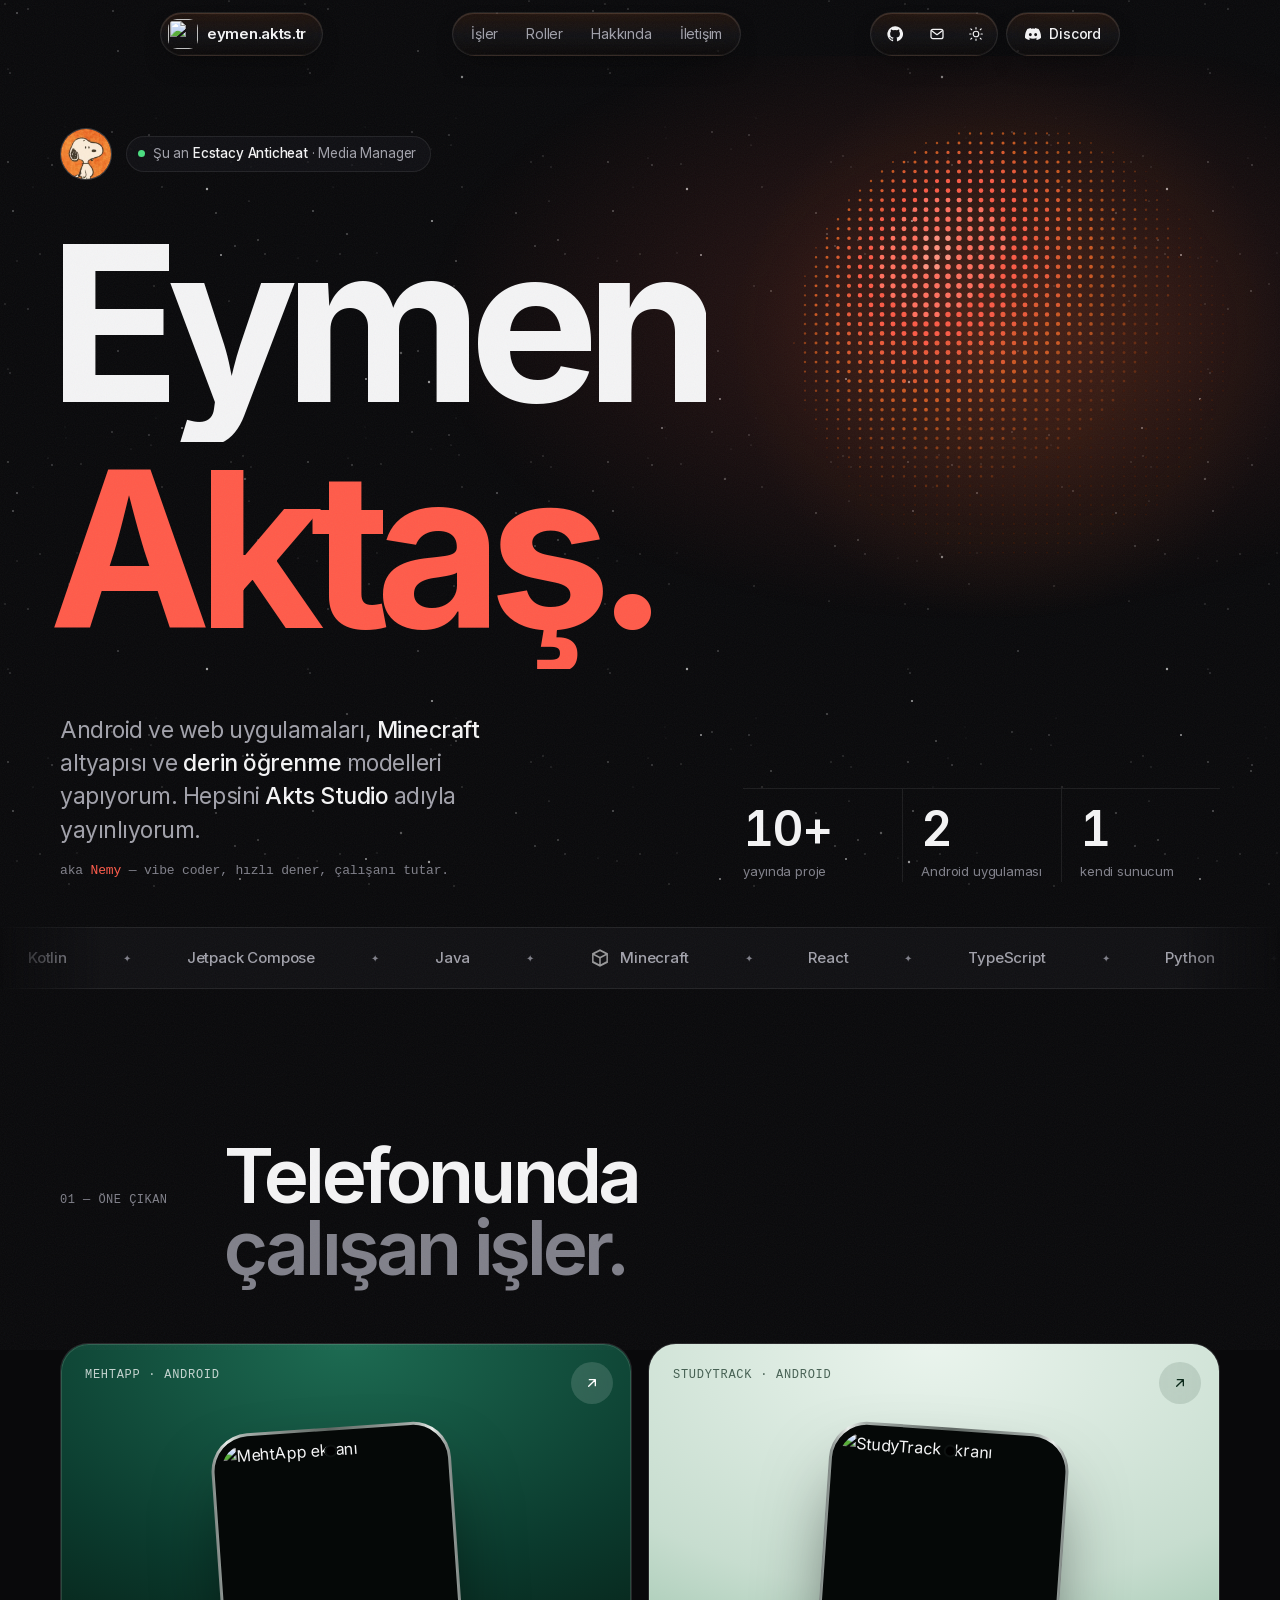
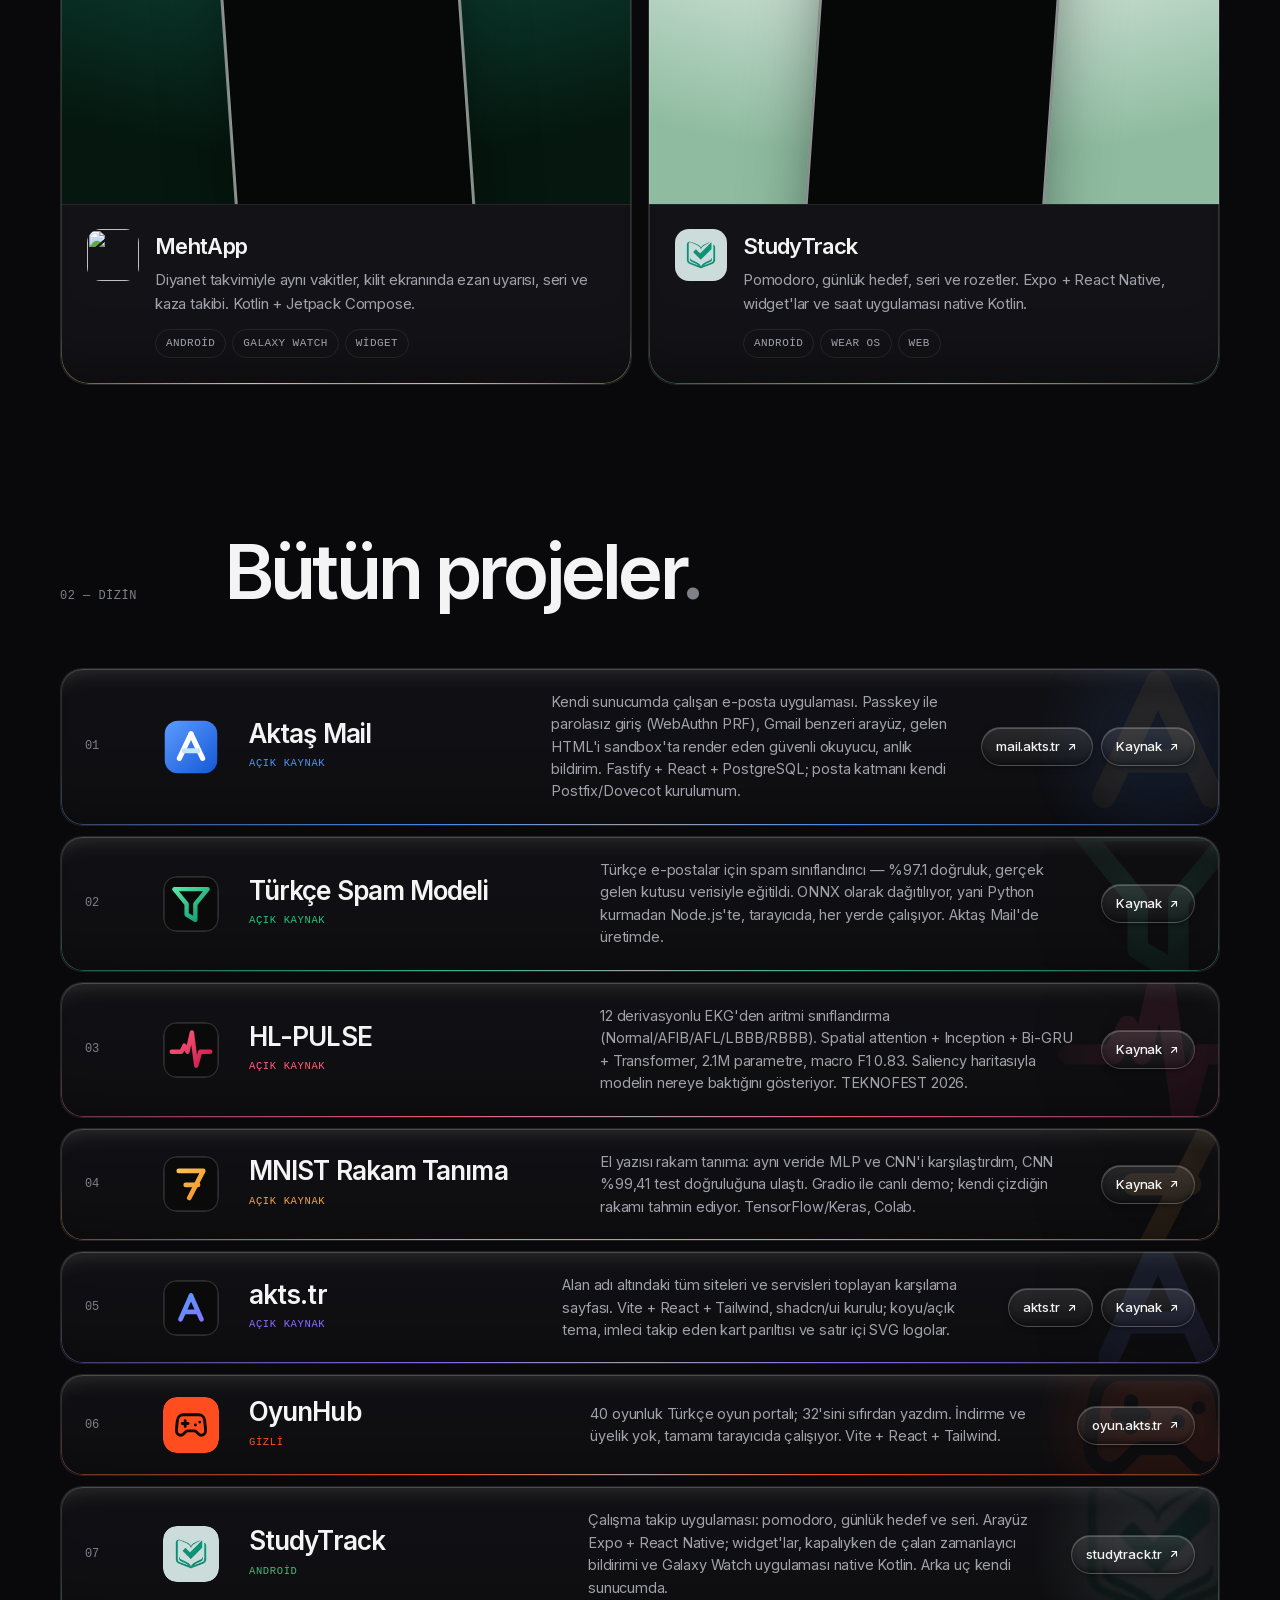
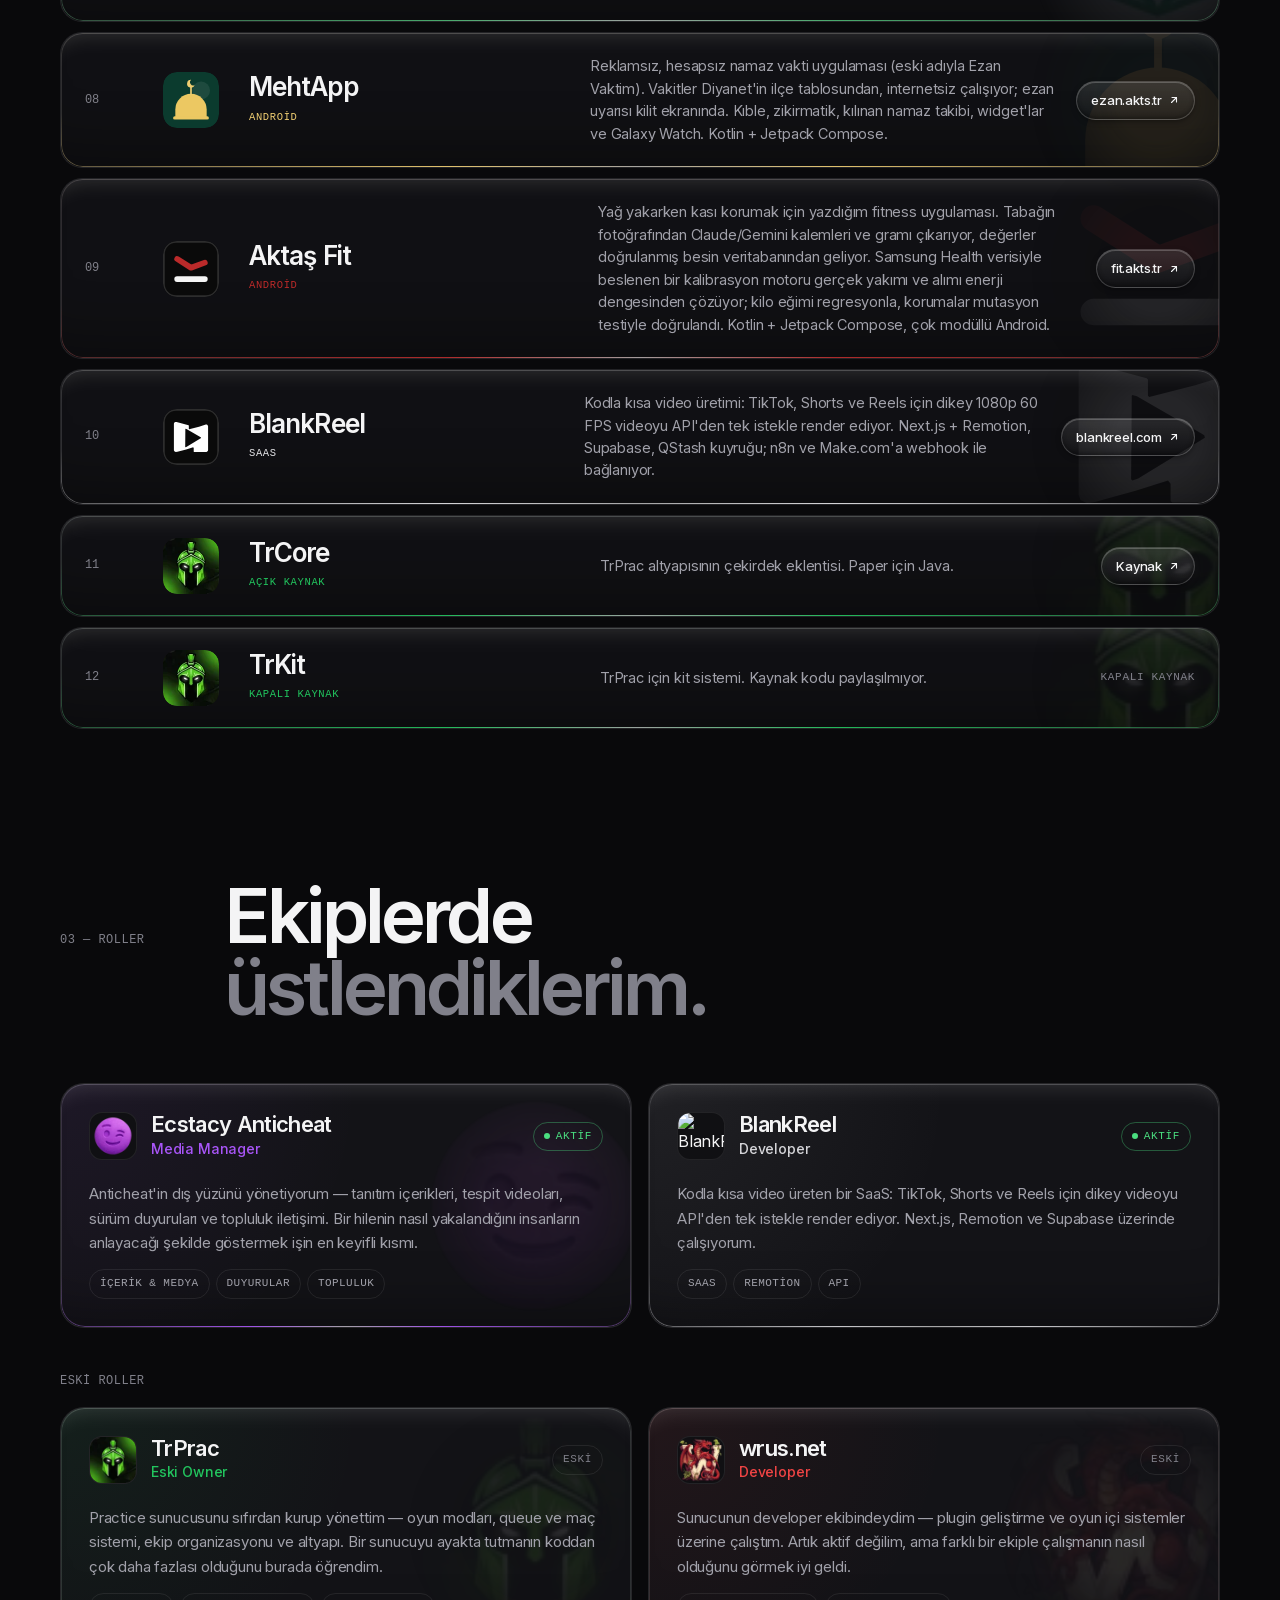
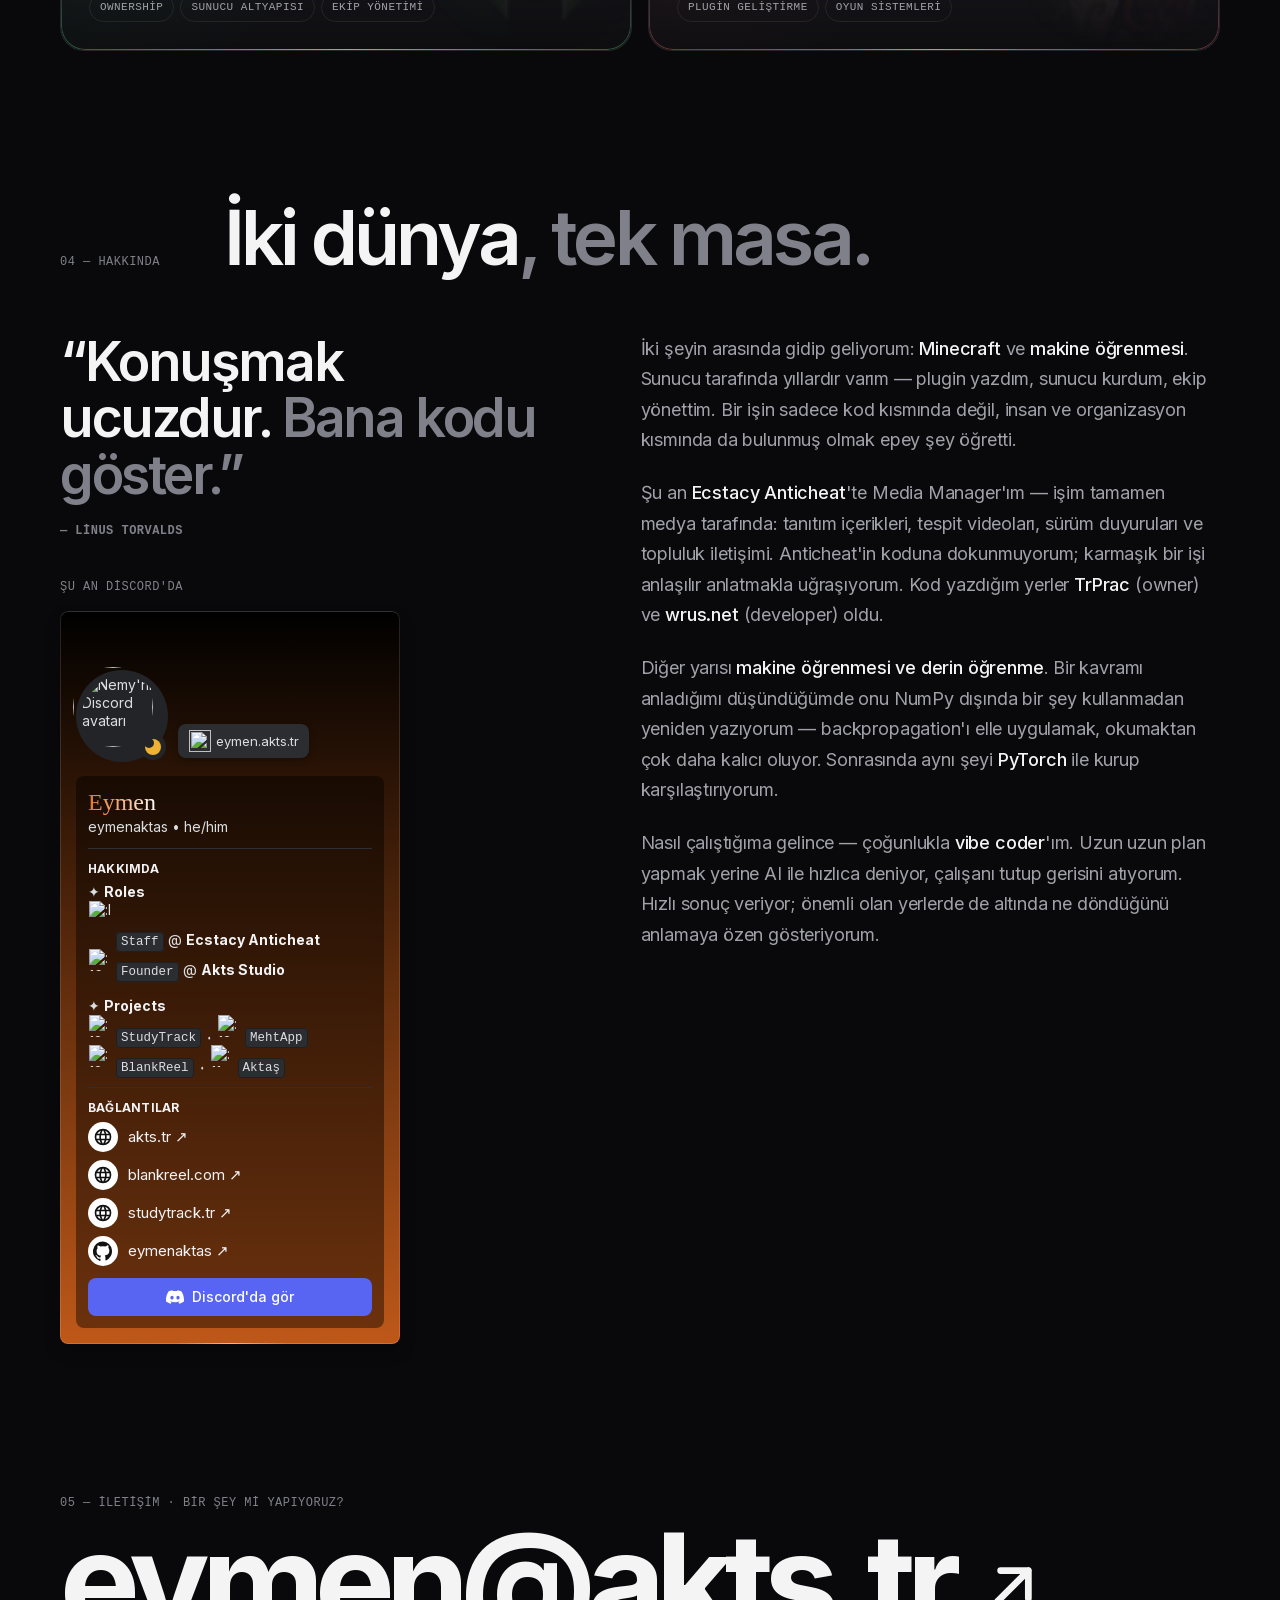
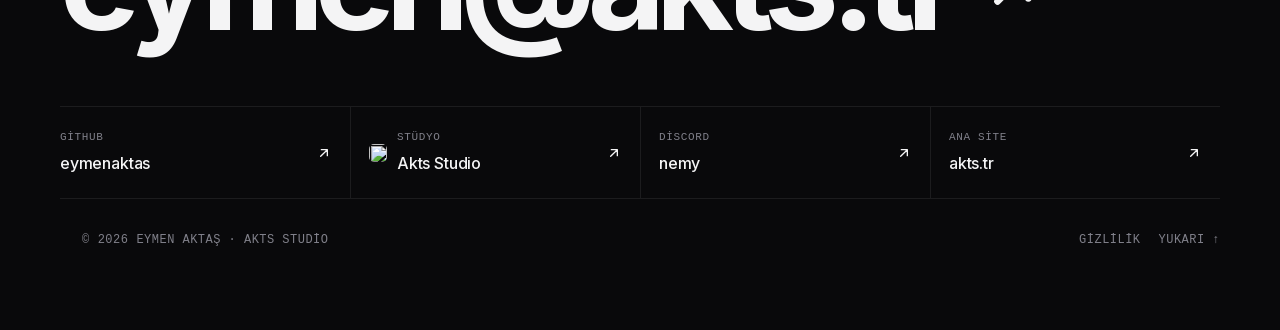
==== index.html @ 3f63ecbe "Replace navbar height animation with transform and add sliding glass indicator" ====
<!DOCTYPE html>
<html lang="tr" data-theme="dark">
<head>
<meta charset="UTF-8" />
<meta name="viewport" content="width=device-width, initial-scale=1.0" />
<title>Eymen Aktaş (aka Nemy) · Android ve web geliştirici, Akts Studio</title>
<meta name="description" content="Eymen Aktaş, aka Nemy — Minecraft geliştiricisi, makine öğrenmesi ve derin öğrenme. Ecstacy Anticheat'te Media Manager; TrPrac eski owner, wrus.net eski developer." />
<link rel="canonical" href="https://eymen.akts.tr/" />
<meta property="og:type" content="website" />
<meta property="og:url" content="https://eymen.akts.tr/" />
<meta property="og:title" content="Eymen Aktaş (aka Nemy) · Android ve web geliştirici" />
<meta property="og:description" content="aka Nemy · Minecraft geliştiricisi · ML & Deep Learning. Ecstacy Anticheat — Media Manager. TrPrac ve wrus.net — eski roller." />
<meta property="og:site_name" content="akts.tr" />
<meta property="og:locale" content="tr_TR" />
<meta property="og:image" content="https://eymen.akts.tr/og/eymen-akts-2026.png" />
<meta property="og:image:width" content="1200" />
<meta property="og:image:height" content="630" />
<meta property="og:image:alt" content="Eymen Aktaş · aka Nemy · Akts Studio" />
<meta property="og:image:type" content="image/png" />
<meta name="twitter:card" content="summary_large_image" />
<meta name="twitter:title" content="Eymen Aktaş · aka Nemy" />
<meta name="twitter:image" content="https://eymen.akts.tr/og/eymen-akts-2026.png" />
<link rel="preload" as="font" type="font/woff2" href="/assets/fonts/inter-v20-UcC73FwrK3iLTeHuS_nVMrMxCp50SjIa1ZL7W0Q5nw.woff2" crossorigin />
<link href="/assets/fonts/inter.css?v=2" rel="stylesheet" />
<link rel="icon" href="assets/favicon.svg" type="image/svg+xml" />
<link rel="apple-touch-icon" href="assets/apple-touch-icon.png" />
<!-- Discord bağlantı önizlemesinin yan şeridi bu rengi kullanır. -->
<meta name="theme-color" content="#8b6cff" />
<style>
/* ═══════════ TOKENLAR ═══════════ */
:root{
  --bg:#09090b;
  --bg-2:#101013;
  --surface:#131317;
  --fg:#f4f4f5;
  --muted:#a1a1aa;
  --dim:#80808a;
  --line:rgba(255,255,255,.08);
  --line-hi:rgba(255,255,255,.18);
  --accent:#ff5b4a;          /* Akts Studio kırmızısının koyu zemine açılmış tonu */
  --accent-2:#ff8a5c;
  --live:#4ade80;
  --dot:255,255,255;
  --font:"Inter",-apple-system,BlinkMacSystemFont,"Segoe UI",Roboto,sans-serif;
  --mono:ui-monospace,"SF Mono",SFMono-Regular,Menlo,Consolas,monospace;
  --w:1240px;
  --ease:cubic-bezier(.22,1,.36,1);
  --spring:cubic-bezier(.34,1.4,.44,1);
}
[data-theme="light"]{
  --bg:#f6f5f2;
  --bg-2:#efede8;
  --surface:#ffffff;
  --fg:#111113;
  --muted:#55555c;
  --dim:#6b6b73;
  --line:rgba(0,0,0,.09);
  --line-hi:rgba(0,0,0,.2);
  --accent:#c8281c;
  --accent-2:#d9541f;
  --live:#15803d;
  --dot:0,0,0;
}

*,*::before,*::after{box-sizing:border-box;margin:0;padding:0}
html{-webkit-text-size-adjust:100%;scroll-behavior:smooth;scrollbar-color:var(--line-hi) transparent;scrollbar-width:thin}
body{
  background:var(--bg);color:var(--fg);font-family:var(--font);
  font-size:16px;line-height:1.6;letter-spacing:-.011em;
  -webkit-font-smoothing:antialiased;-moz-osx-font-smoothing:grayscale;
  overflow-x:hidden;
}
a{color:inherit;text-decoration:none}
button{font:inherit;color:inherit;background:none;border:0;cursor:pointer}
img{display:block;max-width:100%}
::selection{background:var(--accent);color:#fff}
:focus-visible{outline:2px solid var(--accent);outline-offset:3px;border-radius:8px}
.wrap{max-width:var(--w);margin:0 auto;padding:0 clamp(16px,4vw,40px);position:relative;z-index:1}
.mono{font-family:var(--mono);font-size:12px;letter-spacing:.04em;text-transform:uppercase;color:var(--dim)}

/* film greni — düz zemine doku */
.grain{position:fixed;inset:-50%;z-index:100;pointer-events:none;opacity:.05;
  background-image:url("data:image/svg+xml,%3Csvg xmlns='http://www.w3.org/2000/svg' width='160' height='160'%3E%3Cfilter id='n'%3E%3CfeTurbulence type='fractalNoise' baseFrequency='.9' numOctaves='2' stitchTiles='stitch'/%3E%3C/filter%3E%3Crect width='100%25' height='100%25' filter='url(%23n)'/%3E%3C/svg%3E");}
[data-theme="light"] .grain{opacity:.07}

/* ═══════════ ÜST ÇUBUK ═══════════ */
.bar{position:sticky;top:0;z-index:50;padding:12px 12px 0;pointer-events:none}
.bar-row{max-width:min(960px,100%);margin:0 auto;display:flex;align-items:center;justify-content:space-between;gap:10px}
/* ayrı liquid glass haplar: koyu, sıcak tonlu, düşük opaklıklı beyaz */
.gl{pointer-events:auto;position:relative;isolation:isolate;display:flex;align-items:center;height:44px;border-radius:999px;
  background:linear-gradient(180deg,rgba(190,88,25,.13),rgba(255,255,255,.035) 55%,rgba(14,9,6,.5));
  -webkit-backdrop-filter:blur(18px) saturate(160%);backdrop-filter:blur(18px) saturate(160%);
  border:1px solid rgba(255,255,255,.09);
  box-shadow:inset 0 1px 0 rgba(255,214,180,.14),inset 0 -1px 0 rgba(255,255,255,.03),0 12px 28px -14px rgba(0,0,0,.7),0 2px 6px -2px rgba(0,0,0,.3);
  }
.gl::before{content:"";position:absolute;inset:0;z-index:-1;border-radius:inherit;pointer-events:none;
  background:radial-gradient(120% 90% at 50% -40%,rgba(255,170,110,.16),transparent 60%)}
[data-theme="light"] .gl{background:linear-gradient(180deg,rgba(255,255,255,.62),rgba(255,248,240,.4));border-color:rgba(0,0,0,.08);
  box-shadow:inset 0 1px 0 rgba(255,255,255,.8),0 10px 26px -14px rgba(60,30,10,.35)}
[data-theme="light"] .gl::before{background:radial-gradient(120% 90% at 50% -40%,rgba(190,88,25,.1),transparent 60%)}
.bar-row{transform-origin:50% 0;transition:transform .45s var(--ease);will-change:transform}
.bar.stuck .bar-row{transform:translate3d(0,-2px,0) scale(.965,.94)}
@media(prefers-reduced-transparency:reduce){.gl{background:var(--surface);backdrop-filter:none;-webkit-backdrop-filter:none}}
.mark{gap:9px;padding:0 16px 0 7px;font-weight:600;letter-spacing:-.02em;font-size:15px;white-space:nowrap}
.mark img{width:30px;height:30px;border-radius:9px;flex:none}
.nav{gap:2px;padding:0 5px;position:relative}
.nav-ind{position:absolute;left:0;top:5px;bottom:5px;width:100px;transform-origin:0 50%;border-radius:999px;pointer-events:none;opacity:0;
  background:linear-gradient(180deg,rgba(255,214,180,.2),rgba(255,255,255,.07));
  box-shadow:inset 0 1px 0 rgba(255,230,205,.32),inset 0 -1px 0 rgba(255,255,255,.05),0 0 0 1px rgba(255,255,255,.1),0 4px 12px -4px rgba(0,0,0,.5);
  transition:transform .5s cubic-bezier(.3,1.25,.5,1),opacity .3s}
[data-theme="light"] .nav-ind{background:linear-gradient(180deg,rgba(255,255,255,.95),rgba(241,235,228,.9));box-shadow:inset 0 1px 0 #fff,0 0 0 1px rgba(60,30,10,.12),0 6px 14px -6px rgba(60,30,10,.35)}
.nav a{position:relative;z-index:1}
.nav a[data-on]{color:var(--fg)}
@media(prefers-reduced-motion:reduce){.bar-row,.nav-ind{transition:none!important}}
.nav a{padding:6px 13px;border-radius:999px;font-size:14px;color:var(--muted);transition:color .25s,background .25s;white-space:nowrap}
.nav a:hover{color:var(--fg)}
.tools{gap:2px;padding:0 4px}
.tools .pill,.tools .theme-btn{height:34px;min-width:34px;border:0;background:none;box-shadow:none;border-radius:999px}
.tools .pill:hover,.tools .theme-btn:hover{background:rgba(255,255,255,.1);transform:none;color:var(--fg)}
[data-theme="light"] .tools .pill:hover,[data-theme="light"] .tools .theme-btn:hover{background:rgba(0,0,0,.07)}
.theme-btn{width:34px;height:34px;display:grid;place-items:center;border-radius:50%}
.theme-btn svg{width:16px;height:16px;stroke:var(--fg);fill:none;stroke-width:1.7;stroke-linecap:round}
.dcb{gap:8px;padding:0 18px;font-size:14px;font-weight:500;color:var(--fg);white-space:nowrap;transition:background .25s,border-color .25s,color .25s}
.dcb svg{width:16px;height:16px;flex:none}
.dcb:hover{background:linear-gradient(180deg,#5865f2,#4752c4);border-color:rgba(255,255,255,.25);color:#fff}
.acts{display:flex;align-items:center;gap:10px}
@media(max-width:760px){.nav{display:none}.bar{padding:8px 8px 0}.bar-row{gap:8px}.mark{font-size:14px}}
@media(max-width:560px){.dcb{padding:0;width:44px;justify-content:center}.dcb span{display:none}}
@media(max-width:400px){.mark span{display:none}.mark{padding:0 7px}.acts{gap:6px}}

/* ═══════════ HERO ═══════════ */
.hero{position:relative;min-height:calc(100svh - 60px);display:flex;flex-direction:column;justify-content:flex-end;padding:clamp(48px,8vh,96px) 0 clamp(32px,5vh,56px);overflow:hidden}
.hero::after{content:"";position:absolute;inset:0;z-index:0;pointer-events:none;
  background:radial-gradient(60% 50% at 75% 30%,color-mix(in srgb,var(--accent) 16%,transparent),transparent 70%)}
.hero .wrap{width:100%}
.hero-top{display:flex;align-items:center;gap:14px;margin-bottom:clamp(24px,4vh,40px)}
.avatar{width:52px;height:52px;border-radius:50%;overflow:hidden;border:1px solid var(--line-hi);flex:none;display:grid;place-items:center;font-weight:600;background:var(--surface)}
.avatar img{width:100%;height:100%;object-fit:cover}
.status{display:inline-block;line-height:1.45;padding:7px 14px 7px 11px;border-radius:999px;border:1px solid var(--line);background:color-mix(in srgb,var(--surface) 70%,transparent);font-size:13.5px;color:var(--muted)}
.status b{color:var(--fg);font-weight:500}
.status i{display:inline-block;margin-right:8px;vertical-align:1px;width:7px;height:7px;border-radius:50%;background:var(--live)}
.name{
  font-size:clamp(76px,17vw,232px);font-weight:700;letter-spacing:-.065em;line-height:.98;
  margin-left:-.05em;
}
.name span{display:inline-block}
.name .ch{display:inline-block;transform:translateY(105%);transition:transform 1s var(--ease)}
.name .clip{display:inline-block;overflow:hidden;padding-bottom:.06em;vertical-align:bottom}
.ready .name .ch{transform:none}
.name em{font-style:normal;color:var(--accent)}
.hero-grid{display:grid;grid-template-columns:1.3fr 1fr;gap:clamp(24px,5vw,80px);align-items:end;margin-top:clamp(28px,5vh,48px)}
.lede{font-size:clamp(18px,2vw,23px);line-height:1.45;letter-spacing:-.02em;color:var(--muted);max-width:30ch}
.lede b{color:var(--fg);font-weight:500}
.aka{font-family:var(--mono);font-size:13px;color:var(--dim);margin-top:14px}
.aka b{color:var(--accent);font-weight:500}
.stats{display:grid;grid-template-columns:repeat(3,1fr);border-top:1px solid var(--line)}
.stats div{padding:16px 0 0}
.stats div+div{padding-left:18px;border-left:1px solid var(--line)}
.stats b{display:block;font-size:clamp(32px,4vw,48px);font-weight:600;letter-spacing:-.05em;line-height:1;font-variant-numeric:tabular-nums}
.stats span{display:block;margin-top:8px;font-size:13px;color:var(--dim)}
@media(max-width:760px){.hero-grid{grid-template-columns:1fr}}

.fade{opacity:0;transform:translateY(16px);transition:opacity .9s var(--ease),transform .9s var(--ease)}
.ready .fade,.fade.in{opacity:1;transform:none}

/* ═══════════ KAYAN ŞERİT ═══════════ */
.marquee{border-block:1px solid var(--line);overflow:hidden;padding:18px 0;background:var(--bg-2);
  -webkit-mask:linear-gradient(90deg,transparent,#000 8%,#000 92%,transparent);mask:linear-gradient(90deg,transparent,#000 8%,#000 92%,transparent)}
.track{display:flex;width:max-content;animation:slide 48s linear infinite}
.marquee:hover .track{animation-play-state:paused}
@keyframes slide{to{transform:translateX(-50%)}}
.tk{display:flex;align-items:center;gap:10px;padding:0 28px;font-size:15px;font-weight:500;color:var(--muted);white-space:nowrap;transition:color .25s}
.tk img,.tk svg{width:20px;height:20px;filter:grayscale(1) brightness(0) invert(1);opacity:.6;transition:filter .25s,opacity .25s}
.tk svg{filter:none;color:var(--fg)}
[data-theme="light"] .tk img{filter:grayscale(1) brightness(0)}
.tk:hover{color:var(--brand,var(--fg))}
.tk:hover img{filter:none;opacity:1}
.tk:hover svg{color:var(--brand);opacity:1}
.tk::after{content:"✦";margin-left:46px;font-size:10px;color:var(--dim)}

/* ═══════════ BÖLÜM ═══════════ */
section{padding:clamp(80px,12vw,150px) 0 0}
.sec-head{display:grid;grid-template-columns:140px 1fr;gap:24px;align-items:baseline;margin-bottom:clamp(36px,5vw,60px)}
.sec-head h2{font-size:clamp(36px,6vw,76px);font-weight:600;letter-spacing:-.05em;line-height:.95}
.sec-head h2 span{color:var(--dim)}
@media(max-width:760px){.sec-head{grid-template-columns:1fr;gap:10px}}
.rv{opacity:0;transform:translateY(28px);transition:opacity .9s var(--ease),transform .9s var(--ease)}
.rv.in{opacity:1;transform:none}

/* ═══════════ ÖNE ÇIKANLAR ═══════════ */
.feature{display:grid;grid-template-columns:1fr 1fr;gap:16px}
@media(max-width:860px){.feature{grid-template-columns:1fr}}
.ft{position:relative;display:flex;flex-direction:column;border-radius:28px;overflow:hidden;border:1px solid var(--line);background:var(--surface);isolation:isolate;
  transition:transform .6s var(--ease),border-color .4s}
.ft:hover{transform:translateY(-6px);border-color:var(--line-hi)}
.ft-art{position:relative;height:clamp(340px,40vw,460px);overflow:hidden}
.ft-art .halo{position:absolute;inset:0;transition:transform 1.2s var(--ease)}
.ft:hover .halo{transform:scale(1.08)}
.phone{position:absolute;left:50%;bottom:-120px;width:clamp(200px,20vw,240px);transform:translateX(-50%) rotate(var(--r,0deg));
  border-radius:38px;padding:3px;background:linear-gradient(90deg,#7f8784,#e8ece9 7%,#a6aeaa 14%,#5f6763 50%,#a6aeaa 86%,#e8ece9 93%,#7f8784);
  box-shadow:0 40px 80px -24px rgba(0,0,0,.7);transition:transform .9s var(--spring)}
.ft:hover .phone{transform:translateX(-50%) translateY(-28px) rotate(0deg)}
.phone>div{position:relative;border-radius:35px;background:#050807;padding:7px}
.phone img{width:100%;border-radius:28px}
.phone i{position:absolute;left:50%;top:16px;width:9px;height:9px;margin-left:-4.5px;border-radius:50%;background:#000;box-shadow:0 0 0 2px #0d1110}
.ft-num{position:absolute;top:22px;left:24px;z-index:2;font-family:var(--mono);font-size:12px;letter-spacing:.06em;color:rgba(255,255,255,.75)}
.ft-go{position:absolute;top:18px;right:18px;z-index:2;width:42px;height:42px;border-radius:50%;display:grid;place-items:center;background:rgba(255,255,255,.14);backdrop-filter:blur(8px);color:#fff;transition:transform .5s var(--spring),background .3s}
.ft:hover .ft-go{transform:rotate(45deg);background:rgba(255,255,255,.26)}
.ft-go svg{width:16px;height:16px;stroke:currentColor;fill:none;stroke-width:2;stroke-linecap:round;stroke-linejoin:round}
.ft-body{display:flex;gap:16px;padding:24px 26px 26px;border-top:1px solid var(--line)}
.ft-body .ic{width:52px;height:52px;border-radius:14px;flex:none}
.ft-body h3{font-size:22px;font-weight:600;letter-spacing:-.03em}
.ft-body p{color:var(--muted);font-size:15px;line-height:1.55;margin-top:4px}
.chips{display:flex;flex-wrap:wrap;gap:6px;margin-top:14px}
.chips span{font-family:var(--mono);font-size:11px;letter-spacing:.04em;text-transform:uppercase;padding:5px 10px;border-radius:999px;border:1px solid var(--line);color:var(--muted)}

/* ═══════════ PROJE DİZİNİ ═══════════ */
.index{display:grid;gap:10px;counter-reset:p}
.row{position:relative;display:grid;grid-template-columns:56px 64px minmax(0,1.1fr) minmax(0,1.6fr) auto;gap:22px;align-items:center;
  padding:22px 24px;border-radius:22px;border:1px solid var(--line);background:color-mix(in srgb,var(--surface) 82%,transparent);isolation:isolate;overflow:hidden}
.row::before{content:"";position:absolute;inset:0;z-index:-1;
  background:linear-gradient(90deg,color-mix(in srgb,var(--brand,var(--fg)) 14%,transparent),transparent 70%);
  transform:scaleX(0);transform-origin:left;transition:transform .7s var(--ease)}
.row:hover::before{transform:scaleX(1)}
.row .n{font-family:var(--mono);font-size:12px;color:var(--dim);font-variant-numeric:tabular-nums}
.row .n::before{counter-increment:p;content:counter(p,decimal-leading-zero)}
.logo{width:56px;height:56px;border-radius:14px;overflow:hidden;transition:transform .6s var(--spring)}
.logo svg,.logo img{width:100%;height:100%;display:block;border-radius:14px}
.row:hover .logo{transform:scale(1.08) rotate(-4deg)}
.row h3{font-size:clamp(20px,2.2vw,26px);font-weight:600;letter-spacing:-.035em;line-height:1.1;transition:transform .6s var(--ease)}
.row:hover h3{transform:translateX(6px)}
.row .bdg{display:inline-block;margin-top:6px;font-family:var(--mono);font-size:10.5px;letter-spacing:.06em;text-transform:uppercase;color:var(--brand,var(--muted))}
[data-theme="light"] .row .bdg{color:var(--muted)}
.row p{color:var(--muted);font-size:14.5px;line-height:1.55}
.links{display:flex;gap:8px;justify-content:flex-end}
.links a{display:inline-flex;align-items:center;gap:6px;white-space:nowrap;font-size:13px;font-weight:500;padding:8px 14px;color:var(--fg)}
.links a svg{width:12px;height:12px;stroke:currentColor;fill:none;stroke-width:2.2;stroke-linecap:round;stroke-linejoin:round}
.links .closed{font-family:var(--mono);font-size:11px;color:var(--dim);text-transform:uppercase;letter-spacing:.06em}
@media(max-width:960px){
  .row{grid-template-columns:56px minmax(0,1fr);gap:14px 18px;padding:20px}
  .row .n{display:none}
  .row p,.links{grid-column:1/-1}
  .links{justify-content:flex-start}
}

/* ═══════════ ROLLER ═══════════ */
.roles{display:grid;grid-template-columns:repeat(2,1fr);gap:16px}
@media(max-width:860px){.roles{grid-template-columns:1fr}}
.role{--c:var(--fg);position:relative;padding:28px;border-radius:24px;border:1px solid var(--line);background:var(--surface);overflow:hidden;transition:transform .6s var(--ease),border-color .4s}
.role::before{content:"";position:absolute;inset:0;pointer-events:none;background:radial-gradient(500px circle at var(--mx,0%) var(--my,0%),color-mix(in srgb,var(--c) 14%,transparent),transparent 60%);opacity:.5;transition:opacity .4s}
.role:hover{transform:translateY(-4px);border-color:color-mix(in srgb,var(--c) 40%,var(--line))}
.role:hover::before{opacity:1}
.role-top{display:flex;align-items:center;gap:14px;margin-bottom:22px;position:relative}
.role-top img{width:48px;height:48px;border-radius:13px;border:1px solid var(--line);object-fit:cover;background:var(--bg-2)}
.role-top b.mono-l{width:48px;height:48px;border-radius:13px;display:grid;place-items:center;border:1px solid var(--line);color:var(--c);font-size:20px}
.role h3{font-size:22px;font-weight:600;letter-spacing:-.03em;line-height:1.15}
.role .t{color:var(--c);font-size:14px;font-weight:500}
[data-theme="light"] .role .t{filter:brightness(.75)}
.pill-s{margin-left:auto;font-family:var(--mono);font-size:11px;text-transform:uppercase;letter-spacing:.06em;padding:5px 10px;border-radius:999px;border:1px solid var(--line);color:var(--dim);display:inline-flex;align-items:center;gap:6px}
.pill-s.on{color:var(--live);border-color:color-mix(in srgb,var(--live) 35%,transparent)}
.pill-s.on::before{content:"";width:6px;height:6px;border-radius:50%;background:currentColor;animation:beat 2.4s infinite}
.role p{position:relative;color:var(--muted);font-size:15px;line-height:1.62}
.role .chips{position:relative}
.sub{margin:44px 0 16px}

/* ═══════════ HAKKINDA ═══════════ */
.about{display:grid;grid-template-columns:1fr 1.15fr;gap:clamp(32px,6vw,96px);align-items:start}
@media(max-width:860px){.about{grid-template-columns:1fr}}
@media(min-width:861px){.about-side{position:sticky;top:96px}}
.big-quote{font-size:clamp(30px,4.2vw,54px);font-weight:600;letter-spacing:-.045em;line-height:1.05}
.big-quote span{color:var(--dim)}
.big-quote cite{display:block;margin-top:22px;font-style:normal}
.prose p{color:var(--muted);font-size:clamp(16px,1.5vw,18px);line-height:1.7;margin-bottom:22px}
.prose b{color:var(--fg);font-weight:500}

/* ═══════════ İLETİŞİM ═══════════ */
.contact{padding-bottom:40px}
.cta{display:block;font-size:clamp(44px,10.5vw,150px);font-weight:700;letter-spacing:-.065em;line-height:.9;margin:8px 0 clamp(40px,6vw,64px);word-break:break-word}
.cta span{display:inline-block;background:linear-gradient(currentColor,currentColor) left bottom/0 4px no-repeat;transition:background-size .7s var(--ease),color .4s}
.cta:hover span{background-size:100% 4px;color:var(--accent)}
.cta svg{display:inline-block;width:.55em;height:.55em;vertical-align:.05em;stroke:currentColor;fill:none;stroke-width:2.2;stroke-linecap:round;stroke-linejoin:round;transition:transform .6s var(--spring)}
.cta:hover svg{transform:rotate(45deg);color:var(--accent)}
.socials{display:grid;grid-template-columns:repeat(4,1fr);border-top:1px solid var(--line)}
.socials a{display:flex;align-items:center;justify-content:space-between;gap:10px;padding:22px 18px 22px 0;border-bottom:1px solid var(--line);font-size:16px;font-weight:500;transition:color .25s,padding .5s var(--ease)}
.socials a+a{padding-left:18px;border-left:1px solid var(--line)}
.socials a:hover{color:var(--brand,var(--accent))}
.socials small{display:block;font-family:var(--mono);font-size:11px;color:var(--dim);text-transform:uppercase;letter-spacing:.06em;font-weight:400;margin-bottom:4px}
.socials svg.ar{width:16px;height:16px;flex:none;stroke:currentColor;fill:none;stroke-width:2;stroke-linecap:round;stroke-linejoin:round;transition:transform .5s var(--spring)}
.socials a:hover svg.ar{transform:translate(3px,-3px)}
@media(max-width:860px){.socials{grid-template-columns:1fr 1fr}.socials a:nth-child(3){padding-left:0;border-left:0}}
@media(max-width:480px){.socials{grid-template-columns:1fr}.socials a+a{padding-left:0;border-left:0}}
footer{display:flex;justify-content:space-between;gap:16px;flex-wrap:wrap;padding:32px 0 40px}
footer nav{display:flex;gap:18px}
footer a:hover{color:var(--fg)}

/* ═══════════ UZAY ZEMİNİ: iki statik yıldız katmanı ═══════════ */
.stars{position:fixed;inset:0;z-index:0;pointer-events:none}
.stars::before,.stars::after{content:"";position:absolute;inset:0;background-repeat:repeat}
.stars::before{background-image:url(assets/yildiz-uzak.svg);background-size:300px;opacity:.55}
.stars::after{background-image:url(assets/yildiz-yakin.svg);background-size:480px;opacity:.7}
[data-theme="light"] .stars{filter:invert(1);opacity:.28}
img{height:auto}

/* ═══════════ KART SAHNESİ (.fx) — rim, ark, parlama, parıltı, filigran ═══════════ */
@property --gx{syntax:"<length>";inherits:true;initial-value:50%}
.fx{--brand-rgb:255 255 255;--rim-line:#ffffff1f;position:relative;isolation:isolate}
[data-theme="light"] .fx{--rim-line:#00000014}
.fx-rim,.fx-arc{position:absolute;inset:0;border-radius:inherit;pointer-events:none;z-index:4;
  -webkit-mask:linear-gradient(#000,#000) content-box,linear-gradient(#000,#000);-webkit-mask-composite:xor;
  mask:linear-gradient(#000,#000) content-box exclude,linear-gradient(#000,#000)}
.fx-rim{padding:1px;
  background:radial-gradient(60% 96px at 50% 100%,#fff8,rgb(var(--brand-rgb)/.9) 28%,transparent),linear-gradient(var(--rim-line),var(--rim-line));
  filter:drop-shadow(0 0 5px rgb(var(--brand-rgb)/.32))}
.fx-arc{padding:2.5px;opacity:0;transition:opacity .56s var(--ease);
  background:conic-gradient(from calc(var(--angle,0deg) - 32deg),transparent 0,rgb(var(--brand-rgb)/.75) 20deg,#fff 32deg,rgb(var(--brand-rgb)/.75) 44deg,transparent 64deg)}
.fx-glare{position:absolute;inset:0;border-radius:inherit;pointer-events:none;z-index:3;opacity:0;transition:opacity .5s var(--ease);mix-blend-mode:screen;
  background:radial-gradient(420px circle at var(--gx,50%) var(--gy,50%),rgb(var(--brand-rgb)/.16),transparent 60%)}
.fx-sheen{position:absolute;inset:0;border-radius:inherit;pointer-events:none;z-index:3;mix-blend-mode:soft-light;opacity:0;
  background:linear-gradient(115deg,transparent 20%,#fff3 43%,transparent 62%) no-repeat;background-size:250% 100%;background-position:120% 0}
.fx-sheen.go{animation:sheen .95s var(--ease)}
@keyframes sheen{0%{opacity:1;background-position:120% 0}100%{opacity:1;background-position:-120% 0}}
.fx-mark{position:absolute;right:-6%;top:50%;width:min(46%,260px);aspect-ratio:1;translate:0 -50%;z-index:-1;opacity:.09;pointer-events:none;
  -webkit-mask:radial-gradient(closest-side,#000 30%,transparent);mask:radial-gradient(closest-side,#000 30%,transparent)}
.fx-mark svg,.fx-mark img{width:100%;height:100%;border-radius:22%;object-fit:cover}
.fx{box-shadow:inset 0 1px #fff1,inset 0 24px 26px -26px #fff3,inset 0 -70px 60px -60px #0006;
  transition:transform .55s var(--ease),box-shadow .55s var(--ease),border-color .4s,opacity .9s var(--ease)}
[data-theme="light"] .fx{box-shadow:inset 0 1px #fff,0 1px 2px #0000000d}
@media(hover:hover){
  .fx:hover{box-shadow:inset 0 1px #fff4,inset 0 24px 26px -26px #fff5,inset 0 -70px 60px -60px #0006,
    0 3px 4px #0008,0 30px 34px -10px #0008,0 0 30px rgb(var(--brand-rgb)/.22)}
  [data-theme="light"] .fx:hover{box-shadow:inset 0 1px #fff,0 3px 4px #0001,0 24px 34px -14px #0003,0 0 30px rgb(var(--brand-rgb)/.18)}
  .fx:hover .fx-arc,.fx:hover .fx-glare{opacity:1}
  .row.fx:hover,.role.fx:hover,.ft.fx:hover{transform:translateY(-4px)}
}
/* rim ateşleme: kart sahneye ilk girdiğinde bir kez parlar */
.fx.in>.fx-rim,.dc-wrap.in .fx-rim{animation:ignite 2s var(--ease) both}
@keyframes ignite{0%{filter:brightness(2.1) drop-shadow(0 0 18px rgb(var(--brand-rgb)/.9))}100%{filter:drop-shadow(0 0 5px rgb(var(--brand-rgb)/.32))}}

/* dağıtılma girişi */
.rv.deal{transform:translateY(96px) scale(.9) rotate(-3.2deg);transition:opacity .9s var(--ease),transform 1.05s cubic-bezier(.2,1.02,.3,1),box-shadow .55s var(--ease),border-color .4s}
.rv.deal.in{transform:none}
.rv.deal.in.settled{transition:transform .55s var(--ease),box-shadow .55s var(--ease),border-color .4s}
.sec-head.rv h2{filter:blur(3px);transform:translateY(40%);transition:filter 1s var(--ease),transform 1s var(--ease)}
.sec-head.rv.in h2{filter:none;transform:none}

/* parlak hap butonlar */
.pill,.links a{position:relative;border-radius:999px;border:1px solid var(--line-hi);
  background:linear-gradient(#ffffff1c,#ffffff06);
  box-shadow:inset 0 1px #ffffff38,inset 0 -2px 4px #0005,0 2px 6px -2px #0009;
  transition:transform .3s var(--spring),background .25s,border-color .25s,color .25s,box-shadow .3s}
[data-theme="light"] .pill,[data-theme="light"] .links a{background:linear-gradient(#fff,#f1efea);box-shadow:inset 0 1px #fff,inset 0 -2px 3px #0000000f,0 1px 3px #0000001f}
.pill:hover,.links a:hover{border-color:rgb(var(--brand-rgb,255 255 255)/.6);transform:translateY(-1px);
  box-shadow:inset 0 1px #ffffff55,inset 0 -2px 4px #0005,0 6px 16px -6px rgb(var(--brand-rgb,255 255 255)/.5)}
.pill:active,.links a:active{transform:translateY(1px) scale(.98)}
.acts{display:flex;align-items:center;gap:8px}
.pill{display:inline-flex;align-items:center;justify-content:center;gap:7px;height:36px;min-width:36px;padding:0 12px;font-size:13.5px;font-weight:500;color:var(--fg)}
.pill svg{width:16px;height:16px;flex:none}
.pill.dc{--brand-rgb:230 116 46}
.pill.dc:hover{color:#fff;background:linear-gradient(#f08a4b,#e6742e)}
@media(max-width:560px){.pill span{display:none}.pill{padding:0}}

/* ═══════════ HERO NOKTA KÜRESİ — canvas 2D (assets/dot-field.js), WebGL yok ═══════════ */
.hero-orbit{position:absolute;z-index:0;right:max(16px,calc(50% - 620px + 24px));top:clamp(24px,7vh,80px);width:min(28rem,40vw);aspect-ratio:1;pointer-events:none}
.hero-orbit::before{content:"";position:absolute;inset:-12%;border-radius:50%;background:radial-gradient(closest-side,rgba(190,88,25,.2),transparent)}
@media(max-width:760px){
  .hero-orbit{position:relative;right:auto;top:auto;align-self:center;width:min(17rem,70vw);margin:0 auto 8px}
}

/* ═══════════ DISCORD PROFİL KARTI ═══════════
   Discord'un koyu teması: kart #232428, iç gövde #111214, ayraç #2e2f34,
   metin #f2f3f5 / #dbdee1 / #b5bac1, köşe 8px, genişlik 300-340px. */
.about-side{display:grid;gap:40px;align-content:start}
.dc-card{font-family:'gg sans','Noto Sans','Helvetica Neue',Helvetica,Arial,sans-serif;--brand-rgb:230 116 46;--dc-bg:#232428;--dc-in:#111214;width:100%;max-width:340px;border-radius:8px;background:var(--dc-bg);color:#dbdee1;
  font-family:"gg sans","Noto Sans",var(--font);font-size:14px;line-height:1.286;letter-spacing:0;overflow:hidden;
  box-shadow:0 8px 16px #0000003d,inset 0 1px #fff1}
.dc-banner{height:105px;background:var(--dc-banner,#ff5b4a) center/cover no-repeat}
.dc-head{position:relative;height:60px;padding:0 16px}
.dc-av{position:absolute;left:16px;top:-46px;width:92px;height:92px;border-radius:50%;background:var(--dc-bg);padding:6px}
.dc-av img{width:80px;height:80px;border-radius:50%;object-fit:cover}
.dc-deco{position:absolute;left:-3px;top:-3px;width:98px;height:98px;pointer-events:none}
.dc-dot{position:absolute;right:2px;bottom:2px;width:26px;height:26px;border-radius:50%;background:var(--dc-bg);display:grid;place-items:center}
.dc-dot i{position:relative;width:16px;height:16px;border-radius:50%;background:#80848e;transition:background .3s}
.dc-dot i::after{content:"";position:absolute;background:var(--dc-bg);border-radius:50%}
.dc-dot[data-d="online"] i{background:#23a55a}
.dc-dot[data-d="online"] i::after{display:none}
.dc-dot[data-d="idle"] i{background:#f0b232}
.dc-dot[data-d="idle"] i::after{width:10px;height:10px;left:-1px;top:-1px}
.dc-dot[data-d="dnd"] i{background:#f23f43}
.dc-dot[data-d="dnd"] i::after{width:10px;height:4px;left:3px;top:6px;border-radius:2px}
.dc-dot[data-d="offline"] i::after{width:6px;height:6px;left:5px;top:5px}
.dc-bubble{position:absolute;left:118px;top:8px;right:16px;max-width:max-content;padding:6px 10px;border-radius:8px;background:#2b2d31;color:#dbdee1;font-size:13px;line-height:1.3;
  box-shadow:0 2px 6px #0004;overflow:hidden;text-overflow:ellipsis;white-space:nowrap}
.dc-bubble::before{content:"";position:absolute;left:-7px;top:16px;width:9px;height:9px;border-radius:50%;background:#2b2d31}
.dc-bubble[hidden]{display:none}
.dc-body{margin:0 16px 16px;padding:12px;border-radius:8px;background:var(--dc-in)}
.dc-name{font-size:24px;line-height:28px;font-weight:500;display:inline-block;font-family:'Cormorant Garamond','Garamond','Georgia',serif;background:linear-gradient(90deg,#e6742e 0%,#f6b98f 55%,#ffffff 100%);-webkit-background-clip:text;background-clip:text;color:transparent;word-break:break-word}.dc-card{background:linear-gradient(180deg,#000000 0%,#be5819 100%)!important}.dc-body{background:rgba(0,0,0,.42)!important;backdrop-filter:blur(6px)}.dc-baglar{display:grid;gap:8px}.dc-bag{display:flex;align-items:center;gap:10px;color:#f2f3f5;text-decoration:none;font-size:15px}.dc-bag:hover{text-decoration:underline}.dc-bag i{width:30px;height:30px;border-radius:50%;background:#fff;display:grid;place-items:center;flex:none}.dc-bag i svg{width:20px;height:20px;fill:#111}
.dc-user{font-size:14px;line-height:18px;color:#dbdee1;margin-top:2px}
.dc-sep{height:1px;background:#2e2f34;margin:12px 0}
.dc-h{font-size:12px;line-height:16px;font-weight:700;color:#f2f3f5;text-transform:uppercase;letter-spacing:.02em;margin-bottom:6px}
.dc-bio{font-size:14px;line-height:18px;color:#dbdee1;white-space:pre-wrap;word-break:break-word}.dc-bio strong{color:#f2f3f5}.dc-code{font:12.5px/1 ui-monospace,Consolas,monospace;background:#2b2d31;border:1px solid #1e1f22;border-radius:4px;padding:2px 4px}.dc-emoji{display:inline-block;width:22px;height:22px;vertical-align:-6px;object-fit:contain;margin:0 1px}
.dc-act{display:flex;gap:10px;align-items:center}
.dc-art{position:relative;flex:none;width:60px;height:60px}
.dc-art>img,.dc-art>.dc-ph{width:60px;height:60px;border-radius:8px;object-fit:cover;display:block}
.dc-ph{display:grid!important;place-items:center;background:linear-gradient(135deg,#2b2d31,#1e1f22);color:#b5bac1}
.dc-ph svg{width:30px;height:30px}
.dc-art .dc-sm{position:absolute;right:-4px;bottom:-4px;width:22px;height:22px;border-radius:50%;border:3px solid var(--dc-in);background:var(--dc-in);object-fit:cover}
.dc-meta{min-width:0;font-size:14px;line-height:18px}
.dc-meta b{display:block;color:#f2f3f5;font-weight:600;overflow:hidden;text-overflow:ellipsis;white-space:nowrap}
.dc-meta span{display:block;color:#dbdee1;overflow:hidden;text-overflow:ellipsis;white-space:nowrap}
.dc-meta .dc-el{color:#b5bac1;font-variant-numeric:tabular-nums}
.dc-bar{height:4px;border-radius:2px;background:#4e5058;margin-top:10px;overflow:hidden}
.dc-bar i{display:block;height:100%;width:0;border-radius:inherit;background:#fff}
.dc-times{display:flex;justify-content:space-between;margin-top:4px;font-size:12px;color:#b5bac1;font-variant-numeric:tabular-nums}
.dc-btn{display:flex;align-items:center;justify-content:center;gap:8px;height:38px;margin-top:12px;border-radius:8px;background:#5865f2;color:#fff;font-size:14px;font-weight:500;
  transition:background .17s}
.dc-btn:hover{background:#e6742e}
.dc-btn svg{width:18px;height:18px}
.dc-sr{position:absolute;width:1px;height:1px;overflow:hidden;clip:rect(0 0 0 0);white-space:nowrap}
.dc-cap{margin-bottom:14px}

/* ═══════════ TEMA GEÇİŞİ ═══════════ */
::view-transition-old(root),::view-transition-new(root){animation:none;mix-blend-mode:normal}
::view-transition-old(root){z-index:1}
::view-transition-new(root){z-index:9999}

@media (prefers-reduced-motion:reduce){
  *,*::before,*::after{animation:none!important;transition-duration:.01ms!important}
  .rv,.fade{opacity:1;transform:none}
  .name .ch{transform:none}
  html{scroll-behavior:auto}
  .rv.deal,.sec-head.rv h2{transform:none;filter:none}
  .fx-sheen,.fx-arc{display:none}
}
</style>
</head>
<body>
<div class="stars" id="stars" aria-hidden="true"></div>
<div class="grain" aria-hidden="true"></div>

<!-- ═════════ ÜST ÇUBUK ═════════ -->
<svg aria-hidden="true" width="0" height="0" style="position:absolute"><defs><filter id="glass-refract" x="0%" y="0%" width="100%" height="100%" color-interpolation-filters="sRGB"><feTurbulence type="fractalNoise" baseFrequency="0.008 0.012" numOctaves="2" seed="7" result="n"/><feGaussianBlur in="n" stdDeviation="2" result="s"/><feDisplacementMap in="SourceGraphic" in2="s" scale="18" xChannelSelector="R" yChannelSelector="G"/></filter></defs></svg>
<div class="bar" id="bar">
  <div class="bar-row">
    <a class="gl mark" href="#top" aria-label="Başa dön"><img src="assets/favicon.svg" alt="" width="30" height="30">eymen.akts.tr</a>
    <nav class="gl nav" id="navList" aria-label="Bölümler"><span class="nav-ind" id="navInd" aria-hidden="true"></span>
      <a href="#is">İşler</a><a href="#roller">Roller</a><a href="#hakkinda">Hakkında</a><a href="#iletisim">İletişim</a>
    </nav>
    <div class="acts">
    <div class="gl tools">
      <a class="pill" href="https://github.com/eymenaktas" target="_blank" rel="noopener" aria-label="GitHub"><svg viewBox="0 0 24 24" fill="currentColor" aria-hidden="true"><path d="M12 .5a11.5 11.5 0 0 0-3.64 22.41c.58.1.79-.25.79-.56v-2c-3.2.7-3.88-1.37-3.88-1.37-.52-1.33-1.28-1.69-1.28-1.69-1.05-.71.08-.7.08-.7 1.16.08 1.77 1.19 1.77 1.19 1.03 1.77 2.7 1.26 3.36.96.1-.75.4-1.26.73-1.55-2.56-.29-5.24-1.28-5.24-5.69 0-1.26.45-2.29 1.19-3.1-.12-.29-.52-1.46.11-3.05 0 0 .97-.31 3.17 1.18a11 11 0 0 1 5.77 0c2.2-1.49 3.17-1.18 3.17-1.18.63 1.59.23 2.76.11 3.05.74.81 1.19 1.84 1.19 3.1 0 4.42-2.69 5.39-5.25 5.68.41.36.78 1.06.78 2.14v3.17c0 .31.21.67.8.56A11.5 11.5 0 0 0 12 .5Z"/></svg></a>
      <a class="pill" href="mailto:eymen@akts.tr" aria-label="E-posta gönder"><svg viewBox="0 0 24 24" fill="none" stroke="currentColor" stroke-width="1.9" stroke-linecap="round" stroke-linejoin="round" aria-hidden="true"><rect x="3" y="5" width="18" height="14" rx="3"/><path d="m4 7 8 6 8-6"/></svg></a>
      <button class="theme-btn" id="themeBtn" aria-label="Temayı değiştir">
      <svg viewBox="0 0 24 24" id="themeIcon"><circle cx="12" cy="12" r="4.2"/><path d="M12 2.5v2M12 19.5v2M4.2 4.2l1.4 1.4M18.4 18.4l1.4 1.4M2.5 12h2M19.5 12h2M4.2 19.8l1.4-1.4M18.4 5.6l1.4-1.4"/></svg>
    </button>
        </div>
      <a class="gl dcb" id="dcNav" href="https://discord.com/users/1507392064206278919" target="_blank" rel="noopener" aria-label="Discord"><svg viewBox="0 0 24 24" fill="currentColor" aria-hidden="true"><path d="M20.32 4.37A19.8 19.8 0 0 0 15.39 2.84a.07.07 0 0 0-.08.04c-.21.38-.45.87-.61 1.25a18.3 18.3 0 0 0-5.49 0 12.6 12.6 0 0 0-.62-1.25.08.08 0 0 0-.08-.04 19.7 19.7 0 0 0-4.93 1.53.07.07 0 0 0-.03.03C.53 9.05-.32 13.58.1 18.06a.08.08 0 0 0 .03.06 19.9 19.9 0 0 0 6 3.03.08.08 0 0 0 .08-.03c.46-.63.87-1.3 1.23-1.99a.08.08 0 0 0-.04-.11 13.1 13.1 0 0 1-1.87-.89.08.08 0 0 1-.01-.13l.37-.29a.07.07 0 0 1 .08-.01c3.93 1.79 8.18 1.79 12.06 0a.07.07 0 0 1 .08.01l.37.29a.08.08 0 0 1 0 .13c-.6.35-1.22.64-1.87.89a.08.08 0 0 0-.04.11c.36.7.78 1.36 1.23 1.99a.08.08 0 0 0 .08.03 19.8 19.8 0 0 0 6-3.03.08.08 0 0 0 .03-.06c.5-5.18-.84-9.67-3.55-13.66a.06.06 0 0 0-.03-.03ZM8.02 15.33c-1.18 0-2.16-1.08-2.16-2.42 0-1.33.96-2.42 2.16-2.42 1.21 0 2.18 1.1 2.16 2.42 0 1.34-.96 2.42-2.16 2.42Zm7.97 0c-1.18 0-2.15-1.08-2.15-2.42 0-1.33.95-2.42 2.15-2.42 1.21 0 2.18 1.1 2.16 2.42 0 1.34-.95 2.42-2.16 2.42Z"/></svg><span>Discord</span></a>
    </div>
  </div>
</div>

<!-- ═════════ HERO ═════════ -->
<header class="hero" id="top">
  <div class="hero-orbit" aria-hidden="true" data-dotfield></div>
  <div class="wrap" style="position:relative;z-index:1">
    <div class="hero-top fade" style="transition-delay:.1s">
      <div class="avatar"><img src="assets/profile.webp?v=3" width="52" height="52" fetchpriority="high" decoding="async" alt="Eymen'in profil fotoğrafı" onerror="this.replaceWith(document.createTextNode('E'))" /></div>
      <span class="status"><i></i>Şu an <b>Ecstacy Anticheat</b> · Media Manager</span>
    </div>
    <h1 class="name" aria-label="Eymen Aktaş"><span class="clip" aria-hidden="true" data-split>Eymen</span><br><span class="clip" aria-hidden="true"><em data-split>Aktaş.</em></span></h1>
    <div class="hero-grid">
      <div class="fade" style="transition-delay:.55s">
        <p class="lede">Android ve web uygulamaları, <b>Minecraft</b> altyapısı ve <b>derin öğrenme</b> modelleri yapıyorum. Hepsini <b>Akts Studio</b> adıyla yayınlıyorum.</p>
        <p class="aka">aka <b>Nemy</b> — vibe coder, hızlı dener, çalışanı tutar.</p>
      </div>
      <dl class="stats fade" style="transition-delay:.7s">
        <div><b data-count="10">0</b><span>yayında proje</span></div>
        <div><b data-count="2">0</b><span>Android uygulaması</span></div>
        <div><b data-count="1">0</b><span>kendi sunucum</span></div>
      </dl>
    </div>
  </div>
</header>

<!-- ═════════ TEKNOLOJİ ŞERİDİ ═════════ -->
<div class="marquee" aria-label="Kullandığım teknolojiler"><div class="track" id="track"></div></div>

<main class="wrap">

<!-- ═════════ ÖNE ÇIKANLAR ═════════ -->
<section id="is">
  <div class="sec-head rv"><span class="mono">01 — Öne çıkan</span><h2>Telefonunda<br><span>çalışan işler.</span></h2></div>
  <div class="feature">
    <a class="ft rv deal" style="--brand:#f0ce72" href="https://ezan.akts.tr" target="_blank" rel="noopener">
      <div class="ft-art">
        <div class="halo" style="background:radial-gradient(120% 90% at 50% 0%,#1d6b52,#0b3b2e 55%,#05170f)"></div>
        <span class="ft-num">MEHTAPP · ANDROID</span>
        <span class="ft-go"><svg viewBox="0 0 24 24"><path d="M7 17 17 7M17 7H8M17 7v9"/></svg></span>
        <div class="phone" style="--r:-4deg"><div><img src="https://akts.tr/shots/mehtapp.webp?v=3" alt="MehtApp ekranı" width="234" height="507" loading="lazy" decoding="async" /><i></i></div></div>
      </div>
      <div class="ft-body">
        <img class="ic" src="https://ezan.akts.tr/img/icon-180.png" width="52" height="52" loading="lazy" alt="" />
        <div>
          <h3>MehtApp</h3>
          <p>Diyanet takvimiyle aynı vakitler, kilit ekranında ezan uyarısı, seri ve kaza takibi. Kotlin + Jetpack Compose.</p>
          <div class="chips"><span>Android</span><span>Galaxy Watch</span><span>Widget</span></div>
        </div>
      </div>
    </a>
    <a class="ft rv deal" style="--brand:#4cb572" href="https://studytrack.tr" target="_blank" rel="noopener">
      <div class="ft-art">
        <div class="halo" style="background:radial-gradient(120% 90% at 50% 0%,#eaf4ed,#c7ddcf 60%,#8fbca1)"></div>
        <span class="ft-num" style="color:rgba(10,40,25,.7)">STUDYTRACK · ANDROID</span>
        <span class="ft-go" style="background:rgba(10,40,25,.12);color:#0a2819"><svg viewBox="0 0 24 24"><path d="M7 17 17 7M17 7H8M17 7v9"/></svg></span>
        <div class="phone" style="--r:4deg"><div><img src="https://akts.tr/shots/studytrack.webp?v=3" alt="StudyTrack ekranı" width="234" height="507" loading="lazy" decoding="async" /><i></i></div></div>
      </div>
      <div class="ft-body">
        <img class="ic" src="assets/studytrack.webp?v=3" width="52" height="52" loading="lazy" alt="" />
        <div>
          <h3>StudyTrack</h3>
          <p>Pomodoro, günlük hedef, seri ve rozetler. Expo + React Native, widget'lar ve saat uygulaması native Kotlin.</p>
          <div class="chips"><span>Android</span><span>Wear OS</span><span>Web</span></div>
        </div>
      </div>
    </a>
  </div>
</section>

<!-- ═════════ PROJE DİZİNİ ═════════ -->
<section>
  <div class="sec-head rv"><span class="mono">02 — Dizin</span><h2>Bütün projeler<span>.</span></h2></div>
  <div class="index" id="index"></div>
</section>

<!-- ═════════ ROLLER ═════════ -->
<section id="roller">
  <div class="sec-head rv"><span class="mono">03 — Roller</span><h2>Ekiplerde<br><span>üstlendiklerim.</span></h2></div>
  <div class="roles">
    <article class="role rv deal" style="--brand:var(--c);--c:#a855f7">
      <div class="role-top"><img src="assets/ecstacy.webp" width="48" height="48" loading="lazy" alt="Ecstacy Anticheat logosu" /><div><h3>Ecstacy Anticheat</h3><div class="t">Media Manager</div></div><span class="pill-s on">Aktif</span></div>
      <p>Anticheat'in dış yüzünü yönetiyorum — tanıtım içerikleri, tespit videoları, sürüm duyuruları ve topluluk iletişimi. Bir hilenin nasıl yakalandığını insanların anlayacağı şekilde göstermek işin en keyifli kısmı.</p>
      <div class="chips"><span>İçerik &amp; Medya</span><span>Duyurular</span><span>Topluluk</span></div>
    </article>
    <article class="role rv deal" style="--brand:var(--c);--c:#d4d4d8">
      <div class="role-top"><img src="assets/blankreel.svg" width="48" height="48" loading="lazy" alt="BlankReel logosu" /><div><h3>BlankReel</h3><div class="t">Developer</div></div><span class="pill-s on">Aktif</span></div>
      <p>Kodla kısa video üreten bir SaaS: TikTok, Shorts ve Reels için dikey videoyu API'den tek istekle render ediyor. Next.js, Remotion ve Supabase üzerinde çalışıyorum.</p>
      <div class="chips"><span>SaaS</span><span>Remotion</span><span>API</span></div>
    </article>
  </div>
  <p class="mono sub rv">Eski roller</p>
  <div class="roles">
    <article class="role rv deal" style="--brand:var(--c);--c:#22c55e">
      <div class="role-top"><img src="assets/trprac.webp" width="48" height="48" loading="lazy" alt="TrPrac logosu" /><div><h3>TrPrac</h3><div class="t">Eski Owner</div></div><span class="pill-s">Eski</span></div>
      <p>Practice sunucusunu sıfırdan kurup yönettim — oyun modları, queue ve maç sistemi, ekip organizasyonu ve altyapı. Bir sunucuyu ayakta tutmanın koddan çok daha fazlası olduğunu burada öğrendim.</p>
      <div class="chips"><span>Ownership</span><span>Sunucu Altyapısı</span><span>Ekip Yönetimi</span></div>
    </article>
    <article class="role rv deal" style="--brand:var(--c);--c:#ef4444">
      <div class="role-top"><img src="assets/wrus.webp" width="48" height="48" loading="lazy" alt="wrus.net logosu" onerror="this.replaceWith(Object.assign(document.createElement('b'),{className:'mono-l',textContent:'W'}))" /><div><h3>wrus.net</h3><div class="t">Developer</div></div><span class="pill-s">Eski</span></div>
      <p>Sunucunun developer ekibindeydim — plugin geliştirme ve oyun içi sistemler üzerine çalıştım. Artık aktif değilim, ama farklı bir ekiple çalışmanın nasıl olduğunu görmek iyi geldi.</p>
      <div class="chips"><span>Plugin Geliştirme</span><span>Oyun Sistemleri</span></div>
    </article>
  </div>
</section>

<!-- ═════════ HAKKINDA ═════════ -->
<section id="hakkinda">
  <div class="sec-head rv"><span class="mono">04 — Hakkında</span><h2>İki dünya<span>, tek masa.</span></h2></div>
  <div class="about">
    <div class="about-side">
    <blockquote class="big-quote rv">“Konuşmak ucuzdur. <span>Bana kodu göster.”</span><cite class="mono">— Linus Torvalds</cite></blockquote>
    <div class="rv deal dc-wrap">
      <p class="mono dc-cap">Şu an Discord'da</p>
      <article class="dc-card fx" id="dcCard" aria-label="Discord profili">
        <div class="dc-banner" id="dcBanner"></div>
        <div class="dc-head">
          <div class="dc-av"><img id="dcAv" src="assets/profile.webp?v=3" width="80" height="80" loading="lazy" decoding="async" alt="Nemy'nin Discord avatarı"><img class="dc-deco" id="dcDeco" alt="" hidden><span class="dc-dot" id="dcDot" data-d="offline"><i></i></span></div>
          <div class="dc-bubble" id="dcBubble" hidden></div>
        </div>
        <div class="dc-body">
          <div class="dc-name" id="dcName">Nemy</div>
          <div class="dc-user" id="dcUser">nemy</div>
          <span class="dc-sr" id="dcLive" aria-live="polite"></span>
          <div id="dcRest"></div>
          <a class="dc-btn" id="dcBtn" href="https://discord.com/users/1507392064206278919" target="_blank" rel="noopener"><svg viewBox="0 0 24 24" fill="currentColor" aria-hidden="true"><path d="M20.32 4.37A19.8 19.8 0 0 0 15.39 2.84a.07.07 0 0 0-.08.04c-.21.38-.45.87-.61 1.25a18.3 18.3 0 0 0-5.49 0 12.6 12.6 0 0 0-.62-1.25.08.08 0 0 0-.08-.04 19.7 19.7 0 0 0-4.93 1.53.07.07 0 0 0-.03.03C.53 9.05-.32 13.58.1 18.06a.08.08 0 0 0 .03.06 19.9 19.9 0 0 0 6 3.03.08.08 0 0 0 .08-.03c.46-.63.87-1.3 1.23-1.99a.08.08 0 0 0-.04-.11 13.1 13.1 0 0 1-1.87-.89.08.08 0 0 1-.01-.13l.37-.29a.07.07 0 0 1 .08-.01c3.93 1.79 8.18 1.79 12.06 0a.07.07 0 0 1 .08.01l.37.29a.08.08 0 0 1 0 .13c-.6.35-1.22.64-1.87.89a.08.08 0 0 0-.04.11c.36.7.78 1.36 1.23 1.99a.08.08 0 0 0 .08.03 19.8 19.8 0 0 0 6-3.03.08.08 0 0 0 .03-.06c.5-5.18-.84-9.67-3.55-13.66a.06.06 0 0 0-.03-.03ZM8.02 15.33c-1.18 0-2.16-1.08-2.16-2.42 0-1.33.96-2.42 2.16-2.42 1.21 0 2.18 1.1 2.16 2.42 0 1.34-.96 2.42-2.16 2.42Zm7.97 0c-1.18 0-2.15-1.08-2.15-2.42 0-1.33.95-2.42 2.15-2.42 1.21 0 2.18 1.1 2.16 2.42 0 1.34-.95 2.42-2.16 2.42Z"/></svg>Discord'da gör</a>
        </div>
      </article>
    </div>
    </div>
    <div class="prose">
      <p class="rv">İki şeyin arasında gidip geliyorum: <b>Minecraft</b> ve <b>makine öğrenmesi</b>. Sunucu tarafında yıllardır varım — plugin yazdım, sunucu kurdum, ekip yönettim. Bir işin sadece kod kısmında değil, insan ve organizasyon kısmında da bulunmuş olmak epey şey öğretti.</p>
      <p class="rv">Şu an <b>Ecstacy Anticheat</b>'te Media Manager'ım — işim tamamen medya tarafında: tanıtım içerikleri, tespit videoları, sürüm duyuruları ve topluluk iletişimi. Anticheat'in koduna dokunmuyorum; karmaşık bir işi anlaşılır anlatmakla uğraşıyorum. Kod yazdığım yerler <b>TrPrac</b> (owner) ve <b>wrus.net</b> (developer) oldu.</p>
      <p class="rv">Diğer yarısı <b>makine öğrenmesi ve derin öğrenme</b>. Bir kavramı anladığımı düşündüğümde onu NumPy dışında bir şey kullanmadan yeniden yazıyorum — backpropagation'ı elle uygulamak, okumaktan çok daha kalıcı oluyor. Sonrasında aynı şeyi <b>PyTorch</b> ile kurup karşılaştırıyorum.</p>
      <p class="rv">Nasıl çalıştığıma gelince — çoğunlukla <b>vibe coder</b>'ım. Uzun uzun plan yapmak yerine AI ile hızlıca deniyor, çalışanı tutup gerisini atıyorum. Hızlı sonuç veriyor; önemli olan yerlerde de altında ne döndüğünü anlamaya özen gösteriyorum.</p>
    </div>
  </div>
</section>

<!-- ═════════ İLETİŞİM ═════════ -->
<section class="contact" id="iletisim">
  <p class="mono rv">05 — İletişim · Bir şey mi yapıyoruz?</p>
  <a class="cta rv" href="mailto:eymen@akts.tr"><span>eymen@akts.tr</span> <svg viewBox="0 0 24 24"><path d="M7 17 17 7M17 7H8M17 7v9"/></svg></a>
  <div class="socials rv">
    <a href="https://github.com/eymenaktas" target="_blank" rel="noopener"><span><small>GitHub</small>eymenaktas</span><svg class="ar" viewBox="0 0 24 24"><path d="M7 17 17 7M17 7H8M17 7v9"/></svg></a>
    <a href="https://github.com/Akts-Studio" target="_blank" rel="noopener" style="--brand:#e0484a"><span style="display:flex;align-items:center;gap:10px"><img src="https://akts.tr/brand/akts-studio.svg" alt="" width="18" height="18" style="border-radius:5px;flex:none"><span><small>Stüdyo</small>Akts Studio</span></span><svg class="ar" viewBox="0 0 24 24"><path d="M7 17 17 7M17 7H8M17 7v9"/></svg></a>
    <a href="https://discord.com/users/1507392064206278919" target="_blank" rel="noopener" style="--brand:#7b86ff"><span><small>Discord</small>nemy</span><svg class="ar" viewBox="0 0 24 24"><path d="M7 17 17 7M17 7H8M17 7v9"/></svg></a>
    <a href="https://akts.tr" target="_blank" rel="noopener"><span><small>Ana site</small>akts.tr</span><svg class="ar" viewBox="0 0 24 24"><path d="M7 17 17 7M17 7H8M17 7v9"/></svg></a>
  </div>
  <!-- Footer bilerek `rv` değil: gizlilik bağlantısı kaydırma şansına bırakılmaz. -->
  <footer class="mono">
    <span style="display:inline-flex;align-items:center;gap:8px"><img src="https://akts.tr/brand/akts-studio.svg" alt="" width="14" height="14" style="border-radius:5px;flex:none">© <span id="year">2026</span> Eymen Aktaş · Akts Studio</span>
    <nav><a href="gizlilik.html">Gizlilik</a><a href="#top">Yukarı ↑</a></nav>
  </footer>
</section>

</main>

<script>
(() => {
"use strict";
const root = document.documentElement;
const reduce = matchMedia("(prefers-reduced-motion:reduce)");

/* ─────────── 1. VERİ ─────────── */
const MC_ICON = `<svg viewBox="0 0 24 24" fill="currentColor"><path d="M12 1.6 2.5 6.4v11.2L12 22.4l9.5-4.8V6.4L12 1.6Zm0 2.3 6.6 3.3L12 10.6 5.4 7.2 12 3.9ZM4.3 8.8l6.8 3.4v7.2l-6.8-3.4V8.8Zm8.6 10.6v-7.2l6.8-3.4v7.2l-6.8 3.4Z"/></svg>`;
// [ad, simple-icons slug ya da inline SVG, marka rengi]
const TECH = [
  ["Kotlin","kotlin","#7F52FF"],["Jetpack Compose","jetpackcompose","#4285F4"],["Java","openjdk","#437291"],
  ["Minecraft",MC_ICON,"#6CB544"],["React","react","#61DAFB"],["TypeScript","typescript","#3178C6"],
  ["Python","python","#3776AB"],["PyTorch","pytorch","#EE4C2C"],["NumPy","numpy","#4DABCF"],
  ["Gradle","gradle","#17A5B8"],["Docker","docker","#2496ED"],["Linux","linux","#FCC624"],
  ["PostgreSQL","postgresql","#4169E1"],["MySQL","mysql","#4479A1"],["Redis","redis","#FF4438"],
  ["Git","git","#F05032"],["Discord","discord","#5865F2"]
];

// Yeni proje: bu diziye ekle. url → site, repo → kaynak kodu. İkisi de yoksa "kapalı kaynak" yazar.
// Gizli depolara (maske-pack, ezan-vaktim, studytrack, aktas-fit, blankreel) repo bağlantısı verme.
const PROJECTS = [
  {
    logo:`<defs><linearGradient id="g-am" x1="0" y1="0" x2="1" y2="1"><stop offset="0" stop-color="#5b9bff"/><stop offset="1" stop-color="#1558d6"/></linearGradient></defs><rect x="2" y="2" width="60" height="60" rx="15" fill="url(#g-am)"/><g stroke-width="5.9" stroke-linecap="round" fill="none"><path d="M32 17 L45.3 45" stroke="#fff"/><path d="M32 17 L18.7 45" stroke="#fff"/><path d="M24.5 36.3 H39.5" stroke="#c2e7ff"/></g>`,
    name:"Aktaş Mail", badge:"Açık kaynak", brand:"#4d90ff",
    url:"https://mail.akts.tr", repo:"https://github.com/Akts-Studio/aktas-mail",
    desc:"Kendi sunucumda çalışan e-posta uygulaması. Passkey ile parolasız giriş (WebAuthn PRF), Gmail benzeri arayüz, gelen HTML'i sandbox'ta render eden güvenli okuyucu, anlık bildirim. Fastify + React + PostgreSQL; posta katmanı kendi Postfix/Dovecot kurulumum."
  },
  {
    logo:`<rect width="64" height="64" rx="15" fill="#0a0a0a"/><rect x="1" y="1" width="62" height="62" rx="14" fill="none" stroke="#ffffff" stroke-opacity=".14" stroke-width="2"/><defs><linearGradient id="g-spam-modeli" gradientUnits="userSpaceOnUse" x1="14" y1="12" x2="50" y2="52"><stop offset="0" stop-color="#5ee6a8"/><stop offset="1" stop-color="#059669"/></linearGradient></defs><g fill="none" stroke="url(#g-spam-modeli)" stroke-width="5.0" stroke-linecap="round" stroke-linejoin="round"><path d="M13 15 H51 L37 32 V50 L27 44 V32 Z"/></g>`,
    name:"Türkçe Spam Modeli", badge:"Açık kaynak", brand:"#26c281",
    repo:"https://github.com/Akts-Studio/turkce-spam-modeli",
    desc:"Türkçe e-postalar için spam sınıflandırıcı — %97.1 doğruluk, gerçek gelen kutusu verisiyle eğitildi. ONNX olarak dağıtılıyor, yani Python kurmadan Node.js'te, tarayıcıda, her yerde çalışıyor. Aktaş Mail'de üretimde."
  },
  {
    logo:`<rect width="64" height="64" rx="15" fill="#0a0a0a"/><rect x="1" y="1" width="62" height="62" rx="14" fill="none" stroke="#ffffff" stroke-opacity=".14" stroke-width="2"/><defs><linearGradient id="g-hl-pulse" gradientUnits="userSpaceOnUse" x1="14" y1="12" x2="50" y2="52"><stop offset="0" stop-color="#ff5c7a"/><stop offset="1" stop-color="#c9184a"/></linearGradient></defs><g fill="none" stroke="url(#g-hl-pulse)" stroke-width="5.0" stroke-linecap="round" stroke-linejoin="round"><path d="M10 34 H21 L24.5 27 L28 34 L33 12 L38 50 L42.5 34 H54"/></g>`,
    name:"HL-PULSE", badge:"Açık kaynak", brand:"#ff5c7a",
    repo:"https://github.com/eymenaktas/TeknoAIHL-Pulse",
    desc:"12 derivasyonlu EKG'den aritmi sınıflandırma (Normal/AFIB/AFL/LBBB/RBBB). Spatial attention + Inception + Bi-GRU + Transformer, 2.1M parametre, macro F1 0.83. Saliency haritasıyla modelin nereye baktığını gösteriyor. TEKNOFEST 2026."
  },
  {
    logo:`<rect width="64" height="64" rx="15" fill="#0a0a0a"/><rect x="1" y="1" width="62" height="62" rx="14" fill="none" stroke="#ffffff" stroke-opacity=".14" stroke-width="2"/><defs><linearGradient id="g-mnist" gradientUnits="userSpaceOnUse" x1="14" y1="12" x2="50" y2="52"><stop offset="0" stop-color="#ffc857"/><stop offset="1" stop-color="#f08a24"/></linearGradient></defs><g fill="none" stroke="url(#g-mnist)" stroke-width="5.4" stroke-linecap="round" stroke-linejoin="round"><path d="M18 17 H46 L30 48"/><path d="M26 33 H40"/></g>`,
    name:"MNIST Rakam Tanıma", badge:"Açık kaynak", brand:"#f5a23a",
    repo:"https://github.com/eymenaktas/mnist-rakam-tanima",
    desc:"El yazısı rakam tanıma: aynı veride MLP ve CNN'i karşılaştırdım, CNN %99,41 test doğruluğuna ulaştı. Gradio ile canlı demo; kendi çizdiğin rakamı tahmin ediyor. TensorFlow/Keras, Colab."
  },
  {
    logo:`<rect width="64" height="64" rx="15" fill="#0a0a0a"/><rect x="1" y="1" width="62" height="62" rx="14" fill="none" stroke="#ffffff" stroke-opacity=".14" stroke-width="2"/><defs><linearGradient id="g-akts" gradientUnits="userSpaceOnUse" x1="14" y1="12" x2="50" y2="52"><stop offset="0" stop-color="#4da3ff"/><stop offset="1" stop-color="#8b6cff"/></linearGradient></defs><g fill="none" stroke="url(#g-akts)" stroke-width="5.4" stroke-linecap="round" stroke-linejoin="round"><path d="M32 18 L44 45"/><path d="M32 18 L20 45"/><path d="M25 36.5 H39"/></g>`,
    name:"akts.tr", badge:"Açık kaynak", brand:"#8b6cff",
    url:"https://akts.tr", repo:"https://github.com/Akts-Studio/akts-landing",
    desc:"Alan adı altındaki tüm siteleri ve servisleri toplayan karşılama sayfası. Vite + React + Tailwind, shadcn/ui kurulu; koyu/açık tema, imleci takip eden kart parıltısı ve satır içi SVG logolar."
  },
  {
    logo:`<rect width="64" height="64" rx="15" fill="#ff4d1f"/><path transform="translate(12 12) scale(1.667)" d="M6 11h4 M8 9v4 M15 12h.01 M18 10h.01 M17.32 5H6.68a4 4 0 0 0-3.978 3.59c-.006.052-.01.101-.017.152C2.604 9.416 2 14.456 2 16a3 3 0 0 0 3 3c1 0 1.5-.5 2-1l1.414-1.414A2 2 0 0 1 9.828 16h4.344a2 2 0 0 1 1.414.586L17 18c.5.5 1 1 2 1a3 3 0 0 0 3-3c0-1.545-.604-6.584-.685-7.258-.007-.05-.011-.1-.017-.151A4 4 0 0 0 17.32 5z" fill="none" stroke="#140a05" stroke-width="2" stroke-linecap="round" stroke-linejoin="round"/>`,
    name:"OyunHub", badge:"Gizli", brand:"#ff4d1f",
    url:"https://oyun.akts.tr",
    desc:"40 oyunluk Türkçe oyun portalı; 32'sini sıfırdan yazdım. İndirme ve üyelik yok, tamamı tarayıcıda çalışıyor. Vite + React + Tailwind."
  },
  {
    logo:`<defs><clipPath id="c-studytrack"><rect width="64" height="64" rx="15"/></clipPath></defs><image href="assets/studytrack.webp?v=3" width="64" height="64" clip-path="url(#c-studytrack)"/>`,
    name:"StudyTrack", badge:"Android", brand:"#4cb572",
    url:"https://studytrack.tr",
    desc:"Çalışma takip uygulaması: pomodoro, günlük hedef ve seri. Arayüz Expo + React Native; widget'lar, kapalıyken de çalan zamanlayıcı bildirimi ve Galaxy Watch uygulaması native Kotlin. Arka uç kendi sunucumda."
  },
  {
    logo:`<rect width="64" height="64" rx="15" fill="#0b3b2e"/><g transform="scale(.5926) translate(54 54) scale(1.08) translate(-54 -53)"><circle cx="72" cy="36" r="16" fill="#fff" fill-opacity=".08"/><path fill="#ecc862" d="M26,84 V70 A28,28 0 0,1 82,70 V84 Z"/><rect x="22" y="82" width="64" height="6" rx="3" fill="#ecc862"/><path d="M54,42 V30" stroke="#f0ce72" stroke-width="3" stroke-linecap="round"/><path fill="#f0ce72" d="M60.61,26.30 A7,7 0 1,1 54.42,17.01 A5.60,5.60 0 0,0 60.61,26.30 Z"/></g>`,
    name:"MehtApp", badge:"Android", brand:"#f0ce72",
    url:"https://ezan.akts.tr",
    desc:"Reklamsız, hesapsız namaz vakti uygulaması (eski adıyla Ezan Vaktim). Vakitler Diyanet'in ilçe tablosundan, internetsiz çalışıyor; ezan uyarısı kilit ekranında. Kıble, zikirmatik, kılınan namaz takibi, widget'lar ve Galaxy Watch. Kotlin + Jetpack Compose."
  },
  {
    logo:`<rect width="64" height="64" rx="15" fill="#0a0a0a"/><rect x="1" y="1" width="62" height="62" rx="14" fill="none" stroke="#ffffff" stroke-opacity=".14" stroke-width="2"/><g transform="translate(32 32) scale(.72) translate(-54 -54)" fill="none" stroke-width="9" stroke-linecap="round" stroke-linejoin="round"><path d="M32 38 L54 52 L76 44" stroke="#bb2a2a"/><path d="M32 70 L76 70" stroke="#f5f5f5"/></g>`,
    name:"Aktaş Fit", badge:"Android", brand:"#bb2a2a",
    url:"https://fit.akts.tr",
    desc:"Yağ yakarken kası korumak için yazdığım fitness uygulaması. Tabağın fotoğrafından Claude/Gemini kalemleri ve gramı çıkarıyor, değerler doğrulanmış besin veritabanından geliyor. Samsung Health verisiyle beslenen bir kalibrasyon motoru gerçek yakımı ve alımı enerji dengesinden çözüyor; kilo eğimi regresyonla, korumalar mutasyon testiyle doğrulandı. Kotlin + Jetpack Compose, çok modüllü Android."
  },
  {
    logo:`<rect width="64" height="64" rx="15" fill="#0a0a0a"/><rect x="1" y="1" width="62" height="62" rx="14" fill="none" stroke="#ffffff" stroke-opacity=".14" stroke-width="2"/><path transform="translate(12.145 14.47) scale(.15942)" fill="#fff" fill-rule="evenodd" d="M12 2 L21 2 L107 25 L109 27 L109 52 L111 54 L182 36 L231 21 L237 21 L243 24 L247 32 L247 205 L245 211 L236 217 L147 217 L144 215 L144 188 L140 183 L90 199 L27 216 L15 218 L5 213 L2 205 L2 15 L4 8 L11 3 Z M85 51 L92 53 L191 110 L196 113 L197 117 L94 180 L85 183 L83 181 L84 52 Z"/>`,
    name:"BlankReel", badge:"SaaS", brand:"#e4e4e7",
    url:"https://blankreel.com",
    desc:"Kodla kısa video üretimi: TikTok, Shorts ve Reels için dikey 1080p 60 FPS videoyu API'den tek istekle render ediyor. Next.js + Remotion, Supabase, QStash kuyruğu; n8n ve Make.com'a webhook ile bağlanıyor."
  },
  {
    logo:`<img src="assets/trprac.webp" alt="" loading="lazy">`,
    name:"TrCore", badge:"Açık kaynak", brand:"#22c55e",
    repo:"https://github.com/Akts-Studio/trCore",
    desc:"TrPrac altyapısının çekirdek eklentisi. Paper için Java."
  },
  {
    logo:`<img src="assets/trprac.webp" alt="" loading="lazy">`,
    name:"TrKit", badge:"Kapalı kaynak", brand:"#22c55e",
    desc:"TrPrac için kit sistemi. Kaynak kodu paylaşılmıyor."
  }
];

/* ─────────── 2. RENDER ─────────── */
const AR = `<svg viewBox="0 0 24 24"><path d="M7 17 17 7M17 7H8M17 7v9"/></svg>`;
const one = TECH.map(([n, ic, hex]) => {
  const art = ic.startsWith("<svg") ? ic
    : `<img src="https://cdn.simpleicons.org/${ic}/${hex.slice(1)}" alt="" loading="lazy" width="20" height="20" onerror="this.remove()">`;
  return `<span class="tk" style="--brand:${hex}">${art}${n}</span>`;
}).join("");
// İki kopya yan yana: %50 kaydırınca dikişsiz döngü.
document.getElementById("track").innerHTML = one + one.replace(/class="tk"/g, 'class="tk" aria-hidden="true"');

document.getElementById("index").innerHTML = PROJECTS.map(p => {
  const logo = p.logo.startsWith("<img") ? p.logo : `<svg viewBox="0 0 64 64">${p.logo}</svg>`;
  const host = p.url ? p.url.replace(/^https?:\/\//, "") : "";
  const links = [
    p.url && `<a href="${p.url}" target="_blank" rel="noopener">${host} ${AR}</a>`,
    p.repo && `<a href="${p.repo}" target="_blank" rel="noopener">Kaynak ${AR}</a>`
  ].filter(Boolean).join("") || `<span class="closed">Kapalı kaynak</span>`;
  return `<article class="row rv deal" style="--brand:${p.brand || "var(--fg)"}">
    <span class="n"></span>
    <span class="logo">${logo}</span>
    <div><h3>${p.name}</h3><span class="bdg">${p.badge || ""}</span></div>
    <p>${p.desc}</p>
    <div class="links">${links}</div>
  </article>`;
}).join("");

/* ─────────── 3. HERO: HARF HARF AÇILMA ─────────── */
document.querySelectorAll("[data-split]").forEach(el => {
  el.innerHTML = [...el.textContent].map((c, i) =>
    `<span class="ch" style="transition-delay:${120 + i * 45}ms">${c}</span>`).join("");
});
requestAnimationFrame(() => requestAnimationFrame(() => root.classList.add("ready")));

/* sayaçlar */
setTimeout(() => document.querySelectorAll("[data-count]").forEach(el => {
  const to = +el.dataset.count, suf = to >= 10 ? "+" : "";
  if (reduce.matches) return el.textContent = to + suf;
  const t0 = performance.now();
  const tick = t => {
    const k = Math.min(1, (t - t0) / 1200), e = 1 - Math.pow(1 - k, 4);
    el.textContent = Math.round(to * e) + (k === 1 ? suf : "");
    if (k < 1) requestAnimationFrame(tick);
  };
  requestAnimationFrame(tick);
}), 700);

/* ─────────── 4. KART SAHNESİ (.fx) ─────────── */
const hexRgb = h => {
  h = h.trim().replace("#", "");
  if (h.length === 3) h = [...h].map(c => c + c).join("");
  const n = parseInt(h.slice(0, 6), 16);
  return isNaN(n) ? "255 255 255" : `${n >> 16 & 255} ${n >> 8 & 255} ${n & 255}`;
};
const finePointer = matchMedia("(hover:hover)");
const decorate = (el, mark) => {
  el.classList.add("fx");
  const b = getComputedStyle(el).getPropertyValue("--brand");
  if (b.trim().startsWith("#")) el.style.setProperty("--brand-rgb", hexRgb(b));
  el.insertAdjacentHTML("beforeend",
    (mark ? `<span class="fx-mark" aria-hidden="true">${mark}</span>` : "") +
    `<span class="fx-glare" aria-hidden="true"></span><span class="fx-sheen" aria-hidden="true"></span><span class="fx-rim" aria-hidden="true"></span><span class="fx-arc" aria-hidden="true"></span>`);
  const sheen = el.querySelector(":scope>.fx-sheen");
  el.addEventListener("pointerenter", () => {
    if (reduce.matches || !finePointer.matches) return;
    sheen.classList.remove("go"); void sheen.offsetWidth; sheen.classList.add("go");
  });
  sheen.addEventListener("animationend", () => sheen.classList.remove("go"));
  el.addEventListener("pointermove", e => {
    if (!finePointer.matches) return;
    const r = el.getBoundingClientRect(), x = e.clientX - r.left, y = e.clientY - r.top;
    // Açı: kart merkezinden imlece; conic-gradient 0deg = yukarı.
    const a = Math.atan2(x - r.width / 2, -(y - r.height / 2)) * 180 / Math.PI;
    el.style.setProperty("--angle", a + "deg");
    el.style.setProperty("--gx", x + "px"); el.style.setProperty("--gy", y + "px");
  });
};
document.querySelectorAll(".ft").forEach(el => decorate(el));
document.querySelectorAll(".row").forEach(el => {
  const lg = el.querySelector(".logo");
  // Filigrandaki SVG kopyası id çakışmasın diye gradyan/klip kimliklerini ayırır.
  decorate(el, lg.innerHTML.replace(/id="([^"]+)"/g, 'id="$1-w"').replace(/url\(#([^)]+)\)/g, "url(#$1-w)"));
});
document.querySelectorAll(".role").forEach(el => {
  const im = el.querySelector(".role-top img");
  decorate(el, im ? `<img src="${im.getAttribute("src")}" alt="" loading="lazy">` : "");
});
decorate(document.getElementById("dcCard"));

/* ─────────── 4b. DISCORD PROFİL KARTI ───────────
   Sözleşme: GET https://akts.tr/api/discord (30 sn). Yerelde, ?discord=ornek ile ya da
   API hiç yanıt vermezse assets/discord-ornek.json. Hata olursa son iyi veri tutulur. */
const DC_PROFIL = "https://discord.com/users/1507392064206278919";
const DC_DURUM = { online: "Çevrimiçi", idle: "Boşta", dnd: "Rahatsız Etmeyin", offline: "Çevrimdışı" };
const DC_TUR = { oynuyor: "Oynuyor", dinliyor: "Dinliyor", izliyor: "İzliyor", yayinda: "Yayında", yarisiyor: "Yarışıyor" };
const esc = v => String(v ?? "").replace(/[&<>"']/g, c => ({ "&": "&amp;", "<": "&lt;", ">": "&gt;", '"': "&quot;", "'": "&#39;" })[c]);
// Yalnız https ya da sitenin kendi göreli yolu; javascript:/data: gibi şemalar geçmez.
const guvenliUrl = u => typeof u === "string" && (/^https:\/\//.test(u) || /^(assets\/|\/)[\w./?=&%-]+$/.test(u)) ? u : "";
const sure = ms => {
  const t = Math.max(0, Math.floor(ms / 1000)), h = Math.floor(t / 3600), m = Math.floor(t / 60) % 60, s = t % 60;
  const p = n => String(n).padStart(2, "0");
  return h ? `${h}:${p(m)}:${p(s)}` : `${p(m)}:${p(s)}`;
};
const PH_APP = `<span class="dc-ph"><svg viewBox="0 0 24 24" fill="currentColor"><path d="M20 6h-3.2l-1.4-2H8.6L7.2 6H4a2 2 0 0 0-2 2v10a2 2 0 0 0 2 2h16a2 2 0 0 0 2-2V8a2 2 0 0 0-2-2Zm-9 11H8v-2H6v-2h2v-2h3v2h2v2h-2v2Zm4.5-3a1.5 1.5 0 1 1 0-3 1.5 1.5 0 0 1 0 3Zm3-2.5a1.5 1.5 0 1 1 0-3 1.5 1.5 0 0 1 0 3Z"/></svg></span>`;
const PH_SP = `<span class="dc-ph" style="background:linear-gradient(135deg,#1db954,#0d5c2a);color:#fff"><svg viewBox="0 0 24 24" fill="currentColor"><path d="M12 2a10 10 0 1 0 0 20 10 10 0 0 0 0-20Zm4.6 14.4a.6.6 0 0 1-.9.2c-2.4-1.5-5.4-1.8-8.9-1a.6.6 0 1 1-.3-1.2c3.9-.9 7.2-.5 9.9 1.1.3.2.4.6.2.9Zm1.2-2.8a.8.8 0 0 1-1.1.3c-2.7-1.7-6.9-2.2-10.2-1.2a.8.8 0 1 1-.4-1.5c3.7-1.1 8.4-.6 11.5 1.3.4.2.5.7.2 1.1Zm.1-2.9C14.7 8.8 9.4 8.6 6.3 9.5a.9.9 0 1 1-.5-1.8c3.5-1.1 9.4-.9 13 1.3a.9.9 0 0 1-.9 1.7Z"/></svg></span>`;
const dc = {
  card: document.getElementById("dcCard"), rest: document.getElementById("dcRest"),
  dot: document.getElementById("dcDot"), live: document.getElementById("dcLive"),
  bubble: document.getElementById("dcBubble"), banner: document.getElementById("dcBanner"),
  av: document.getElementById("dcAv"), deco: document.getElementById("dcDeco"),
  name: document.getElementById("dcName"), user: document.getElementById("dcUser"),
  btn: document.getElementById("dcBtn"), nav: document.getElementById("dcNav")
};
let dcSon = null, dcDurum = null, dcKaydir = 0;
const dcCiz = v => {
  const k = v.kullanici || {};
  const durum = DC_DURUM[v.durum] ? v.durum : "offline";
  dc.dot.dataset.d = durum; dc.dot.title = DC_DURUM[durum];
  if (durum !== dcDurum) { dc.live.textContent = `Nemy şu an Discord'da: ${DC_DURUM[durum]}`; dcDurum = durum; }
  dc.name.textContent = k.gorunenAd || "Nemy";
  dc.user.textContent = (k.kullaniciAdi || "eymenaktas") + " • he/him";
  const av = guvenliUrl(k.avatar); if (av && dc.av.getAttribute("src") !== av) dc.av.src = av;
  const deco = guvenliUrl(k.dekorasyon); dc.deco.hidden = !deco; if (deco) dc.deco.src = deco;
  const bn0 = guvenliUrl(k.banner), bn = bn0 && /cdn\.discordapp\.com\/banners\//.test(bn0) ? bn0.replace(/\.(gif|png|jpe?g|webp)(\?.*)?$/i, ".webp?size=600") : bn0;
  dc.banner.style.background = bn ? `center/cover no-repeat url("${bn}")` : (/^#[0-9a-f]{3,8}$/i.test(k.bannerRengi || "") ? k.bannerRengi : "#ff5b4a");
  const oz = v.ozelDurum;
  dc.bubble.hidden = !(oz && (oz.metin || oz.emoji));
  if (oz) { const e = guvenliUrl(oz.emoji); dc.bubble.innerHTML = (e ? `<img class="dc-emoji" src="${esc(e)}" alt="" width="18" height="18">` : esc(oz.emoji || "")) + " " + esc(oz.metin || ""); }
  let h = "";
  function bioMd(t, em) {
    return esc(t)
      .replace(/\*\*(.+?)\*\*/g, '<strong>$1</strong>')
      .replace(/`([^`]+)`/g, '<code class="dc-code">$1</code>')
      .replace(/:([\w-]+):/g, (m, ad) => em[ad] && /^https:\/\//.test(em[ad]) ? `<img class="dc-emoji" src="${esc(em[ad])}" alt=":${esc(ad)}:" width="22" height="22" loading="lazy">` : m);
  }
  if (v.bio) h += `<div class="dc-sep"></div><div class="dc-h">Hakkımda</div><div class="dc-bio">${bioMd(v.bio, v.bioEmojiler || {})}</div>`;
  h += `<div class="dc-sep"></div><div class="dc-h">Bağlantılar</div><div class="dc-baglar">${[["akts.tr","https://akts.tr"],["blankreel.com","https://blankreel.com"],["studytrack.tr","https://studytrack.tr"],["eymenaktas","https://github.com/eymenaktas"]].map(([a,u])=>`<a class="dc-bag" href="${u}" target="_blank" rel="noopener"><i>${a==="eymenaktas"?'<svg viewBox="0 0 24 24"><path d="M12 .5a12 12 0 00-3.8 23.4c.6.1.8-.3.8-.6v-2c-3.3.7-4-1.6-4-1.6-.6-1.4-1.4-1.8-1.4-1.8-1.1-.7.1-.7.1-.7 1.2.1 1.8 1.2 1.8 1.2 1.1 1.8 2.8 1.3 3.5 1 .1-.8.4-1.3.8-1.6-2.7-.3-5.5-1.3-5.5-6 0-1.3.5-2.4 1.2-3.2-.1-.3-.5-1.5.1-3.2 0 0 1-.3 3.3 1.2a11.5 11.5 0 016 0C17.3 4.7 18.3 5 18.3 5c.6 1.7.2 2.9.1 3.2.8.8 1.2 1.9 1.2 3.2 0 4.6-2.8 5.6-5.5 5.9.4.4.8 1.1.8 2.2v3.3c0 .3.2.7.8.6A12 12 0 0012 .5z"/></svg>':'<svg viewBox="0 0 24 24"><path d="M12 2a10 10 0 100 20 10 10 0 000-20zm6.9 6h-2.9a15.6 15.6 0 00-1.4-3.6A8 8 0 0118.9 8zM12 4c.8 1.2 1.5 2.5 1.9 4h-3.8c.4-1.5 1.1-2.8 1.9-4zM4.3 14a8.3 8.3 0 010-4h3.4a16.5 16.5 0 000 4H4.3zm.8 2h2.9c.3 1.3.8 2.5 1.4 3.6A8 8 0 015.1 16zM8 8H5.1a8 8 0 014.3-3.6C8.8 5.5 8.3 6.7 8 8zm4 12c-.8-1.2-1.5-2.5-1.9-4h3.8c-.4 1.5-1.1 2.8-1.9 4zm2.3-6H9.7a14.7 14.7 0 010-4h4.6a14.7 14.7 0 010 4zm.3 5.6c.6-1.1 1.1-2.3 1.4-3.6h2.9a8 8 0 01-4.3 3.6zm1.7-5.6a16.5 16.5 0 000-4h3.4a8.3 8.3 0 010 4h-3.4z"/></svg>'}</i>${a} ↗</a>`).join("")}</div>`;
  for (const a of (v.aktiviteler || []).slice(0, 2)) {
    const b = guvenliUrl(a.buyukResim), s = guvenliUrl(a.kucukResim);
    h += `<div class="dc-sep"></div><div class="dc-h">${esc(DC_TUR[a.tur] || "Oynuyor")}</div>
      <div class="dc-act"><div class="dc-art">${b ? `<img src="${esc(b)}" alt="" loading="lazy">` : PH_APP}${s ? `<img class="dc-sm" src="${esc(s)}" alt="">` : ""}</div>
      <div class="dc-meta"><b>${esc(a.ad)}</b>${a.detay ? `<span>${esc(a.detay)}</span>` : ""}${a.durum ? `<span>${esc(a.durum)}</span>` : ""}${a.baslangic ? `<span class="dc-el" data-bas="${+a.baslangic}">00:00 geçti</span>` : ""}</div></div>`;
  }
  const sp = v.spotify;
  if (sp && sp.sarki) {
    const kp = guvenliUrl(sp.kapak);
    h += `<div class="dc-sep"></div><div class="dc-h">Spotify'da dinliyor</div>
      <div class="dc-act"><div class="dc-art">${kp ? `<img src="${esc(kp)}" alt="" loading="lazy">` : PH_SP}</div>
      <div class="dc-meta"><b>${esc(sp.sarki)}</b><span>${esc(sp.sanatci)}</span>${sp.album ? `<span>${esc(sp.album)} albümünde</span>` : ""}</div></div>
      ${sp.baslangic && sp.bitis ? `<div class="dc-bar"><i data-sp-bas="${+sp.baslangic}" data-sp-bit="${+sp.bitis}"></i></div><div class="dc-times"><span data-sp-gec>0:00</span><span>${sure(sp.bitis - sp.baslangic)}</span></div>` : ""}`;
  }
  dc.rest.innerHTML = h;
  const hedef = guvenliUrl(v.sunucu && v.sunucu.davet) || DC_PROFIL;
  dc.btn.href = k.id && /^\d+$/.test(k.id) ? `https://discord.com/users/${k.id}` : DC_PROFIL;
  dcTik();
};
const dcTik = () => {
  const now = Date.now() + dcKaydir;
  dc.rest.querySelectorAll("[data-bas]").forEach(e => e.textContent = sure(now - +e.dataset.bas) + " geçti");
  dc.rest.querySelectorAll("[data-sp-bas]").forEach(e => {
    const b = +e.dataset.spBas, t = +e.dataset.spBit, g = Math.min(t - b, Math.max(0, now - b));
    e.style.width = (g / (t - b) * 100).toFixed(2) + "%";
    const l = e.closest(".dc-bar").nextElementSibling.querySelector("[data-sp-gec]"); if (l) l.textContent = sure(g);
  });
};
setInterval(() => { if (!document.hidden && dcSon) dcTik(); }, 1000);
const yerel = /^(localhost|127\.0\.0\.1|\[::1\])$/.test(location.hostname) || location.protocol === "file:" || new URLSearchParams(location.search).get("discord") === "ornek";
const ornekYukle = async () => {
  const r = await fetch("assets/discord-ornek.json", { cache: "no-store" });
  const v = await r.json();
  // Örnek veri sabit zaman damgası taşır; süre "şimdi" akıyormuş gibi görünsün diye kaydır.
  dcKaydir = Date.parse(v.guncellendi) - Date.now();
  return v;
};
const dcYokla = async () => {
  try {
    let v;
    if (yerel) v = await ornekYukle();
    else {
      const r = await fetch("https://akts.tr/api/discord", { cache: "no-store" });
      if (!r.ok) throw new Error(r.status);
      v = await r.json(); dcKaydir = 0;
      if (!v || v.ok === false) throw new Error("ok:false");
    }
    dcSon = v; dcCiz(v);
  } catch {
    // Hiç veri yoksa bir kez örneği dene; o da yoksa kart statik kalır (avatar + Nemy + profil bağlantısı).
    if (!dcSon && !yerel) try { dcSon = await ornekYukle(); dcCiz(dcSon); } catch {}
  }
};
dcYokla();
setInterval(() => { if (!document.hidden) dcYokla(); }, 30000);

/* ─────────── 5. KAYDIRMA ─────────── */
const io = new IntersectionObserver(es => es.forEach(e => {
  if (!e.isIntersecting) return;
  const sibs = [...e.target.parentElement.children].filter(c => c.classList.contains("rv"));
  e.target.style.transitionDelay = Math.min(sibs.indexOf(e.target), 6) * 70 + "ms";
  e.target.classList.add("in"); io.unobserve(e.target);
  // Giriş bitince gecikmeyi sil: yoksa hover tepkisi de kademeli gecikirdi.
  if (e.target.classList.contains("deal")) setTimeout(() => { e.target.style.transitionDelay = ""; e.target.classList.add("settled"); }, 1600);
}), { threshold: .08, rootMargin: "0px 0px -6% 0px" });
document.querySelectorAll(".rv").forEach(el => io.observe(el));

const bar = document.getElementById("bar");
{
  let raf = 0, st = false;
  const onS = () => { if (raf) return; raf = requestAnimationFrame(() => { raf = 0; const n = scrollY > 8; if (n !== st) { st = n; bar.classList.toggle("stuck", n); } }); };
  addEventListener("scroll", onS, { passive: true }); onS();
  // BlankReel navbar göstergesi: üst üçte bir çizgisindeki bölüme kayan cam damla (transform), hover'da takip
  const list = document.getElementById("navList"), ind = document.getElementById("navInd");
  const links = [...list.querySelectorAll("a")];
  let active = -1, shown = -3;
  const place = i => { if (i === shown) return; shown = i; const el = links[i];
    if (!el) { ind.style.opacity = 0; links.forEach(l => l.removeAttribute("data-on")); return; }
    ind.style.opacity = 1; ind.style.transform = `translate3d(${el.offsetLeft}px,0,0) scaleX(${el.offsetWidth / 100})`;
    links.forEach((l, k) => l.toggleAttribute("data-on", k === i)); };
  links.forEach((l, i) => { l.addEventListener("pointerenter", () => place(i)); l.addEventListener("focus", () => place(i)); l.addEventListener("blur", () => place(active)); });
  list.addEventListener("pointerleave", () => place(active));
  const seen = new Map(), ids = links.map(l => l.getAttribute("href").slice(1));
  const io = new IntersectionObserver(es => { es.forEach(e => seen.set(e.target.id, e.isIntersecting));
    active = ids.findIndex(id => seen.get(id)); if (!list.matches(":hover")) { shown = -3; place(active); } }, { rootMargin: "-33% 0px -66.5% 0px" });
  ids.forEach(id => { const t = document.getElementById(id); t && io.observe(t); });
  new ResizeObserver(() => { const c = shown; shown = -3; place(c); }).observe(list);
}

document.querySelectorAll(".role").forEach(c => c.addEventListener("pointermove", e => {
  const r = c.getBoundingClientRect();
  c.style.setProperty("--mx", e.clientX - r.left + "px"); c.style.setProperty("--my", e.clientY - r.top + "px");
}));

/* ─────────── 6. SAAT + YIL ─────────── */
document.getElementById("year").textContent = new Date().getFullYear();

/* ─────────── 7. TEMA ─────────── */
const SUN = `<circle cx="12" cy="12" r="4.2"/><path d="M12 2.5v2M12 19.5v2M4.2 4.2l1.4 1.4M18.4 18.4l1.4 1.4M2.5 12h2M19.5 12h2M4.2 19.8l1.4-1.4M18.4 5.6l1.4-1.4"/>`;
const MOON = `<path d="M20.5 14.5A8.5 8.5 0 0 1 9.5 3.5a8.5 8.5 0 1 0 11 11z"/>`;
const icon = document.getElementById("themeIcon"), btn = document.getElementById("themeBtn");
const apply = () => {
  const next = root.dataset.theme === "dark" ? "light" : "dark";
  root.dataset.theme = next; icon.innerHTML = next === "dark" ? SUN : MOON;
};
btn.addEventListener("click", () => {
  if (!document.startViewTransition || reduce.matches) return apply();
  const t = document.startViewTransition(apply);
  t.ready.then(() => {
    const r = btn.getBoundingClientRect(), x = r.left + r.width / 2, y = r.top + r.height / 2;
    const end = Math.hypot(Math.max(x, innerWidth - x), Math.max(y, innerHeight - y));
    root.animate({ clipPath: [`circle(0px at ${x}px ${y}px)`, `circle(${end}px at ${x}px ${y}px)`] },
      { duration: 650, easing: "cubic-bezier(.22,1,.36,1)", pseudoElement: "::view-transition-new(root)" });
  }).catch(() => {});
});
})();
</script>
<script type="module">
import { mountDotField } from "./assets/dot-field.js?v=1";
const el = document.querySelector("[data-dotfield]");
if (el) mountDotField(el);
</script>
</body>
</html>
---- assets/fonts/inter.css ----
/* Google Fonts'tan indirilip yerelden sunuluyor (GDPR: ziyaretci IP'si Google'a gitmesin). */
/* cyrillic-ext */
@font-face {
  font-family: 'Inter';
  font-style: normal;
  font-weight: 400;
  font-display: swap;
  src: url(/assets/fonts/inter-v20-UcC73FwrK3iLTeHuS_nVMrMxCp50SjIa2JL7W0Q5n-wU.woff2) format('woff2');
  unicode-range: U+0460-052F, U+1C80-1C8A, U+20B4, U+2DE0-2DFF, U+A640-A69F, U+FE2E-FE2F;
}
/* cyrillic */
@font-face {
  font-family: 'Inter';
  font-style: normal;
  font-weight: 400;
  font-display: swap;
  src: url(/assets/fonts/inter-v20-UcC73FwrK3iLTeHuS_nVMrMxCp50SjIa0ZL7W0Q5n-wU.woff2) format('woff2');
  unicode-range: U+0301, U+0400-045F, U+0490-0491, U+04B0-04B1, U+2116;
}
/* greek-ext */
@font-face {
  font-family: 'Inter';
  font-style: normal;
  font-weight: 400;
  font-display: swap;
  src: url(/assets/fonts/inter-v20-UcC73FwrK3iLTeHuS_nVMrMxCp50SjIa2ZL7W0Q5n-wU.woff2) format('woff2');
  unicode-range: U+1F00-1FFF;
}
/* greek */
@font-face {
  font-family: 'Inter';
  font-style: normal;
  font-weight: 400;
  font-display: swap;
  src: url(/assets/fonts/inter-v20-UcC73FwrK3iLTeHuS_nVMrMxCp50SjIa1pL7W0Q5n-wU.woff2) format('woff2');
  unicode-range: U+0370-0377, U+037A-037F, U+0384-038A, U+038C, U+038E-03A1, U+03A3-03FF;
}
/* vietnamese */
@font-face {
  font-family: 'Inter';
  font-style: normal;
  font-weight: 400;
  font-display: swap;
  src: url(/assets/fonts/inter-v20-UcC73FwrK3iLTeHuS_nVMrMxCp50SjIa2pL7W0Q5n-wU.woff2) format('woff2');
  unicode-range: U+0102-0103, U+0110-0111, U+0128-0129, U+0168-0169, U+01A0-01A1, U+01AF-01B0, U+0300-0301, U+0303-0304, U+0308-0309, U+0323, U+0329, U+1EA0-1EF9, U+20AB;
}
/* latin-ext */
@font-face {
  font-family: 'Inter';
  font-style: normal;
  font-weight: 400;
  font-display: swap;
  src: url(/assets/fonts/inter-latinext-tr.woff2?v=1) format('woff2');
  unicode-range: U+0100-017F, U+0304, U+0308, U+0329, U+20BA;
}
/* latin */
@font-face {
  font-family: 'Inter';
  font-style: normal;
  font-weight: 400;
  font-display: swap;
  src: url(/assets/fonts/inter-v20-UcC73FwrK3iLTeHuS_nVMrMxCp50SjIa1ZL7W0Q5nw.woff2) format('woff2');
  unicode-range: U+0000-00FF, U+0131, U+0152-0153, U+02BB-02BC, U+02C6, U+02DA, U+02DC, U+0304, U+0308, U+0329, U+2000-206F, U+20AC, U+2122, U+2191, U+2193, U+2212, U+2215, U+FEFF, U+FFFD;
}
/* cyrillic-ext */
@font-face {
  font-family: 'Inter';
  font-style: normal;
  font-weight: 500;
  font-display: swap;
  src: url(/assets/fonts/inter-v20-UcC73FwrK3iLTeHuS_nVMrMxCp50SjIa2JL7W0Q5n-wU.woff2) format('woff2');
  unicode-range: U+0460-052F, U+1C80-1C8A, U+20B4, U+2DE0-2DFF, U+A640-A69F, U+FE2E-FE2F;
}
/* cyrillic */
@font-face {
  font-family: 'Inter';
  font-style: normal;
  font-weight: 500;
  font-display: swap;
  src: url(/assets/fonts/inter-v20-UcC73FwrK3iLTeHuS_nVMrMxCp50SjIa0ZL7W0Q5n-wU.woff2) format('woff2');
  unicode-range: U+0301, U+0400-045F, U+0490-0491, U+04B0-04B1, U+2116;
}
/* greek-ext */
@font-face {
  font-family: 'Inter';
  font-style: normal;
  font-weight: 500;
  font-display: swap;
  src: url(/assets/fonts/inter-v20-UcC73FwrK3iLTeHuS_nVMrMxCp50SjIa2ZL7W0Q5n-wU.woff2) format('woff2');
  unicode-range: U+1F00-1FFF;
}
/* greek */
@font-face {
  font-family: 'Inter';
  font-style: normal;
  font-weight: 500;
  font-display: swap;
  src: url(/assets/fonts/inter-v20-UcC73FwrK3iLTeHuS_nVMrMxCp50SjIa1pL7W0Q5n-wU.woff2) format('woff2');
  unicode-range: U+0370-0377, U+037A-037F, U+0384-038A, U+038C, U+038E-03A1, U+03A3-03FF;
}
/* vietnamese */
@font-face {
  font-family: 'Inter';
  font-style: normal;
  font-weight: 500;
  font-display: swap;
  src: url(/assets/fonts/inter-v20-UcC73FwrK3iLTeHuS_nVMrMxCp50SjIa2pL7W0Q5n-wU.woff2) format('woff2');
  unicode-range: U+0102-0103, U+0110-0111, U+0128-0129, U+0168-0169, U+01A0-01A1, U+01AF-01B0, U+0300-0301, U+0303-0304, U+0308-0309, U+0323, U+0329, U+1EA0-1EF9, U+20AB;
}
/* latin-ext */
@font-face {
  font-family: 'Inter';
  font-style: normal;
  font-weight: 500;
  font-display: swap;
  src: url(/assets/fonts/inter-latinext-tr.woff2?v=1) format('woff2');
  unicode-range: U+0100-017F, U+0304, U+0308, U+0329, U+20BA;
}
/* latin */
@font-face {
  font-family: 'Inter';
  font-style: normal;
  font-weight: 500;
  font-display: swap;
  src: url(/assets/fonts/inter-v20-UcC73FwrK3iLTeHuS_nVMrMxCp50SjIa1ZL7W0Q5nw.woff2) format('woff2');
  unicode-range: U+0000-00FF, U+0131, U+0152-0153, U+02BB-02BC, U+02C6, U+02DA, U+02DC, U+0304, U+0308, U+0329, U+2000-206F, U+20AC, U+2122, U+2191, U+2193, U+2212, U+2215, U+FEFF, U+FFFD;
}
/* cyrillic-ext */
@font-face {
  font-family: 'Inter';
  font-style: normal;
  font-weight: 600;
  font-display: swap;
  src: url(/assets/fonts/inter-v20-UcC73FwrK3iLTeHuS_nVMrMxCp50SjIa2JL7W0Q5n-wU.woff2) format('woff2');
  unicode-range: U+0460-052F, U+1C80-1C8A, U+20B4, U+2DE0-2DFF, U+A640-A69F, U+FE2E-FE2F;
}
/* cyrillic */
@font-face {
  font-family: 'Inter';
  font-style: normal;
  font-weight: 600;
  font-display: swap;
  src: url(/assets/fonts/inter-v20-UcC73FwrK3iLTeHuS_nVMrMxCp50SjIa0ZL7W0Q5n-wU.woff2) format('woff2');
  unicode-range: U+0301, U+0400-045F, U+0490-0491, U+04B0-04B1, U+2116;
}
/* greek-ext */
@font-face {
  font-family: 'Inter';
  font-style: normal;
  font-weight: 600;
  font-display: swap;
  src: url(/assets/fonts/inter-v20-UcC73FwrK3iLTeHuS_nVMrMxCp50SjIa2ZL7W0Q5n-wU.woff2) format('woff2');
  unicode-range: U+1F00-1FFF;
}
/* greek */
@font-face {
  font-family: 'Inter';
  font-style: normal;
  font-weight: 600;
  font-display: swap;
  src: url(/assets/fonts/inter-v20-UcC73FwrK3iLTeHuS_nVMrMxCp50SjIa1pL7W0Q5n-wU.woff2) format('woff2');
  unicode-range: U+0370-0377, U+037A-037F, U+0384-038A, U+038C, U+038E-03A1, U+03A3-03FF;
}
/* vietnamese */
@font-face {
  font-family: 'Inter';
  font-style: normal;
  font-weight: 600;
  font-display: swap;
  src: url(/assets/fonts/inter-v20-UcC73FwrK3iLTeHuS_nVMrMxCp50SjIa2pL7W0Q5n-wU.woff2) format('woff2');
  unicode-range: U+0102-0103, U+0110-0111, U+0128-0129, U+0168-0169, U+01A0-01A1, U+01AF-01B0, U+0300-0301, U+0303-0304, U+0308-0309, U+0323, U+0329, U+1EA0-1EF9, U+20AB;
}
/* latin-ext */
@font-face {
  font-family: 'Inter';
  font-style: normal;
  font-weight: 600;
  font-display: swap;
  src: url(/assets/fonts/inter-latinext-tr.woff2?v=1) format('woff2');
  unicode-range: U+0100-017F, U+0304, U+0308, U+0329, U+20BA;
}
/* latin */
@font-face {
  font-family: 'Inter';
  font-style: normal;
  font-weight: 600;
  font-display: swap;
  src: url(/assets/fonts/inter-v20-UcC73FwrK3iLTeHuS_nVMrMxCp50SjIa1ZL7W0Q5nw.woff2) format('woff2');
  unicode-range: U+0000-00FF, U+0131, U+0152-0153, U+02BB-02BC, U+02C6, U+02DA, U+02DC, U+0304, U+0308, U+0329, U+2000-206F, U+20AC, U+2122, U+2191, U+2193, U+2212, U+2215, U+FEFF, U+FFFD;
}
/* cyrillic-ext */
@font-face {
  font-family: 'Inter';
  font-style: normal;
  font-weight: 700;
  font-display: swap;
  src: url(/assets/fonts/inter-v20-UcC73FwrK3iLTeHuS_nVMrMxCp50SjIa2JL7W0Q5n-wU.woff2) format('woff2');
  unicode-range: U+0460-052F, U+1C80-1C8A, U+20B4, U+2DE0-2DFF, U+A640-A69F, U+FE2E-FE2F;
}
/* cyrillic */
@font-face {
  font-family: 'Inter';
  font-style: normal;
  font-weight: 700;
  font-display: swap;
  src: url(/assets/fonts/inter-v20-UcC73FwrK3iLTeHuS_nVMrMxCp50SjIa0ZL7W0Q5n-wU.woff2) format('woff2');
  unicode-range: U+0301, U+0400-045F, U+0490-0491, U+04B0-04B1, U+2116;
}
/* greek-ext */
@font-face {
  font-family: 'Inter';
  font-style: normal;
  font-weight: 700;
  font-display: swap;
  src: url(/assets/fonts/inter-v20-UcC73FwrK3iLTeHuS_nVMrMxCp50SjIa2ZL7W0Q5n-wU.woff2) format('woff2');
  unicode-range: U+1F00-1FFF;
}
/* greek */
@font-face {
  font-family: 'Inter';
  font-style: normal;
  font-weight: 700;
  font-display: swap;
  src: url(/assets/fonts/inter-v20-UcC73FwrK3iLTeHuS_nVMrMxCp50SjIa1pL7W0Q5n-wU.woff2) format('woff2');
  unicode-range: U+0370-0377, U+037A-037F, U+0384-038A, U+038C, U+038E-03A1, U+03A3-03FF;
}
/* vietnamese */
@font-face {
  font-family: 'Inter';
  font-style: normal;
  font-weight: 700;
  font-display: swap;
  src: url(/assets/fonts/inter-v20-UcC73FwrK3iLTeHuS_nVMrMxCp50SjIa2pL7W0Q5n-wU.woff2) format('woff2');
  unicode-range: U+0102-0103, U+0110-0111, U+0128-0129, U+0168-0169, U+01A0-01A1, U+01AF-01B0, U+0300-0301, U+0303-0304, U+0308-0309, U+0323, U+0329, U+1EA0-1EF9, U+20AB;
}
/* latin-ext */
@font-face {
  font-family: 'Inter';
  font-style: normal;
  font-weight: 700;
  font-display: swap;
  src: url(/assets/fonts/inter-latinext-tr.woff2?v=1) format('woff2');
  unicode-range: U+0100-017F, U+0304, U+0308, U+0329, U+20BA;
}
/* latin */
@font-face {
  font-family: 'Inter';
  font-style: normal;
  font-weight: 700;
  font-display: swap;
  src: url(/assets/fonts/inter-v20-UcC73FwrK3iLTeHuS_nVMrMxCp50SjIa1ZL7W0Q5nw.woff2) format('woff2');
  unicode-range: U+0000-00FF, U+0131, U+0152-0153, U+02BB-02BC, U+02C6, U+02DA, U+02DC, U+0304, U+0308, U+0329, U+2000-206F, U+20AC, U+2122, U+2191, U+2193, U+2212, U+2215, U+FEFF, U+FFFD;
}
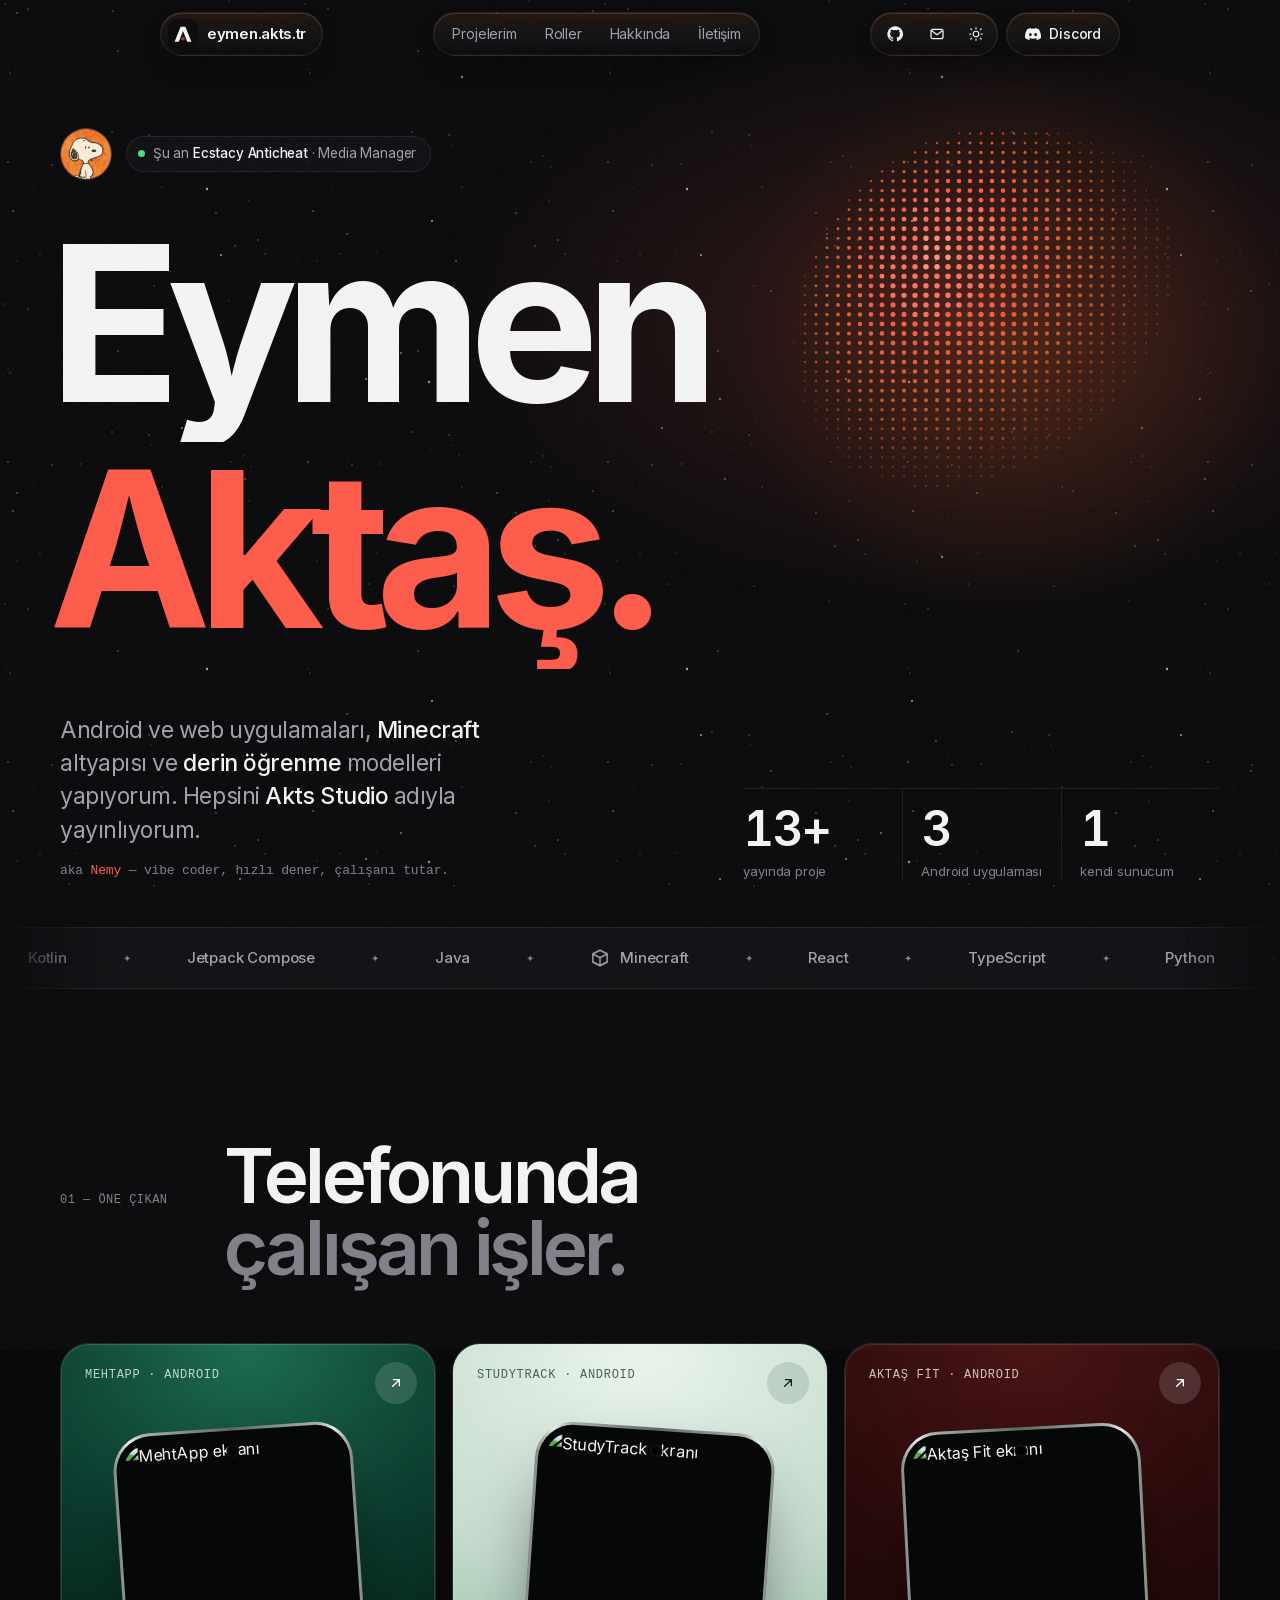
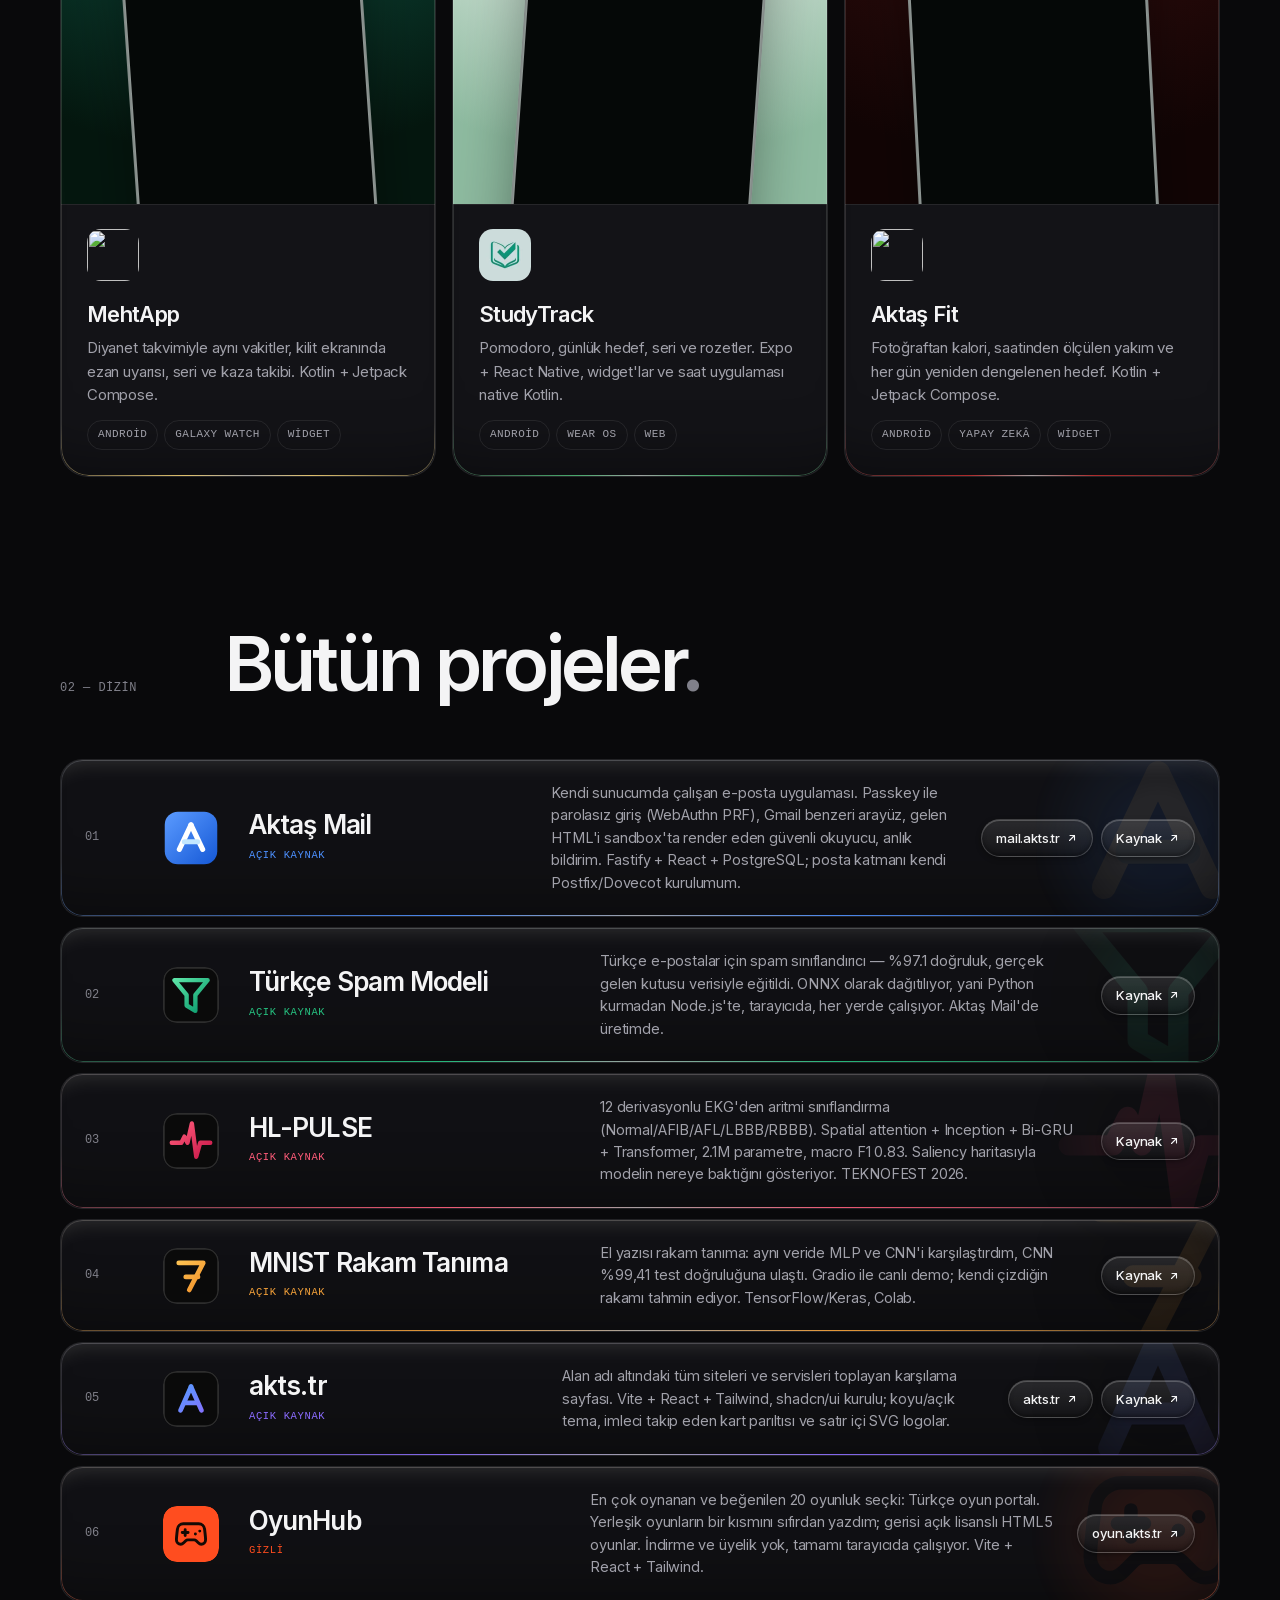
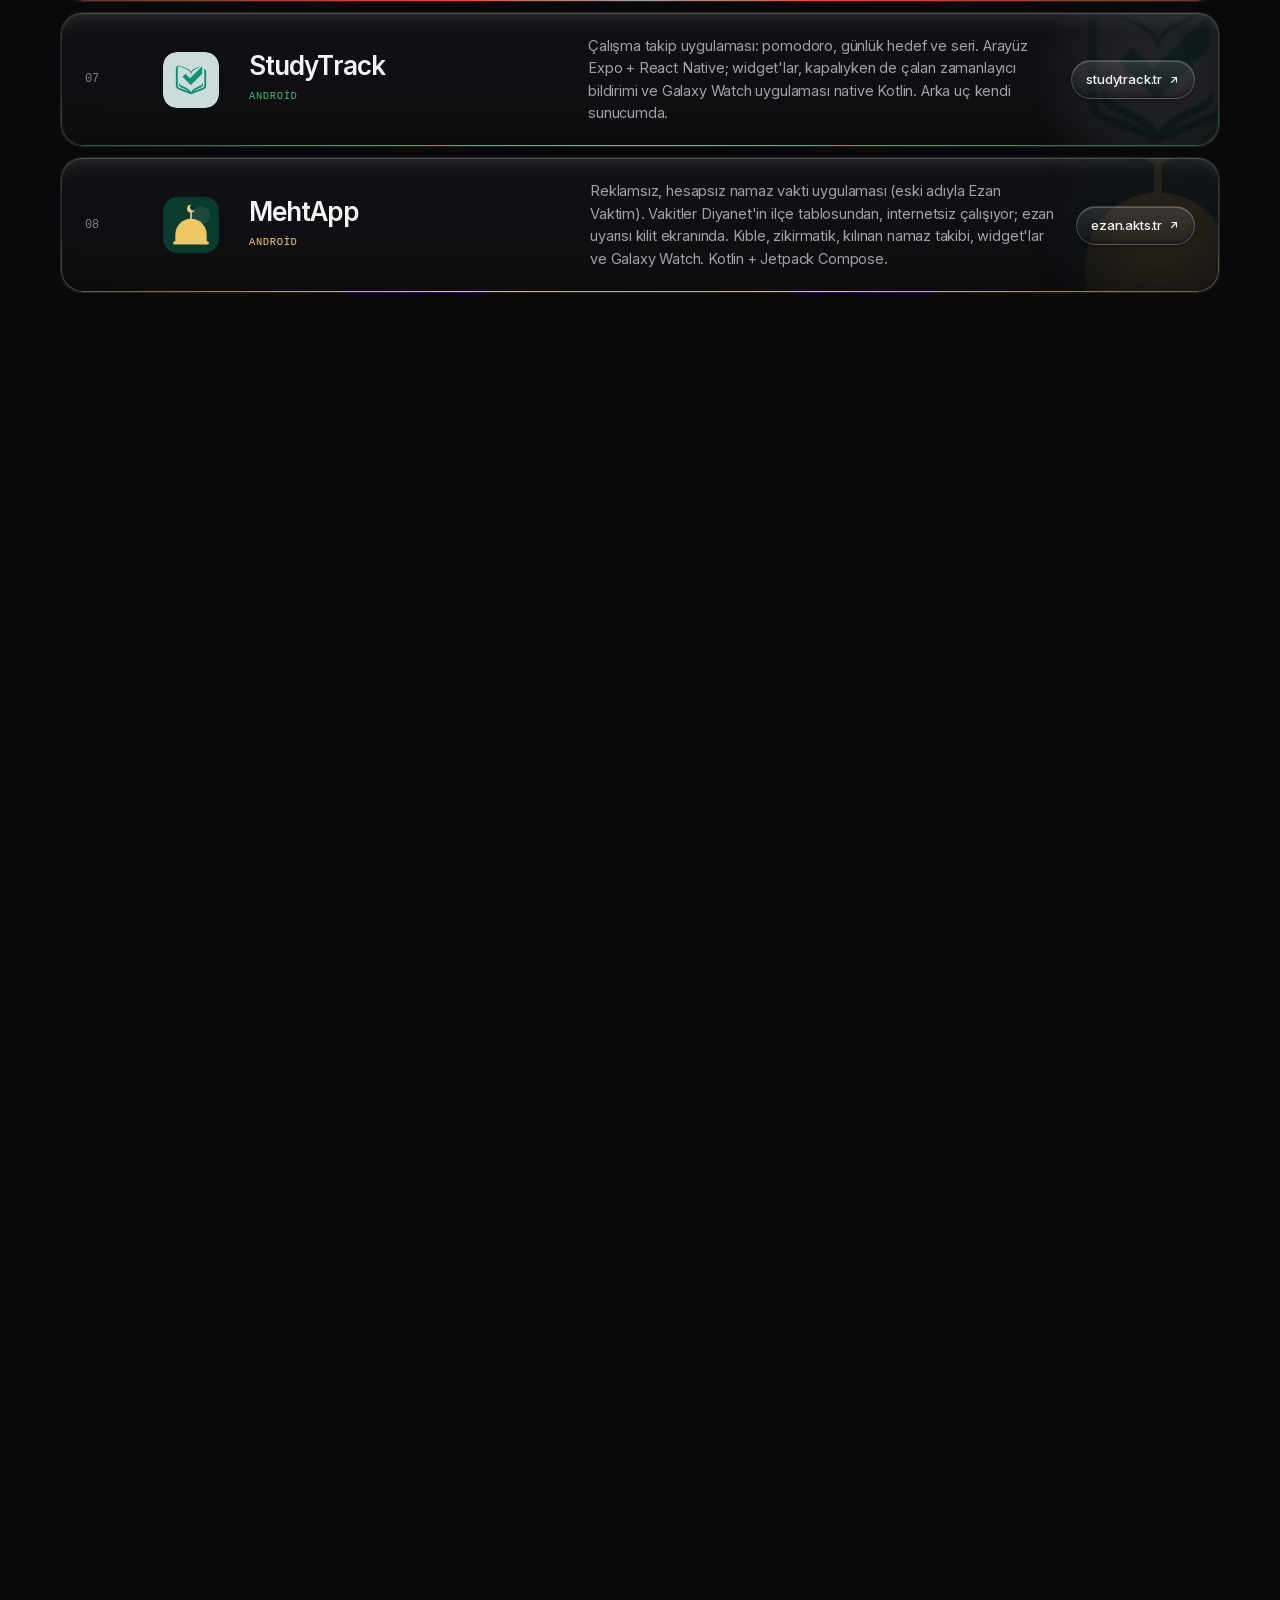
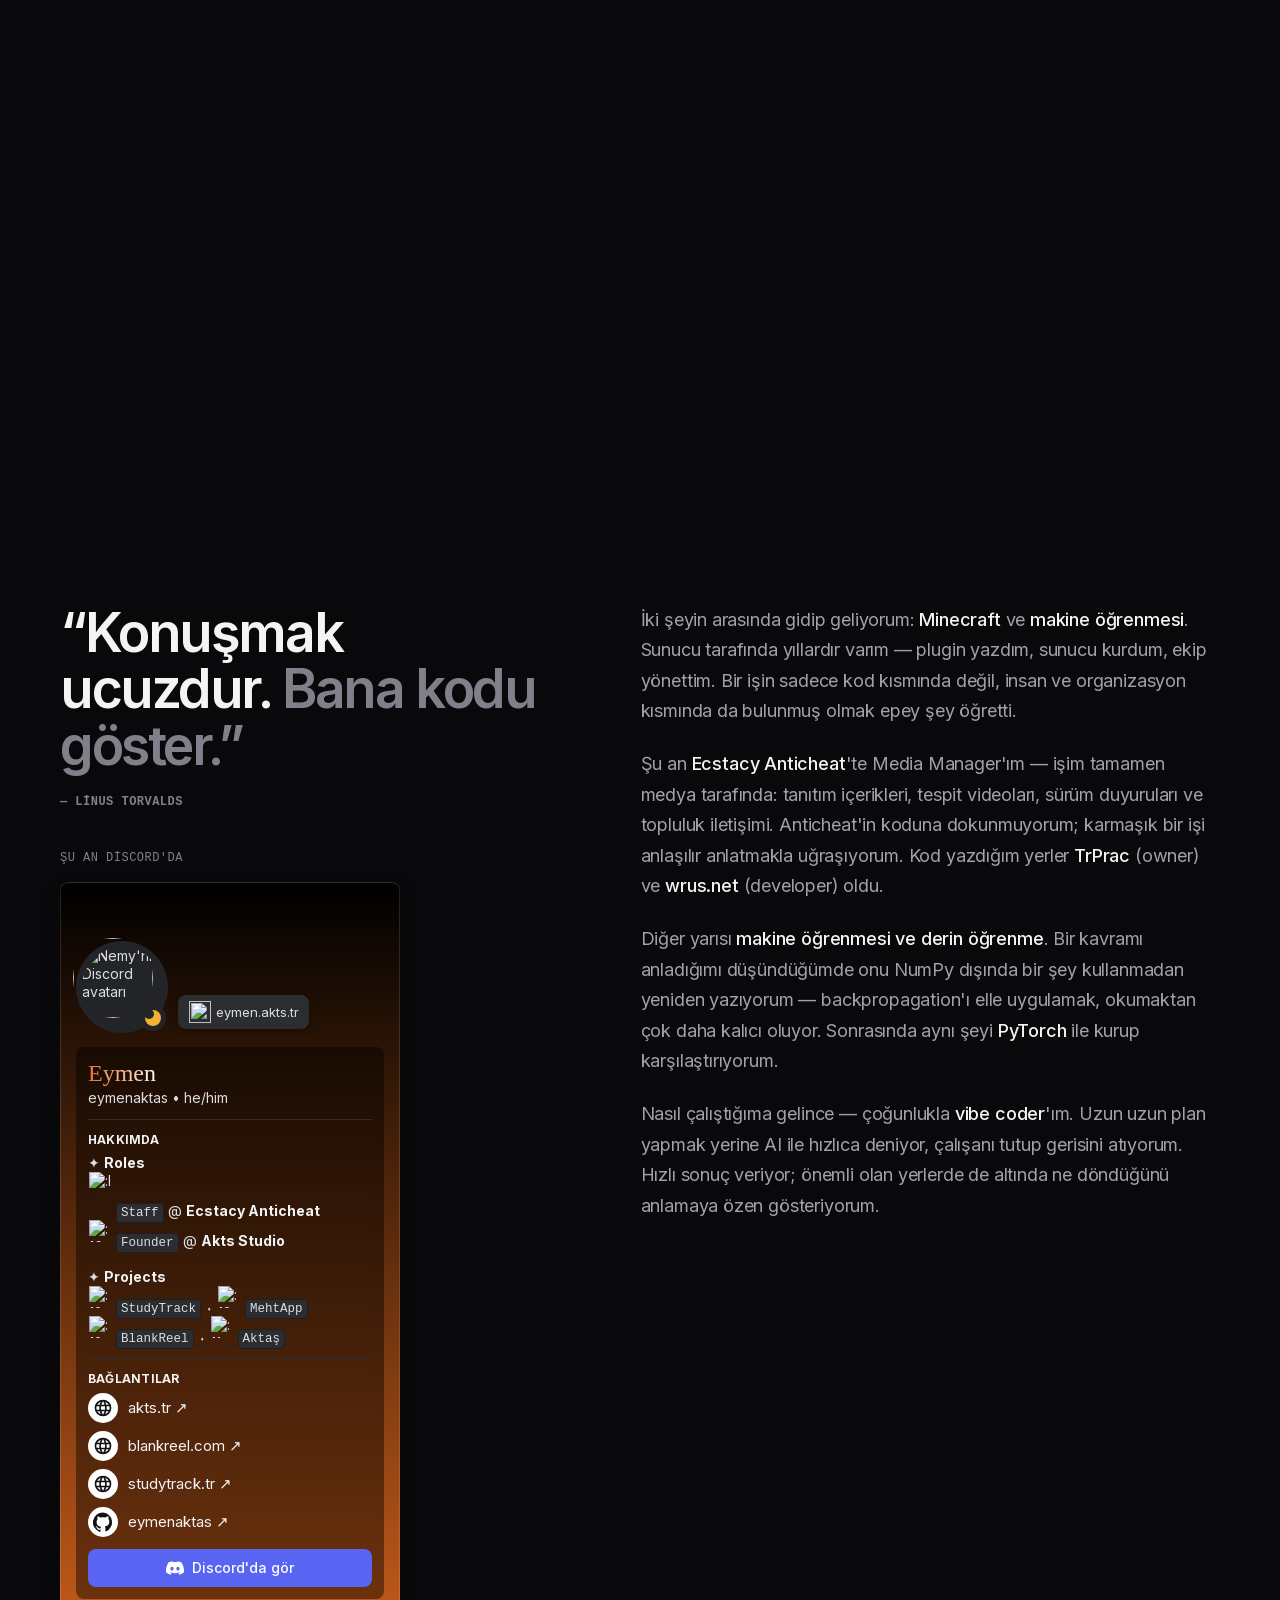
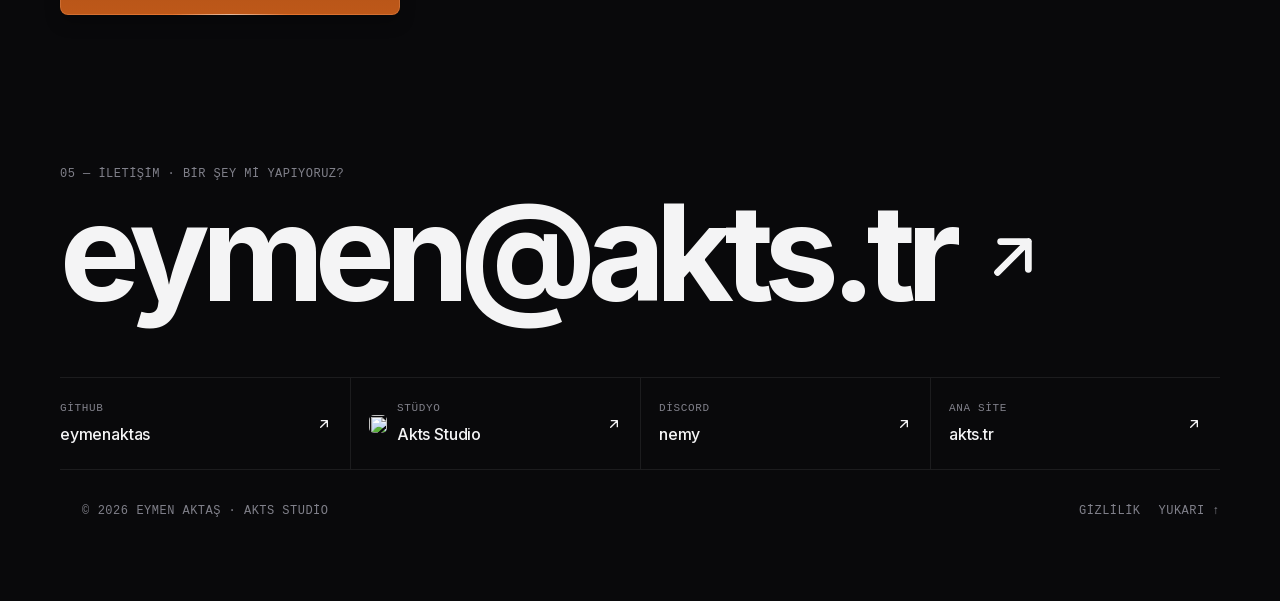
==== commit cafa0f35: "Fix portfolio navbar vanishing, refresh project content and add Aktas Fit card" ====
--- a/index.html
+++ b/index.html
@@ -25,7 +25,7 @@
 <link rel="icon" href="assets/favicon.svg" type="image/svg+xml" />
 <link rel="apple-touch-icon" href="assets/apple-touch-icon.png" />
 <!-- Discord bağlantı önizlemesinin yan şeridi bu rengi kullanır. -->
-<meta name="theme-color" content="#8b6cff" />
+<meta name="theme-color" content="#e6742e" />
 <style>
 /* ═══════════ TOKENLAR ═══════════ */
 :root{
@@ -84,8 +84,9 @@
 [data-theme="light"] .grain{opacity:.07}
 
 /* ═══════════ ÜST ÇUBUK ═══════════ */
-.bar{position:sticky;top:0;z-index:50;padding:12px 12px 0;pointer-events:none}
-.bar-row{max-width:min(960px,100%);margin:0 auto;display:flex;align-items:center;justify-content:space-between;gap:10px}
+.bar{position:relative;z-index:50;height:56px;pointer-events:none}
+/* position:fixed (sticky + backdrop-filter kaydırırken kareleri düşürüp çubuğu yok ediyordu) */
+.bar-row{position:fixed;top:12px;left:12px;right:12px;max-width:960px;margin:0 auto;display:flex;align-items:center;justify-content:space-between;gap:10px}
 /* ayrı liquid glass haplar: koyu, sıcak tonlu, düşük opaklıklı beyaz */
 .gl{pointer-events:auto;position:relative;isolation:isolate;display:flex;align-items:center;height:44px;border-radius:999px;
   background:linear-gradient(180deg,rgba(190,88,25,.13),rgba(255,255,255,.035) 55%,rgba(14,9,6,.5));
@@ -124,7 +125,7 @@
 .dcb svg{width:16px;height:16px;flex:none}
 .dcb:hover{background:linear-gradient(180deg,#5865f2,#4752c4);border-color:rgba(255,255,255,.25);color:#fff}
 .acts{display:flex;align-items:center;gap:10px}
-@media(max-width:760px){.nav{display:none}.bar{padding:8px 8px 0}.bar-row{gap:8px}.mark{font-size:14px}}
+@media(max-width:760px){.nav{display:none}.bar{height:52px}.bar-row{top:8px;left:8px;right:8px;gap:8px}.mark{font-size:14px}}
 @media(max-width:560px){.dcb{padding:0;width:44px;justify-content:center}.dcb span{display:none}}
 @media(max-width:400px){.mark span{display:none}.mark{padding:0 7px}.acts{gap:6px}}
 
@@ -188,8 +189,9 @@
 .rv.in{opacity:1;transform:none}
 
 /* ═══════════ ÖNE ÇIKANLAR ═══════════ */
-.feature{display:grid;grid-template-columns:1fr 1fr;gap:16px}
-@media(max-width:860px){.feature{grid-template-columns:1fr}}
+.feature{display:grid;grid-template-columns:repeat(3,1fr);gap:16px}
+@media(max-width:1000px){.feature{grid-template-columns:1fr}}
+@media(min-width:1001px){.ft-body{flex-direction:column;gap:12px}}
 .ft{position:relative;display:flex;flex-direction:column;border-radius:28px;overflow:hidden;border:1px solid var(--line);background:var(--surface);isolation:isolate;
   transition:transform .6s var(--ease),border-color .4s}
 .ft:hover{transform:translateY(-6px);border-color:var(--line-hi)}
@@ -431,9 +433,18 @@
   .rv.deal,.sec-head.rv h2{transform:none;filter:none}
   .fx-sheen,.fx-arc{display:none}
 }
+#boot{position:fixed;inset:0;z-index:200;display:grid;place-items:center;background:var(--bg,#0a0a0a);transition:opacity .35s ease,visibility .35s}
+#boot.done{opacity:0;visibility:hidden;pointer-events:none}
+#boot .lg{width:64px;height:64px;border-radius:16px;animation:bootpop 1.1s var(--ease,ease) infinite alternate}
+#boot .ring{position:absolute;width:104px;height:104px;border-radius:50%;border:2px solid rgba(255,255,255,.08);border-top-color:#e6742e;animation:bootspin .9s linear infinite}
+@keyframes bootpop{from{transform:scale(.94);opacity:.8}to{transform:scale(1);opacity:1}}
+@keyframes bootspin{to{transform:rotate(360deg)}}
+@media(prefers-reduced-motion:reduce){#boot .lg,#boot .ring{animation:none}#boot{transition-duration:.01s}}
 </style>
+<noscript><style>#boot{display:none}</style></noscript>
 </head>
 <body>
+<div id="boot" aria-hidden="true"><span class="ring"></span><img class="lg" src="assets/akts-studio.svg" alt="" width="64" height="64"></div>
 <div class="stars" id="stars" aria-hidden="true"></div>
 <div class="grain" aria-hidden="true"></div>
 
@@ -441,9 +452,9 @@
 <svg aria-hidden="true" width="0" height="0" style="position:absolute"><defs><filter id="glass-refract" x="0%" y="0%" width="100%" height="100%" color-interpolation-filters="sRGB"><feTurbulence type="fractalNoise" baseFrequency="0.008 0.012" numOctaves="2" seed="7" result="n"/><feGaussianBlur in="n" stdDeviation="2" result="s"/><feDisplacementMap in="SourceGraphic" in2="s" scale="18" xChannelSelector="R" yChannelSelector="G"/></filter></defs></svg>
 <div class="bar" id="bar">
   <div class="bar-row">
-    <a class="gl mark" href="#top" aria-label="Başa dön"><img src="assets/favicon.svg" alt="" width="30" height="30">eymen.akts.tr</a>
+    <a class="gl mark" href="#top" aria-label="Başa dön"><img src="assets/akts-studio.svg" alt="" width="30" height="30">eymen.akts.tr</a>
     <nav class="gl nav" id="navList" aria-label="Bölümler"><span class="nav-ind" id="navInd" aria-hidden="true"></span>
-      <a href="#is">İşler</a><a href="#roller">Roller</a><a href="#hakkinda">Hakkında</a><a href="#iletisim">İletişim</a>
+      <a href="#is">Projelerim</a><a href="#roller">Roller</a><a href="#hakkinda">Hakkında</a><a href="#iletisim">İletişim</a>
     </nav>
     <div class="acts">
     <div class="gl tools">
@@ -473,8 +484,8 @@
         <p class="aka">aka <b>Nemy</b> — vibe coder, hızlı dener, çalışanı tutar.</p>
       </div>
       <dl class="stats fade" style="transition-delay:.7s">
-        <div><b data-count="10">0</b><span>yayında proje</span></div>
-        <div><b data-count="2">0</b><span>Android uygulaması</span></div>
+        <div><b data-count="13">0</b><span>yayında proje</span></div>
+        <div><b data-count="3">0</b><span>Android uygulaması</span></div>
         <div><b data-count="1">0</b><span>kendi sunucum</span></div>
       </dl>
     </div>
@@ -522,6 +533,22 @@
         </div>
       </div>
     </a>
+    <a class="ft rv deal" style="--brand:#bb2a2a" href="https://fit.akts.tr" target="_blank" rel="noopener">
+      <div class="ft-art">
+        <div class="halo" style="background:radial-gradient(120% 90% at 50% 0%,#4a1414,#2a0b0b 55%,#120505)"></div>
+        <span class="ft-num">AKTAŞ FİT · ANDROID</span>
+        <span class="ft-go"><svg viewBox="0 0 24 24"><path d="M7 17 17 7M17 7H8M17 7v9"/></svg></span>
+        <div class="phone" style="--r:-3deg"><div><img src="https://akts.tr/shots/aktasfit.webp?v=3" alt="Aktaş Fit ekranı" width="234" height="507" loading="lazy" decoding="async" /><i></i></div></div>
+      </div>
+      <div class="ft-body">
+        <img class="ic" src="https://fit.akts.tr/icon.svg" width="52" height="52" loading="lazy" alt="" />
+        <div>
+          <h3>Aktaş Fit</h3>
+          <p>Fotoğraftan kalori, saatinden ölçülen yakım ve her gün yeniden dengelenen hedef. Kotlin + Jetpack Compose.</p>
+          <div class="chips"><span>Android</span><span>Yapay zekâ</span><span>Widget</span></div>
+        </div>
+      </div>
+    </a>
   </div>
 </section>
 
@@ -668,7 +695,7 @@
     logo:`<rect width="64" height="64" rx="15" fill="#ff4d1f"/><path transform="translate(12 12) scale(1.667)" d="M6 11h4 M8 9v4 M15 12h.01 M18 10h.01 M17.32 5H6.68a4 4 0 0 0-3.978 3.59c-.006.052-.01.101-.017.152C2.604 9.416 2 14.456 2 16a3 3 0 0 0 3 3c1 0 1.5-.5 2-1l1.414-1.414A2 2 0 0 1 9.828 16h4.344a2 2 0 0 1 1.414.586L17 18c.5.5 1 1 2 1a3 3 0 0 0 3-3c0-1.545-.604-6.584-.685-7.258-.007-.05-.011-.1-.017-.151A4 4 0 0 0 17.32 5z" fill="none" stroke="#140a05" stroke-width="2" stroke-linecap="round" stroke-linejoin="round"/>`,
     name:"OyunHub", badge:"Gizli", brand:"#ff4d1f",
     url:"https://oyun.akts.tr",
-    desc:"40 oyunluk Türkçe oyun portalı; 32'sini sıfırdan yazdım. İndirme ve üyelik yok, tamamı tarayıcıda çalışıyor. Vite + React + Tailwind."
+    desc:"En çok oynanan ve beğenilen 20 oyunluk seçki: Türkçe oyun portalı. Yerleşik oyunların bir kısmını sıfırdan yazdım; gerisi açık lisanslı HTML5 oyunlar. İndirme ve üyelik yok, tamamı tarayıcıda çalışıyor. Vite + React + Tailwind."
   },
   {
     logo:`<defs><clipPath id="c-studytrack"><rect width="64" height="64" rx="15"/></clipPath></defs><image href="assets/studytrack.webp?v=3" width="64" height="64" clip-path="url(#c-studytrack)"/>`,
@@ -695,10 +722,15 @@
     desc:"Kodla kısa video üretimi: TikTok, Shorts ve Reels için dikey 1080p 60 FPS videoyu API'den tek istekle render ediyor. Next.js + Remotion, Supabase, QStash kuyruğu; n8n ve Make.com'a webhook ile bağlanıyor."
   },
   {
+    logo:`<rect width="64" height="64" rx="15" fill="#0a0a0a"/><rect x="1" y="1" width="62" height="62" rx="14" fill="none" stroke="#ffffff" stroke-opacity=".14" stroke-width="2"/><defs><linearGradient id="g-maske" gradientUnits="userSpaceOnUse" x1="14" y1="12" x2="50" y2="52"><stop offset="0" stop-color="#7aa7ff"/><stop offset="1" stop-color="#b57aff"/></linearGradient></defs><g fill="none" stroke="url(#g-maske)" stroke-width="5.4" stroke-linecap="round" stroke-linejoin="round"><path d="M16 46 V18 L32 34 L48 18 V46"/></g>`,
+    name:"Maske Packs", badge:"Web", brand:"#7aa7ff",
+    url:"https://maskepacks.com",
+    desc:"Maske CPvP kaynak paketini kendi renginle kuran site: 9 renk teması, 3D/2D kristal, küçük eşyalar, sürüm seçimi (1.20 – 26.3). Seçimler kısa bir koda dönüşür, aynı kod aynı paketi indirir. Paket tarayıcıda kurulur."
+  },
+  {
     logo:`<img src="assets/trprac.webp" alt="" loading="lazy">`,
-    name:"TrCore", badge:"Açık kaynak", brand:"#22c55e",
-    repo:"https://github.com/Akts-Studio/trCore",
-    desc:"TrPrac altyapısının çekirdek eklentisi. Paper için Java."
+    name:"TrCore", badge:"Kapalı kaynak", brand:"#22c55e",
+    desc:"TrPrac altyapısının çekirdek eklentisi. Paper için Java. Kaynak kodu paylaşılmıyor."
   },
   {
     logo:`<img src="assets/trprac.webp" alt="" loading="lazy">`,
@@ -965,5 +997,12 @@
 const el = document.querySelector("[data-dotfield]");
 if (el) mountDotField(el);
 </script>
+<script>
+// Yükleme ekranı: fontlar + sayfa hazır olunca (en az .4 sn, en fazla 1.5 sn) kapanır.
+(() => { const b = document.getElementById("boot"), t0 = performance.now(); let closed = false;
+  const close = () => { if (closed) return; closed = true; const w = Math.max(0, 400 - (performance.now() - t0)); setTimeout(() => { b.classList.add("done"); setTimeout(() => b.remove(), 500); }, w); };
+  Promise.all([document.fonts ? document.fonts.ready : 0, new Promise(r => document.readyState === "complete" ? r() : addEventListener("load", r, { once: true }))]).then(close);
+  setTimeout(close, 1500); })();
+</script>
 </body>
 </html>
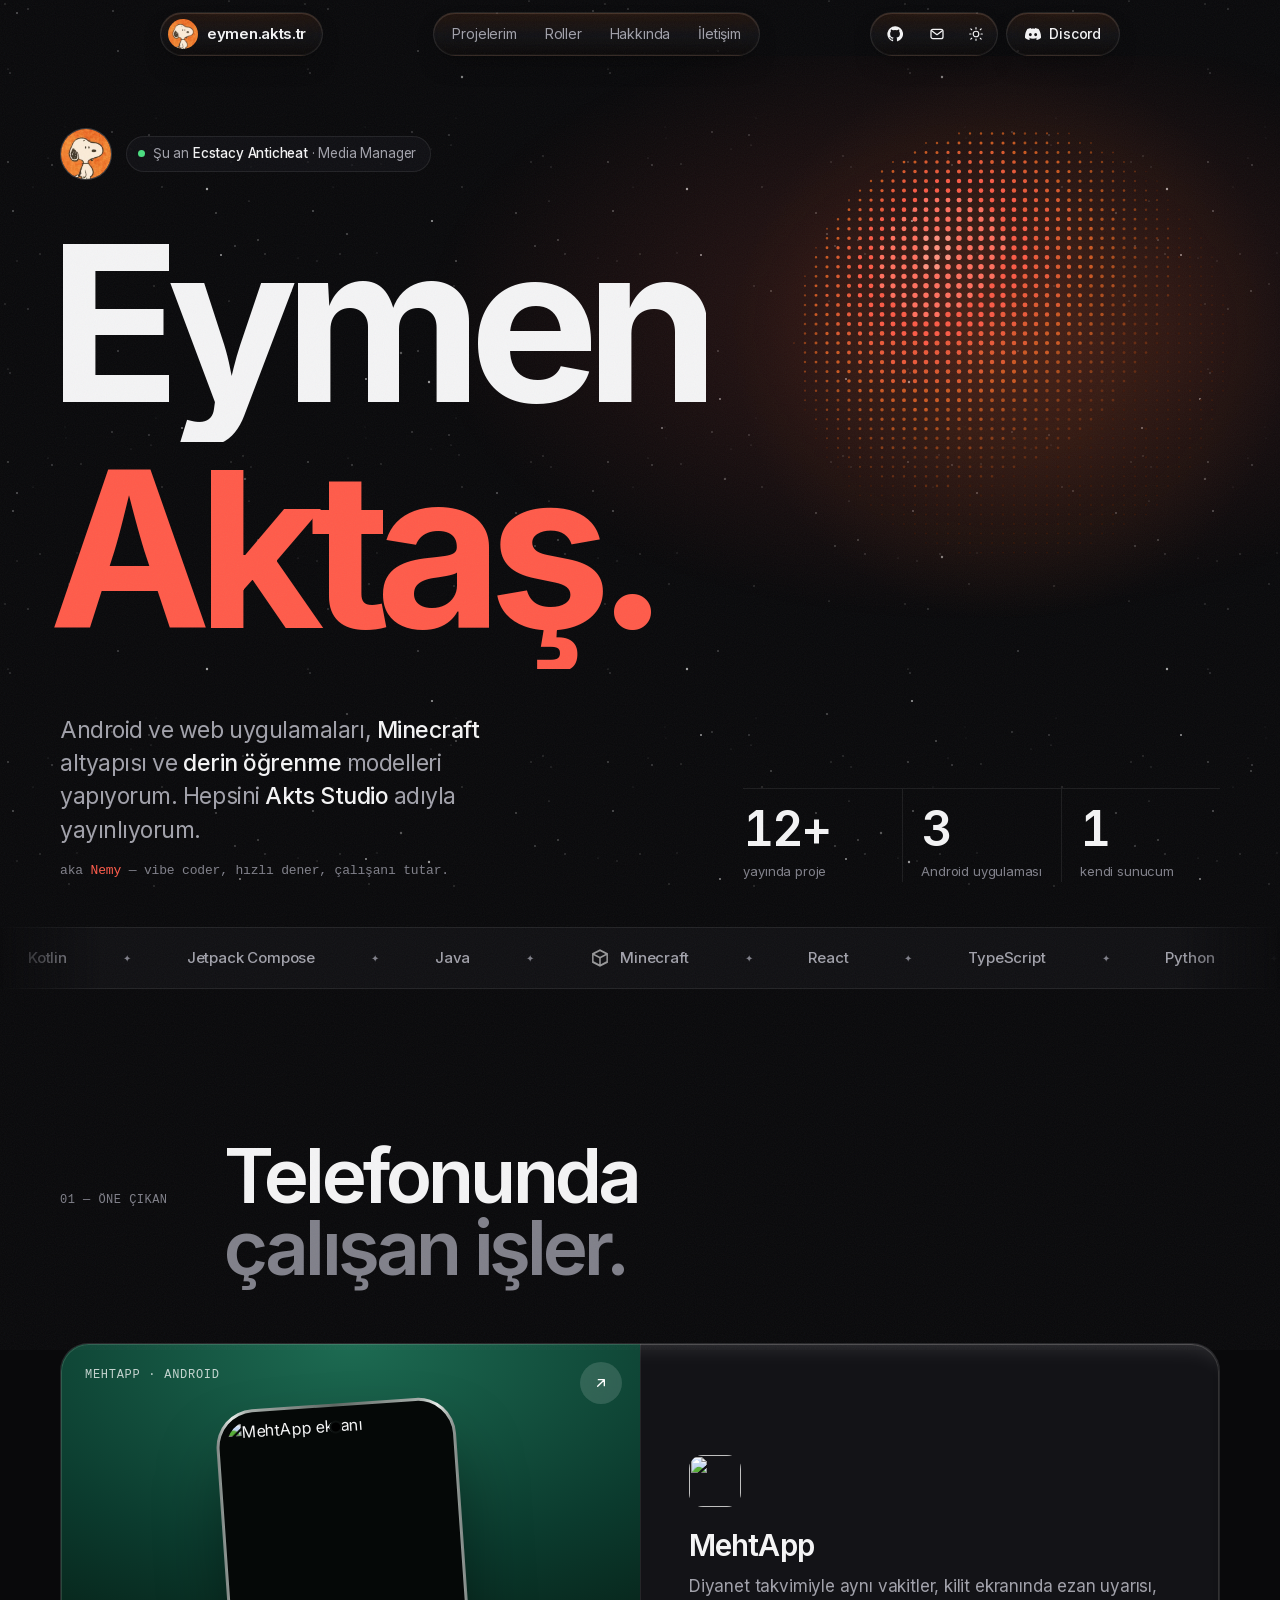
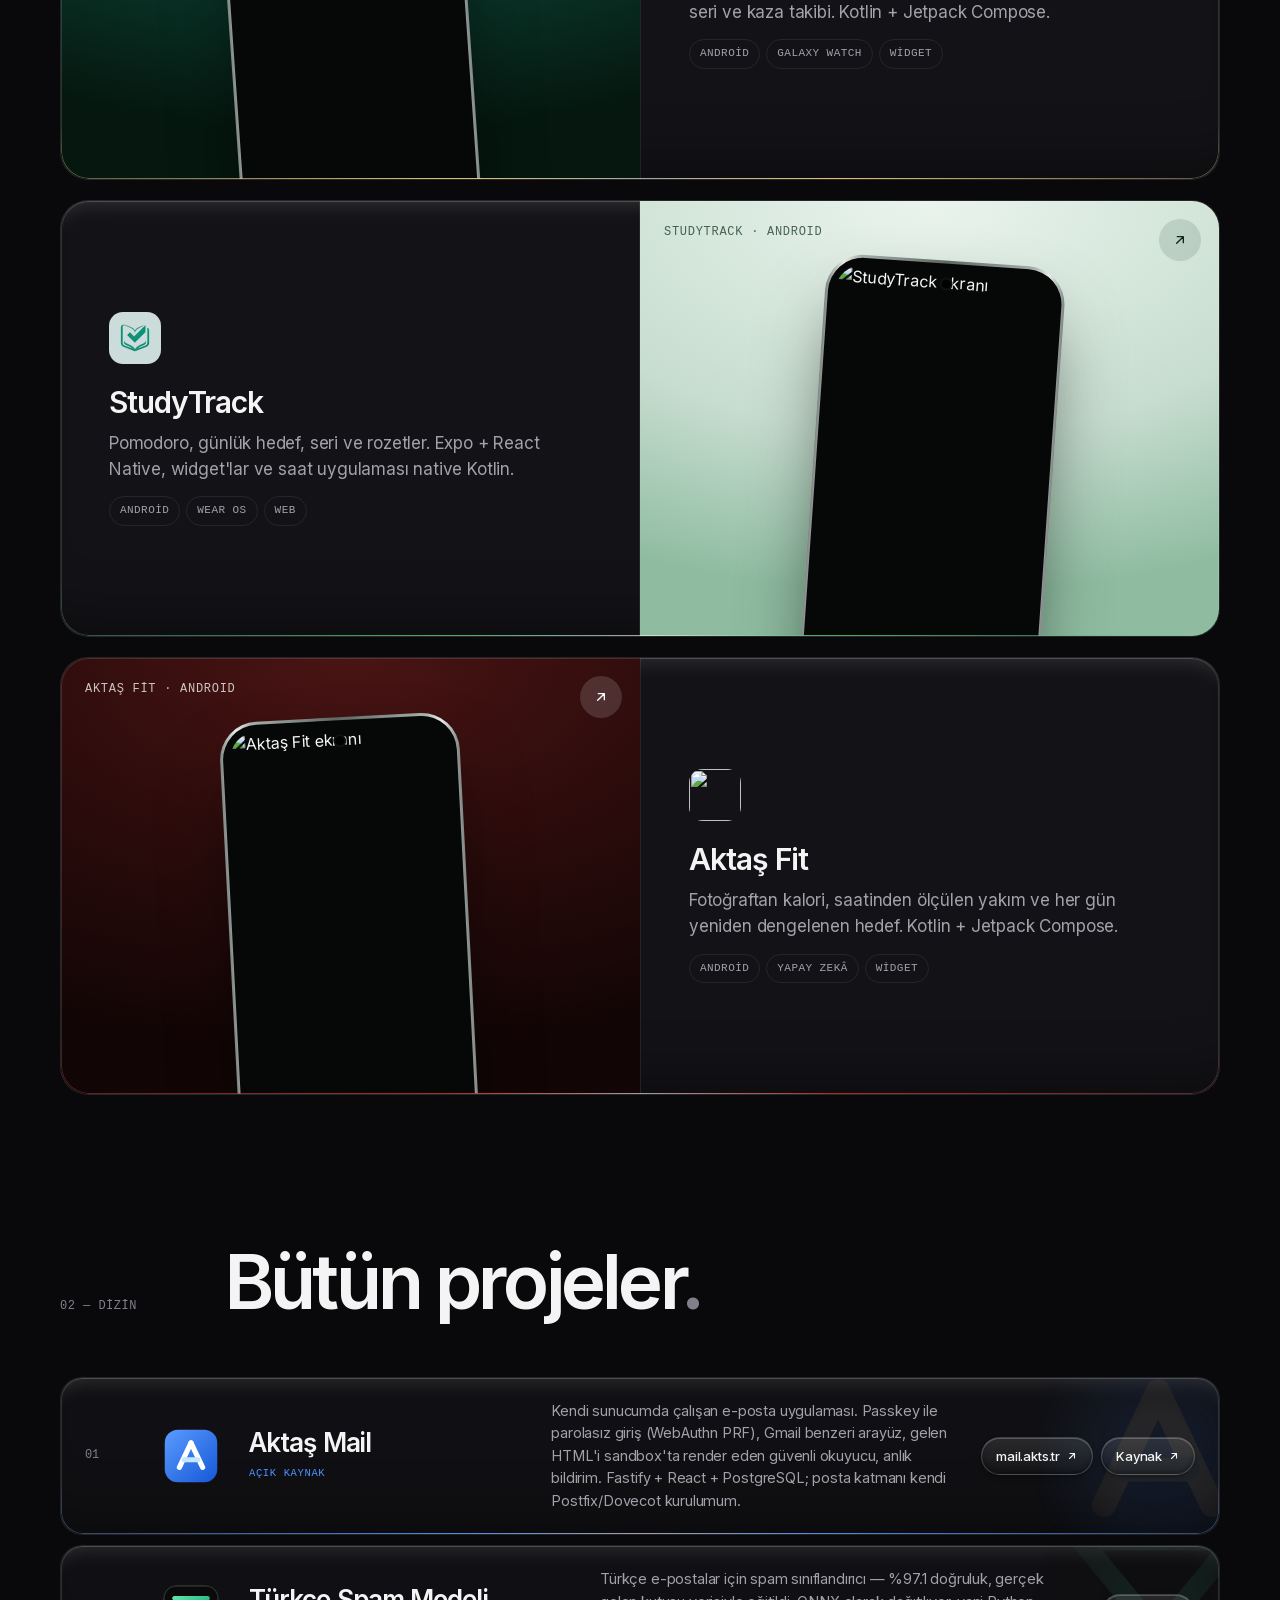
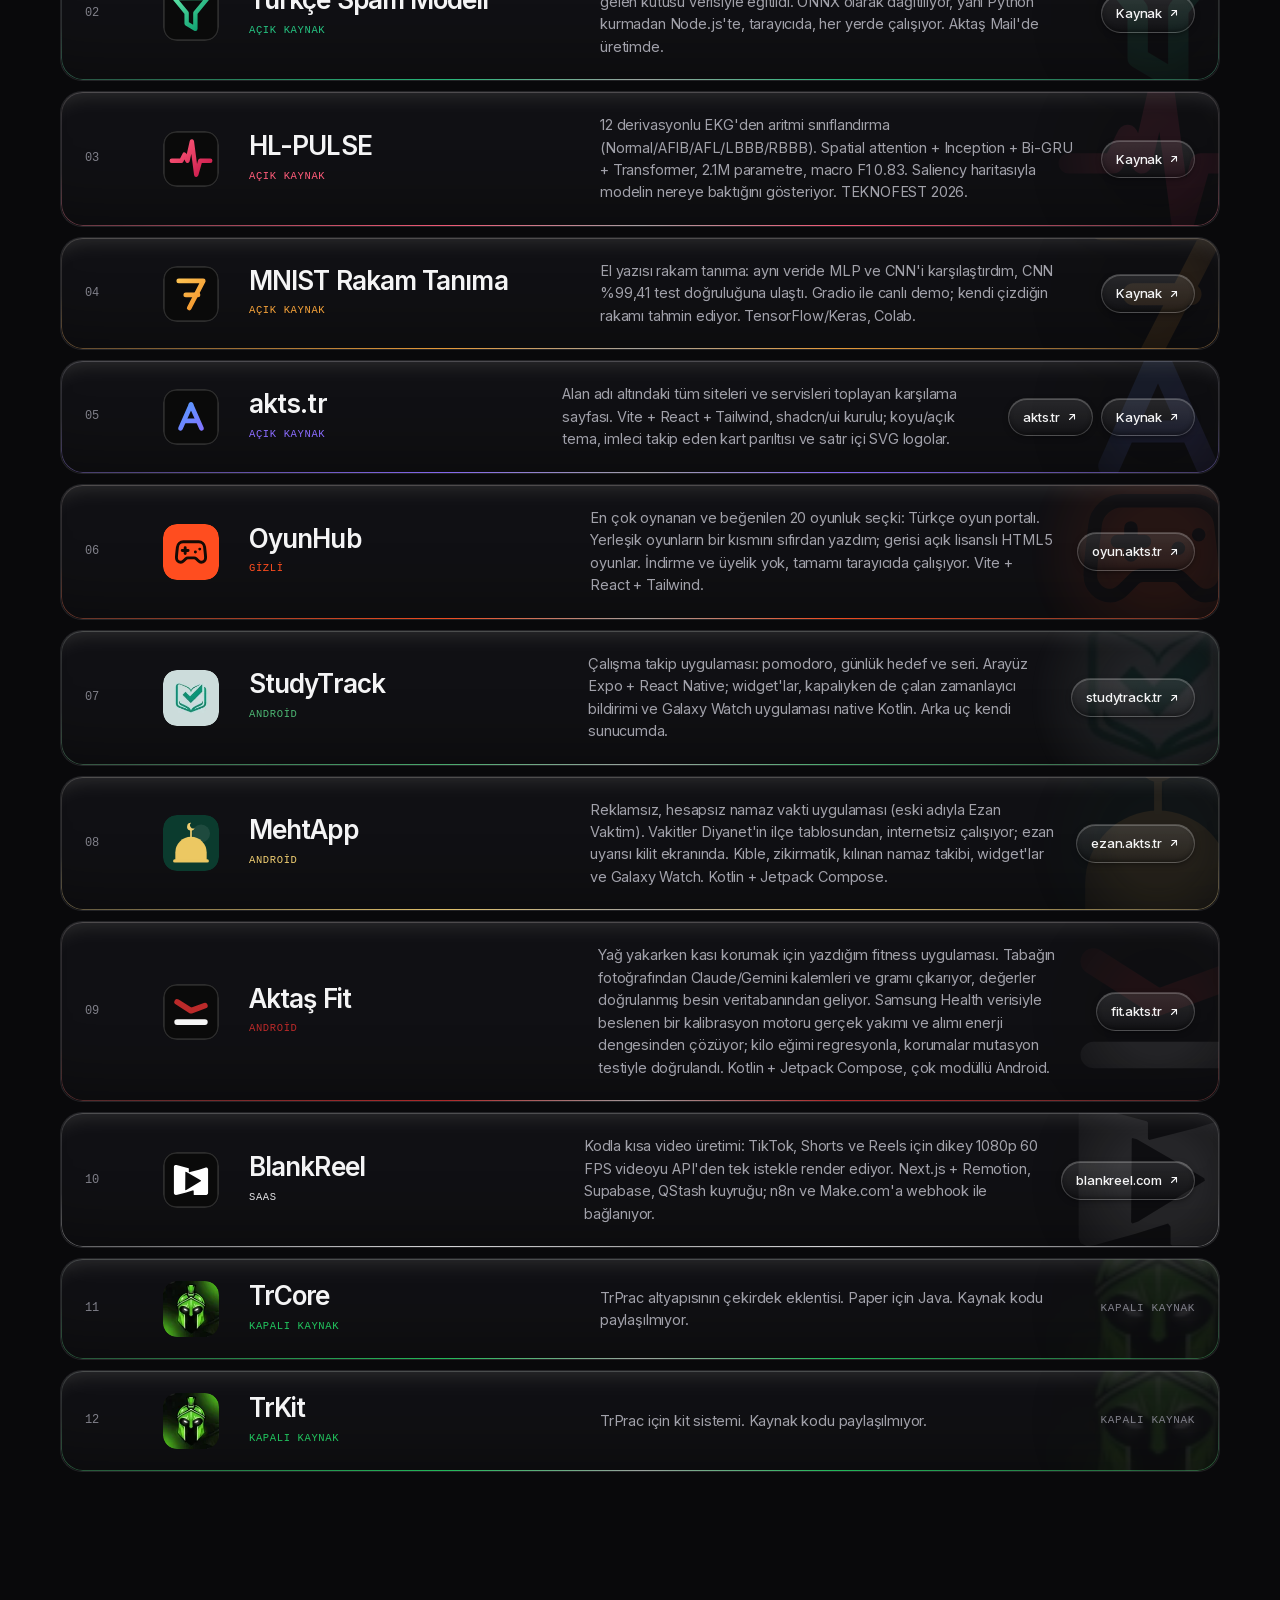
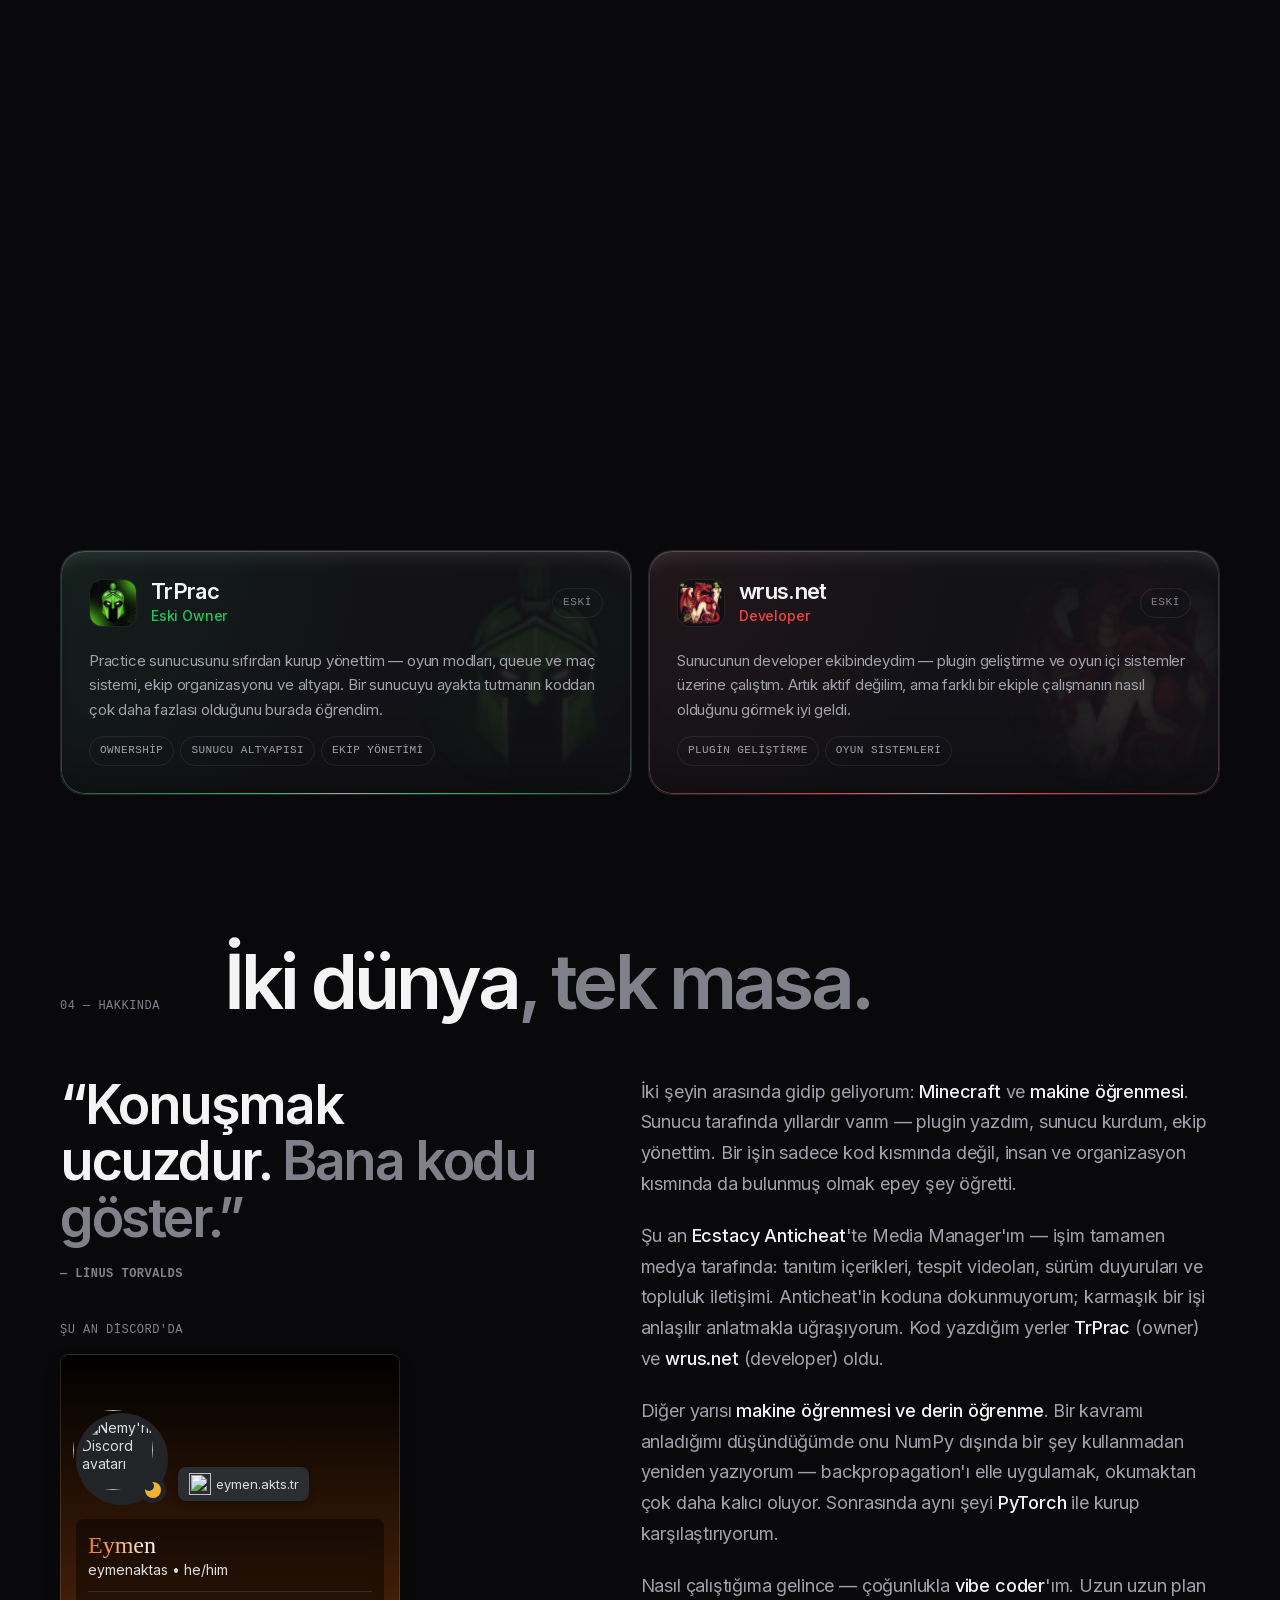
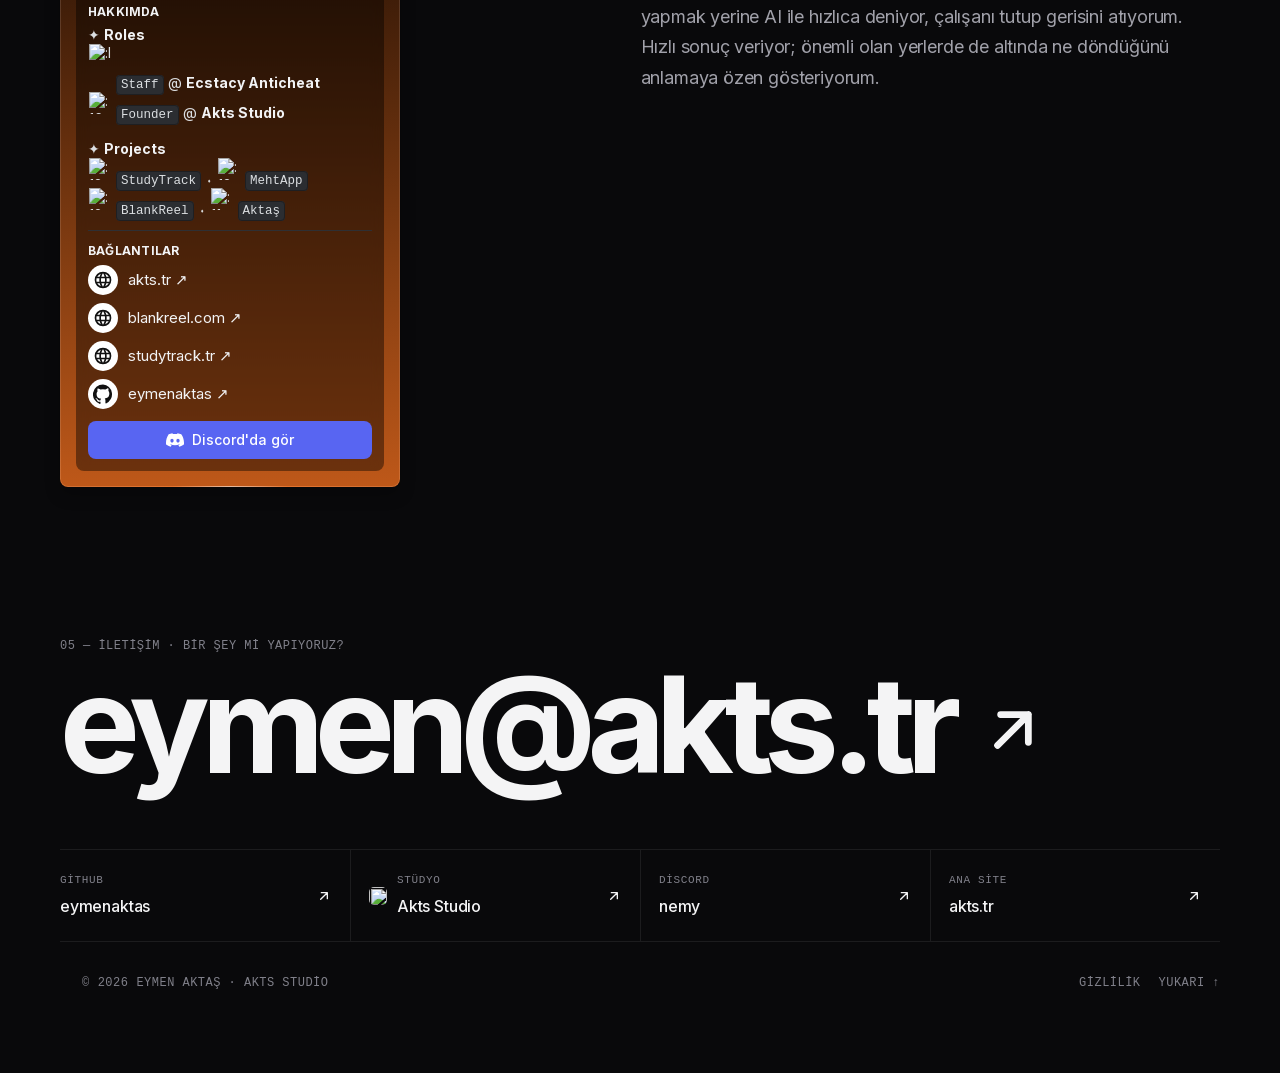
==== commit ab2ceccc: "Speed up reveals, zigzag feature cards, drop Maske Packs card and fix last nav link" ====
--- a/index.html
+++ b/index.html
@@ -161,7 +161,7 @@
 .stats span{display:block;margin-top:8px;font-size:13px;color:var(--dim)}
 @media(max-width:760px){.hero-grid{grid-template-columns:1fr}}
 
-.fade{opacity:0;transform:translateY(16px);transition:opacity .9s var(--ease),transform .9s var(--ease)}
+.fade{opacity:0;transform:translateY(12px);transition:opacity .45s var(--ease),transform .45s var(--ease)}
 .ready .fade,.fade.in{opacity:1;transform:none}
 
 /* ═══════════ KAYAN ŞERİT ═══════════ */
@@ -185,13 +185,21 @@
 .sec-head h2{font-size:clamp(36px,6vw,76px);font-weight:600;letter-spacing:-.05em;line-height:.95}
 .sec-head h2 span{color:var(--dim)}
 @media(max-width:760px){.sec-head{grid-template-columns:1fr;gap:10px}}
-.rv{opacity:0;transform:translateY(28px);transition:opacity .9s var(--ease),transform .9s var(--ease)}
+.rv{opacity:0;transform:translateY(20px);transition:opacity .4s var(--ease),transform .4s var(--ease)}
 .rv.in{opacity:1;transform:none}
 
 /* ═══════════ ÖNE ÇIKANLAR ═══════════ */
 .feature{display:grid;grid-template-columns:repeat(3,1fr);gap:16px}
-@media(max-width:1000px){.feature{grid-template-columns:1fr}}
-@media(min-width:1001px){.ft-body{flex-direction:column;gap:12px}}
+@media(min-width:861px){
+  .feature{grid-template-columns:1fr;gap:20px}
+  .feature .ft{flex-direction:row}
+  .feature .ft:nth-child(even){flex-direction:row-reverse}
+  .feature .ft-art{flex:1 1 50%;height:clamp(360px,34vw,440px)}
+  .feature .ft-body{flex:1 1 50%;flex-direction:column;justify-content:center;gap:14px;padding:44px 48px;border-top:0;border-left:1px solid var(--line)}
+  .feature .ft:nth-child(even) .ft-body{border-left:0;border-right:1px solid var(--line)}
+  .feature .ft-body h3{font-size:30px}
+  .feature .ft-body p{font-size:17px}
+}
 .ft{position:relative;display:flex;flex-direction:column;border-radius:28px;overflow:hidden;border:1px solid var(--line);background:var(--surface);isolation:isolate;
   transition:transform .6s var(--ease),border-color .4s}
 .ft:hover{transform:translateY(-6px);border-color:var(--line-hi)}
@@ -339,11 +347,11 @@
 @keyframes ignite{0%{filter:brightness(2.1) drop-shadow(0 0 18px rgb(var(--brand-rgb)/.9))}100%{filter:drop-shadow(0 0 5px rgb(var(--brand-rgb)/.32))}}
 
 /* dağıtılma girişi */
-.rv.deal{transform:translateY(96px) scale(.9) rotate(-3.2deg);transition:opacity .9s var(--ease),transform 1.05s cubic-bezier(.2,1.02,.3,1),box-shadow .55s var(--ease),border-color .4s}
+.rv.deal{transform:translateY(60px) scale(.94) rotate(-2deg);transition:opacity .4s var(--ease),transform .55s cubic-bezier(.2,1.02,.3,1),box-shadow .55s var(--ease),border-color .4s}
 .rv.deal.in{transform:none}
 .rv.deal.in.settled{transition:transform .55s var(--ease),box-shadow .55s var(--ease),border-color .4s}
-.sec-head.rv h2{filter:blur(3px);transform:translateY(40%);transition:filter 1s var(--ease),transform 1s var(--ease)}
-.sec-head.rv.in h2{filter:none;transform:none}
+.sec-head.rv h2{transform:translateY(30%);transition:transform .5s var(--ease)}
+.sec-head.rv.in h2{transform:none}
 
 /* parlak hap butonlar */
 .pill,.links a{position:relative;border-radius:999px;border:1px solid var(--line-hi);
@@ -433,8 +441,8 @@
   .rv.deal,.sec-head.rv h2{transform:none;filter:none}
   .fx-sheen,.fx-arc{display:none}
 }
-#boot{position:fixed;inset:0;z-index:200;display:grid;place-items:center;background:var(--bg,#0a0a0a);transition:opacity .35s ease,visibility .35s}
-#boot.done{opacity:0;visibility:hidden;pointer-events:none}
+#boot{position:fixed;inset:0;z-index:200;display:grid;place-items:center;background:var(--bg,#0a0a0a);transition:opacity .35s ease,transform .35s ease,visibility .35s}
+#boot.done{opacity:0;transform:scale(1.02);visibility:hidden;pointer-events:none}
 #boot .lg{width:64px;height:64px;border-radius:16px;animation:bootpop 1.1s var(--ease,ease) infinite alternate}
 #boot .ring{position:absolute;width:104px;height:104px;border-radius:50%;border:2px solid rgba(255,255,255,.08);border-top-color:#e6742e;animation:bootspin .9s linear infinite}
 @keyframes bootpop{from{transform:scale(.94);opacity:.8}to{transform:scale(1);opacity:1}}
@@ -444,7 +452,7 @@
 <noscript><style>#boot{display:none}</style></noscript>
 </head>
 <body>
-<div id="boot" aria-hidden="true"><span class="ring"></span><img class="lg" src="assets/akts-studio.svg" alt="" width="64" height="64"></div>
+<div id="boot" aria-hidden="true"><span class="ring"></span><img class="lg" src="assets/profile.webp?v=3" alt="" width="64" height="64" style="border-radius:50%"></div>
 <div class="stars" id="stars" aria-hidden="true"></div>
 <div class="grain" aria-hidden="true"></div>
 
@@ -452,7 +460,7 @@
 <svg aria-hidden="true" width="0" height="0" style="position:absolute"><defs><filter id="glass-refract" x="0%" y="0%" width="100%" height="100%" color-interpolation-filters="sRGB"><feTurbulence type="fractalNoise" baseFrequency="0.008 0.012" numOctaves="2" seed="7" result="n"/><feGaussianBlur in="n" stdDeviation="2" result="s"/><feDisplacementMap in="SourceGraphic" in2="s" scale="18" xChannelSelector="R" yChannelSelector="G"/></filter></defs></svg>
 <div class="bar" id="bar">
   <div class="bar-row">
-    <a class="gl mark" href="#top" aria-label="Başa dön"><img src="assets/akts-studio.svg" alt="" width="30" height="30">eymen.akts.tr</a>
+    <a class="gl mark" href="#top" aria-label="Başa dön"><img src="assets/profile.webp?v=3" alt="" width="30" height="30" style="border-radius:50%">eymen.akts.tr</a>
     <nav class="gl nav" id="navList" aria-label="Bölümler"><span class="nav-ind" id="navInd" aria-hidden="true"></span>
       <a href="#is">Projelerim</a><a href="#roller">Roller</a><a href="#hakkinda">Hakkında</a><a href="#iletisim">İletişim</a>
     </nav>
@@ -484,7 +492,7 @@
         <p class="aka">aka <b>Nemy</b> — vibe coder, hızlı dener, çalışanı tutar.</p>
       </div>
       <dl class="stats fade" style="transition-delay:.7s">
-        <div><b data-count="13">0</b><span>yayında proje</span></div>
+        <div><b data-count="12">0</b><span>yayında proje</span></div>
         <div><b data-count="3">0</b><span>Android uygulaması</span></div>
         <div><b data-count="1">0</b><span>kendi sunucum</span></div>
       </dl>
@@ -498,7 +506,7 @@
 <main class="wrap">
 
 <!-- ═════════ ÖNE ÇIKANLAR ═════════ -->
-<section id="is">
+<div id="is"><section>
   <div class="sec-head rv"><span class="mono">01 — Öne çıkan</span><h2>Telefonunda<br><span>çalışan işler.</span></h2></div>
   <div class="feature">
     <a class="ft rv deal" style="--brand:#f0ce72" href="https://ezan.akts.tr" target="_blank" rel="noopener">
@@ -553,10 +561,11 @@
 </section>
 
 <!-- ═════════ PROJE DİZİNİ ═════════ -->
-<section>
+<section id="dizin">
   <div class="sec-head rv"><span class="mono">02 — Dizin</span><h2>Bütün projeler<span>.</span></h2></div>
   <div class="index" id="index"></div>
 </section>
+</div>
 
 <!-- ═════════ ROLLER ═════════ -->
 <section id="roller">
@@ -722,12 +731,6 @@
     desc:"Kodla kısa video üretimi: TikTok, Shorts ve Reels için dikey 1080p 60 FPS videoyu API'den tek istekle render ediyor. Next.js + Remotion, Supabase, QStash kuyruğu; n8n ve Make.com'a webhook ile bağlanıyor."
   },
   {
-    logo:`<rect width="64" height="64" rx="15" fill="#0a0a0a"/><rect x="1" y="1" width="62" height="62" rx="14" fill="none" stroke="#ffffff" stroke-opacity=".14" stroke-width="2"/><defs><linearGradient id="g-maske" gradientUnits="userSpaceOnUse" x1="14" y1="12" x2="50" y2="52"><stop offset="0" stop-color="#7aa7ff"/><stop offset="1" stop-color="#b57aff"/></linearGradient></defs><g fill="none" stroke="url(#g-maske)" stroke-width="5.4" stroke-linecap="round" stroke-linejoin="round"><path d="M16 46 V18 L32 34 L48 18 V46"/></g>`,
-    name:"Maske Packs", badge:"Web", brand:"#7aa7ff",
-    url:"https://maskepacks.com",
-    desc:"Maske CPvP kaynak paketini kendi renginle kuran site: 9 renk teması, 3D/2D kristal, küçük eşyalar, sürüm seçimi (1.20 – 26.3). Seçimler kısa bir koda dönüşür, aynı kod aynı paketi indirir. Paket tarayıcıda kurulur."
-  },
-  {
     logo:`<img src="assets/trprac.webp" alt="" loading="lazy">`,
     name:"TrCore", badge:"Kapalı kaynak", brand:"#22c55e",
     desc:"TrPrac altyapısının çekirdek eklentisi. Paper için Java. Kaynak kodu paylaşılmıyor."
@@ -770,7 +773,8 @@
   el.innerHTML = [...el.textContent].map((c, i) =>
     `<span class="ch" style="transition-delay:${120 + i * 45}ms">${c}</span>`).join("");
 });
-requestAnimationFrame(() => requestAnimationFrame(() => root.classList.add("ready")));
+const startReady = () => requestAnimationFrame(() => requestAnimationFrame(() => root.classList.add("ready")));
+if (document.getElementById("boot")) document.addEventListener("akts-boot-done", startReady, { once: true }); else startReady();
 
 /* sayaçlar */
 setTimeout(() => document.querySelectorAll("[data-count]").forEach(el => {
@@ -935,22 +939,25 @@
 const io = new IntersectionObserver(es => es.forEach(e => {
   if (!e.isIntersecting) return;
   const sibs = [...e.target.parentElement.children].filter(c => c.classList.contains("rv"));
-  e.target.style.transitionDelay = Math.min(sibs.indexOf(e.target), 6) * 70 + "ms";
+  e.target.style.transitionDelay = Math.min(sibs.indexOf(e.target), 4) * 35 + "ms";
   e.target.classList.add("in"); io.unobserve(e.target);
   // Giriş bitince gecikmeyi sil: yoksa hover tepkisi de kademeli gecikirdi.
-  if (e.target.classList.contains("deal")) setTimeout(() => { e.target.style.transitionDelay = ""; e.target.classList.add("settled"); }, 1600);
-}), { threshold: .08, rootMargin: "0px 0px -6% 0px" });
+  if (e.target.classList.contains("deal")) setTimeout(() => { e.target.style.transitionDelay = ""; e.target.classList.add("settled"); }, 900);
+}), { threshold: .05, rootMargin: "0px 0px 15% 0px" });
 document.querySelectorAll(".rv").forEach(el => io.observe(el));
 
 const bar = document.getElementById("bar");
 {
   let raf = 0, st = false;
-  const onS = () => { if (raf) return; raf = requestAnimationFrame(() => { raf = 0; const n = scrollY > 8; if (n !== st) { st = n; bar.classList.toggle("stuck", n); } }); };
+  const onS = () => { if (raf) return; raf = requestAnimationFrame(() => { raf = 0; const n = scrollY > 8; if (n !== st) { st = n; bar.classList.toggle("stuck", n); }
+    // sayfa sonunda son bölüm üst %33 çizgisine ulaşamaz: en alttaysak son bağlantı aktif
+    const want = scrollY + innerHeight >= document.documentElement.scrollHeight - 2 ? links.length - 1 : ioActive;
+    if (want !== active) { active = want; if (!list.matches(":hover")) { shown = -3; place(active); } } }); };
   addEventListener("scroll", onS, { passive: true }); onS();
   // BlankReel navbar göstergesi: üst üçte bir çizgisindeki bölüme kayan cam damla (transform), hover'da takip
   const list = document.getElementById("navList"), ind = document.getElementById("navInd");
   const links = [...list.querySelectorAll("a")];
-  let active = -1, shown = -3;
+  let active = -1, ioActive = -1, shown = -3;
   const place = i => { if (i === shown) return; shown = i; const el = links[i];
     if (!el) { ind.style.opacity = 0; links.forEach(l => l.removeAttribute("data-on")); return; }
     ind.style.opacity = 1; ind.style.transform = `translate3d(${el.offsetLeft}px,0,0) scaleX(${el.offsetWidth / 100})`;
@@ -959,7 +966,7 @@
   list.addEventListener("pointerleave", () => place(active));
   const seen = new Map(), ids = links.map(l => l.getAttribute("href").slice(1));
   const io = new IntersectionObserver(es => { es.forEach(e => seen.set(e.target.id, e.isIntersecting));
-    active = ids.findIndex(id => seen.get(id)); if (!list.matches(":hover")) { shown = -3; place(active); } }, { rootMargin: "-33% 0px -66.5% 0px" });
+    ioActive = ids.findIndex(id => seen.get(id)); onS(); }, { rootMargin: "-33% 0px -66.5% 0px" });
   ids.forEach(id => { const t = document.getElementById(id); t && io.observe(t); });
   new ResizeObserver(() => { const c = shown; shown = -3; place(c); }).observe(list);
 }
@@ -995,13 +1002,17 @@
 <script type="module">
 import { mountDotField } from "./assets/dot-field.js?v=1";
 const el = document.querySelector("[data-dotfield]");
-if (el) mountDotField(el);
+const idle = cb => ("requestIdleCallback" in window ? requestIdleCallback(cb, { timeout: 600 }) : setTimeout(cb, 50));
+if (el) { const go = () => idle(() => mountDotField(el)); document.getElementById("boot") ? document.addEventListener("akts-boot-done", go, { once: true }) : go(); }
 </script>
 <script>
-// Yükleme ekranı: fontlar + sayfa hazır olunca (en az .4 sn, en fazla 1.5 sn) kapanır.
+// Yükleme ekranı: fontlar + tüm görseller önden yüklenip çözülünce (en az .4 sn, en fazla 1.5 sn) kapanır;
+// kapanınca 'akts-boot-done' olayı hero girişini ve nokta alanını başlatır.
 (() => { const b = document.getElementById("boot"), t0 = performance.now(); let closed = false;
-  const close = () => { if (closed) return; closed = true; const w = Math.max(0, 400 - (performance.now() - t0)); setTimeout(() => { b.classList.add("done"); setTimeout(() => b.remove(), 500); }, w); };
-  Promise.all([document.fonts ? document.fonts.ready : 0, new Promise(r => document.readyState === "complete" ? r() : addEventListener("load", r, { once: true }))]).then(close);
+  const close = () => { if (closed) return; closed = true; const w = Math.max(0, 400 - (performance.now() - t0));
+    setTimeout(() => { b.classList.add("done"); document.dispatchEvent(new Event("akts-boot-done")); setTimeout(() => b.remove(), 500); }, w); };
+  const imgs = [...document.images].map(i => { i.loading = "eager"; return i.decode ? i.decode().catch(() => {}) : 0; });
+  Promise.all([document.fonts ? document.fonts.ready : 0, new Promise(r => document.readyState === "complete" ? r() : addEventListener("load", r, { once: true })), ...imgs]).then(close);
   setTimeout(close, 1500); })();
 </script>
 </body>
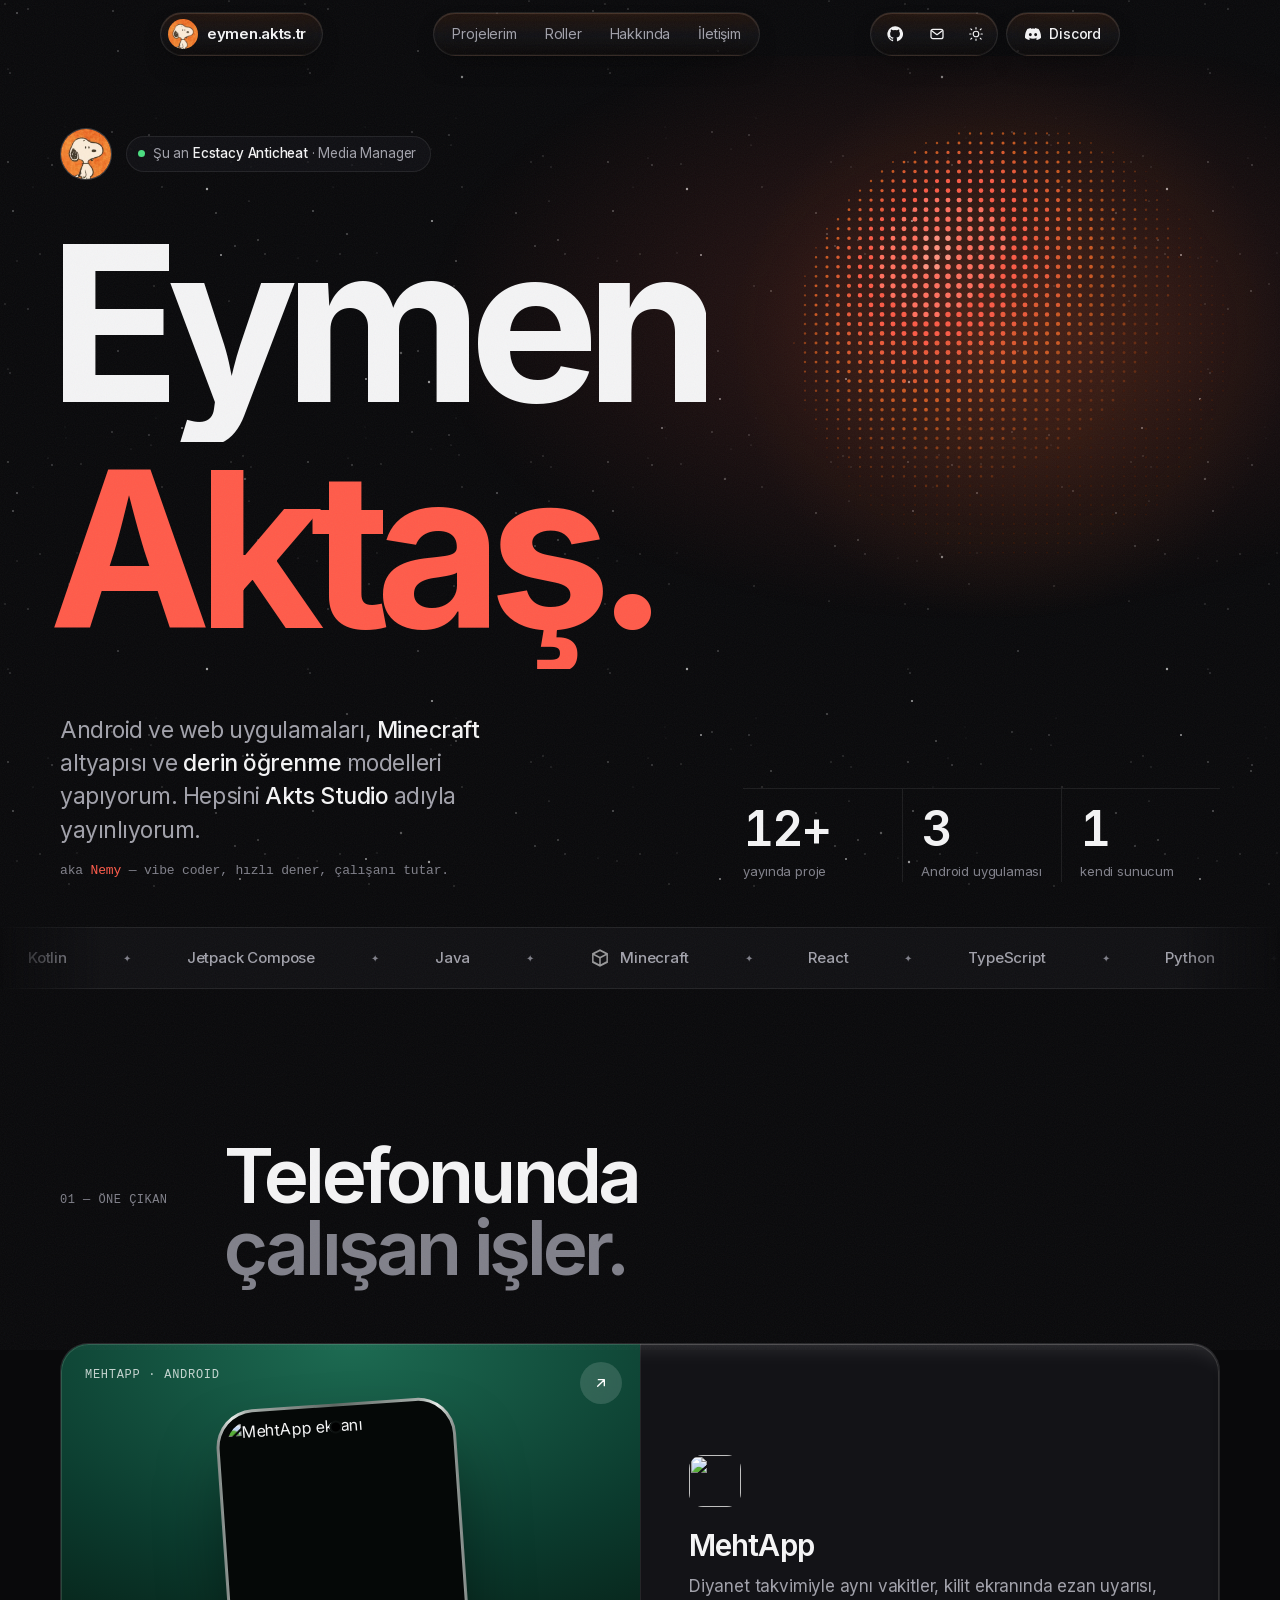
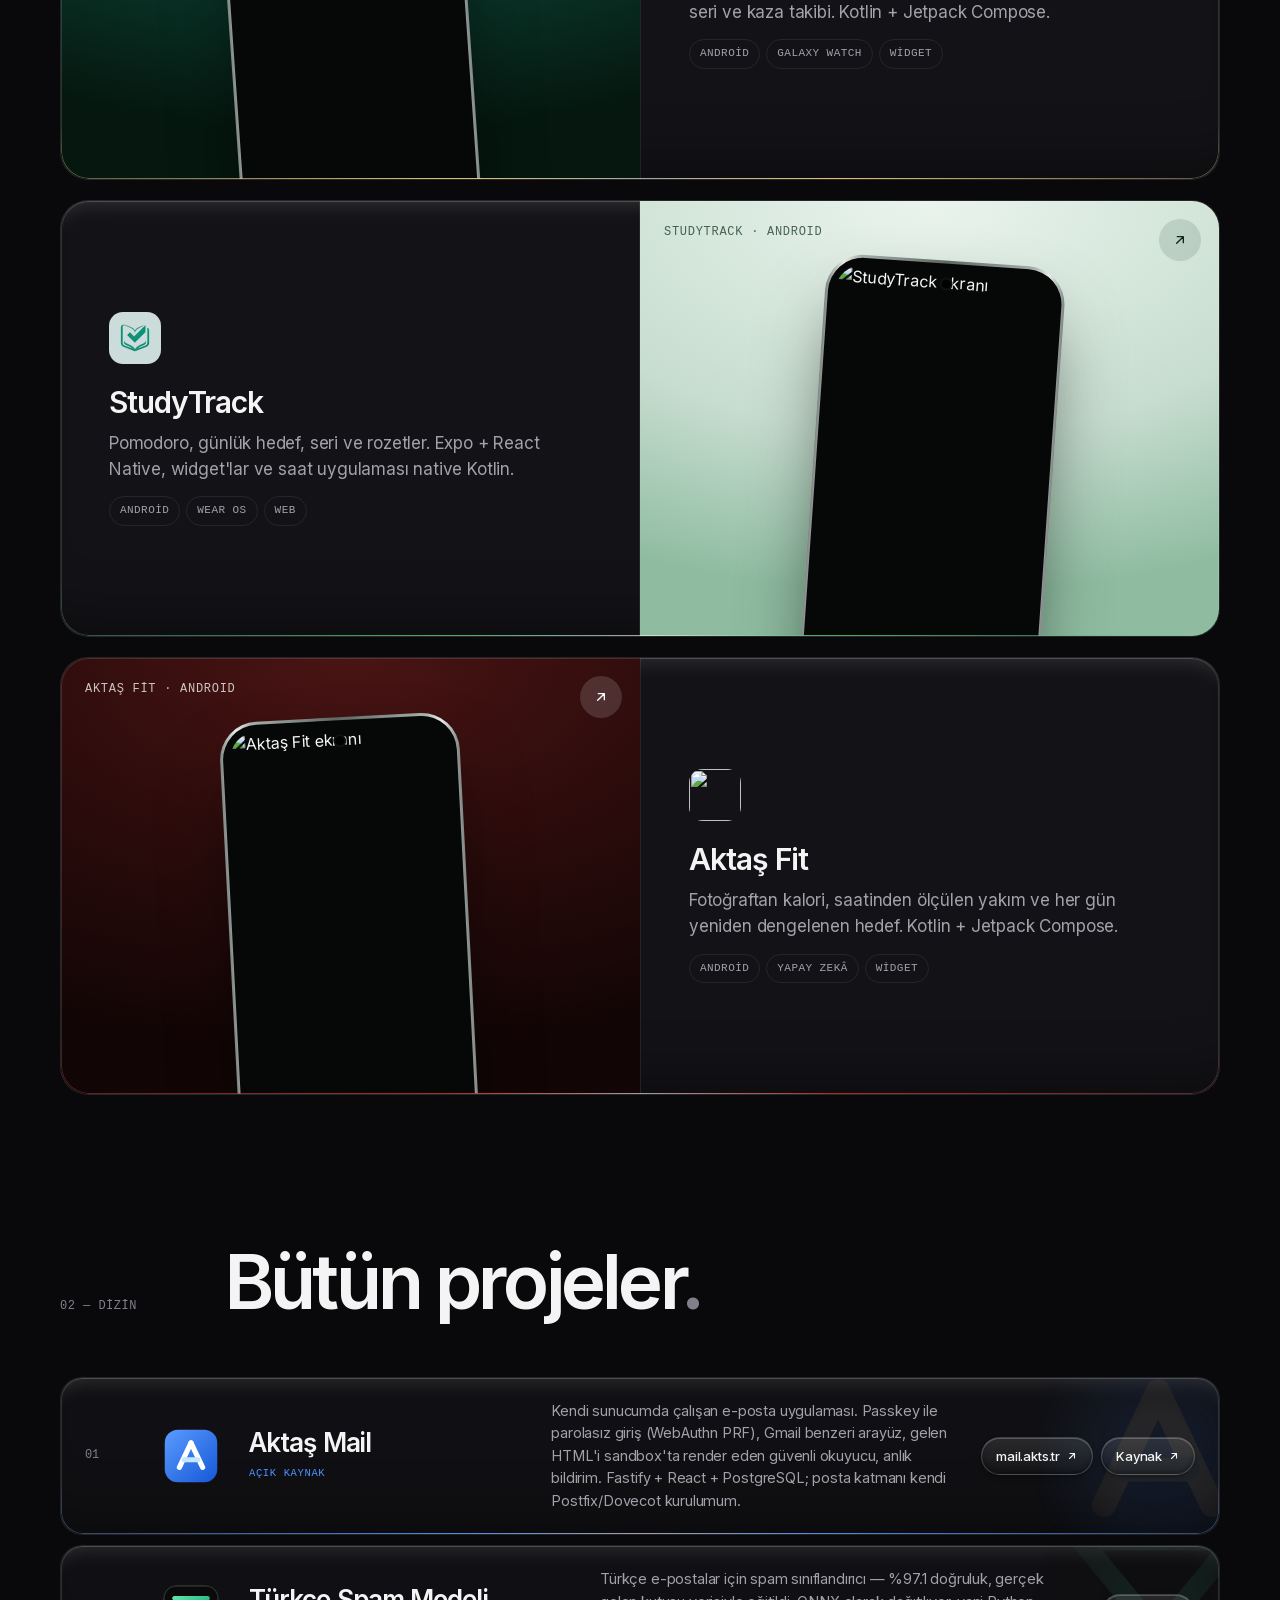
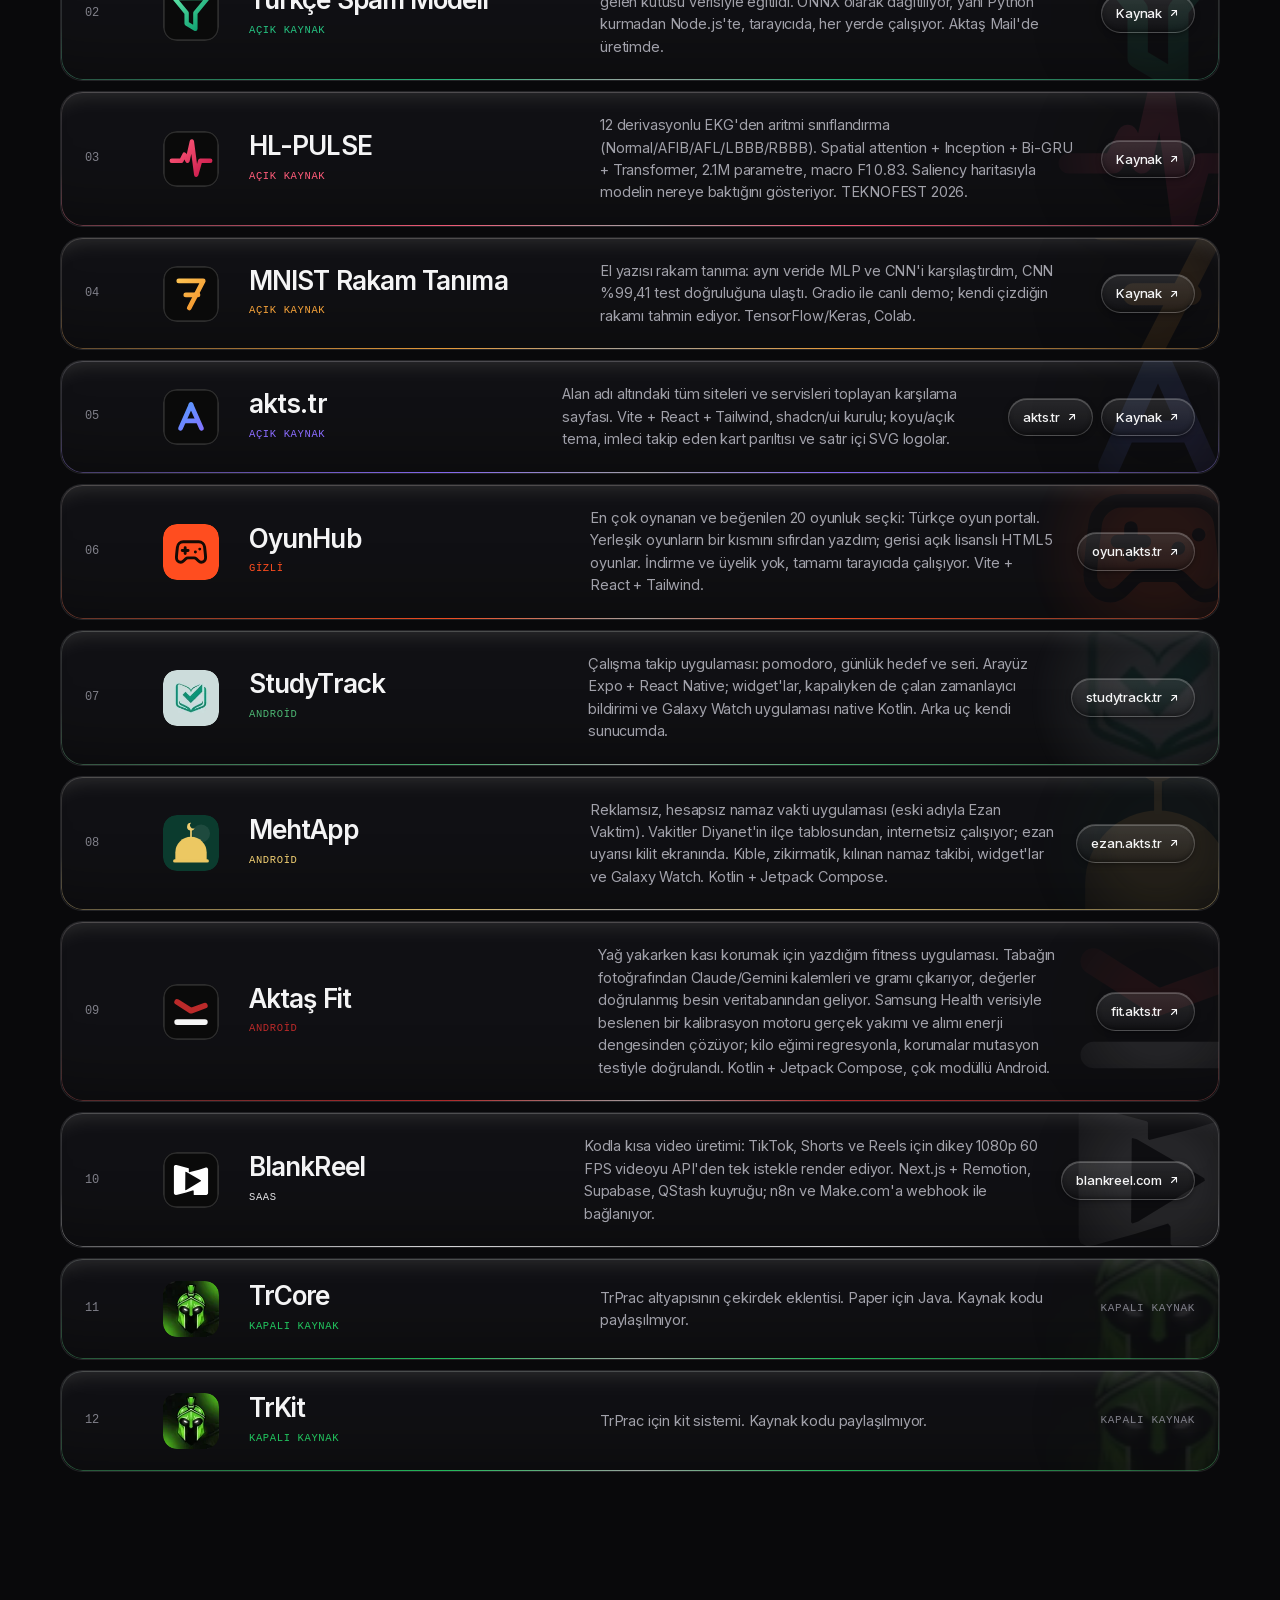
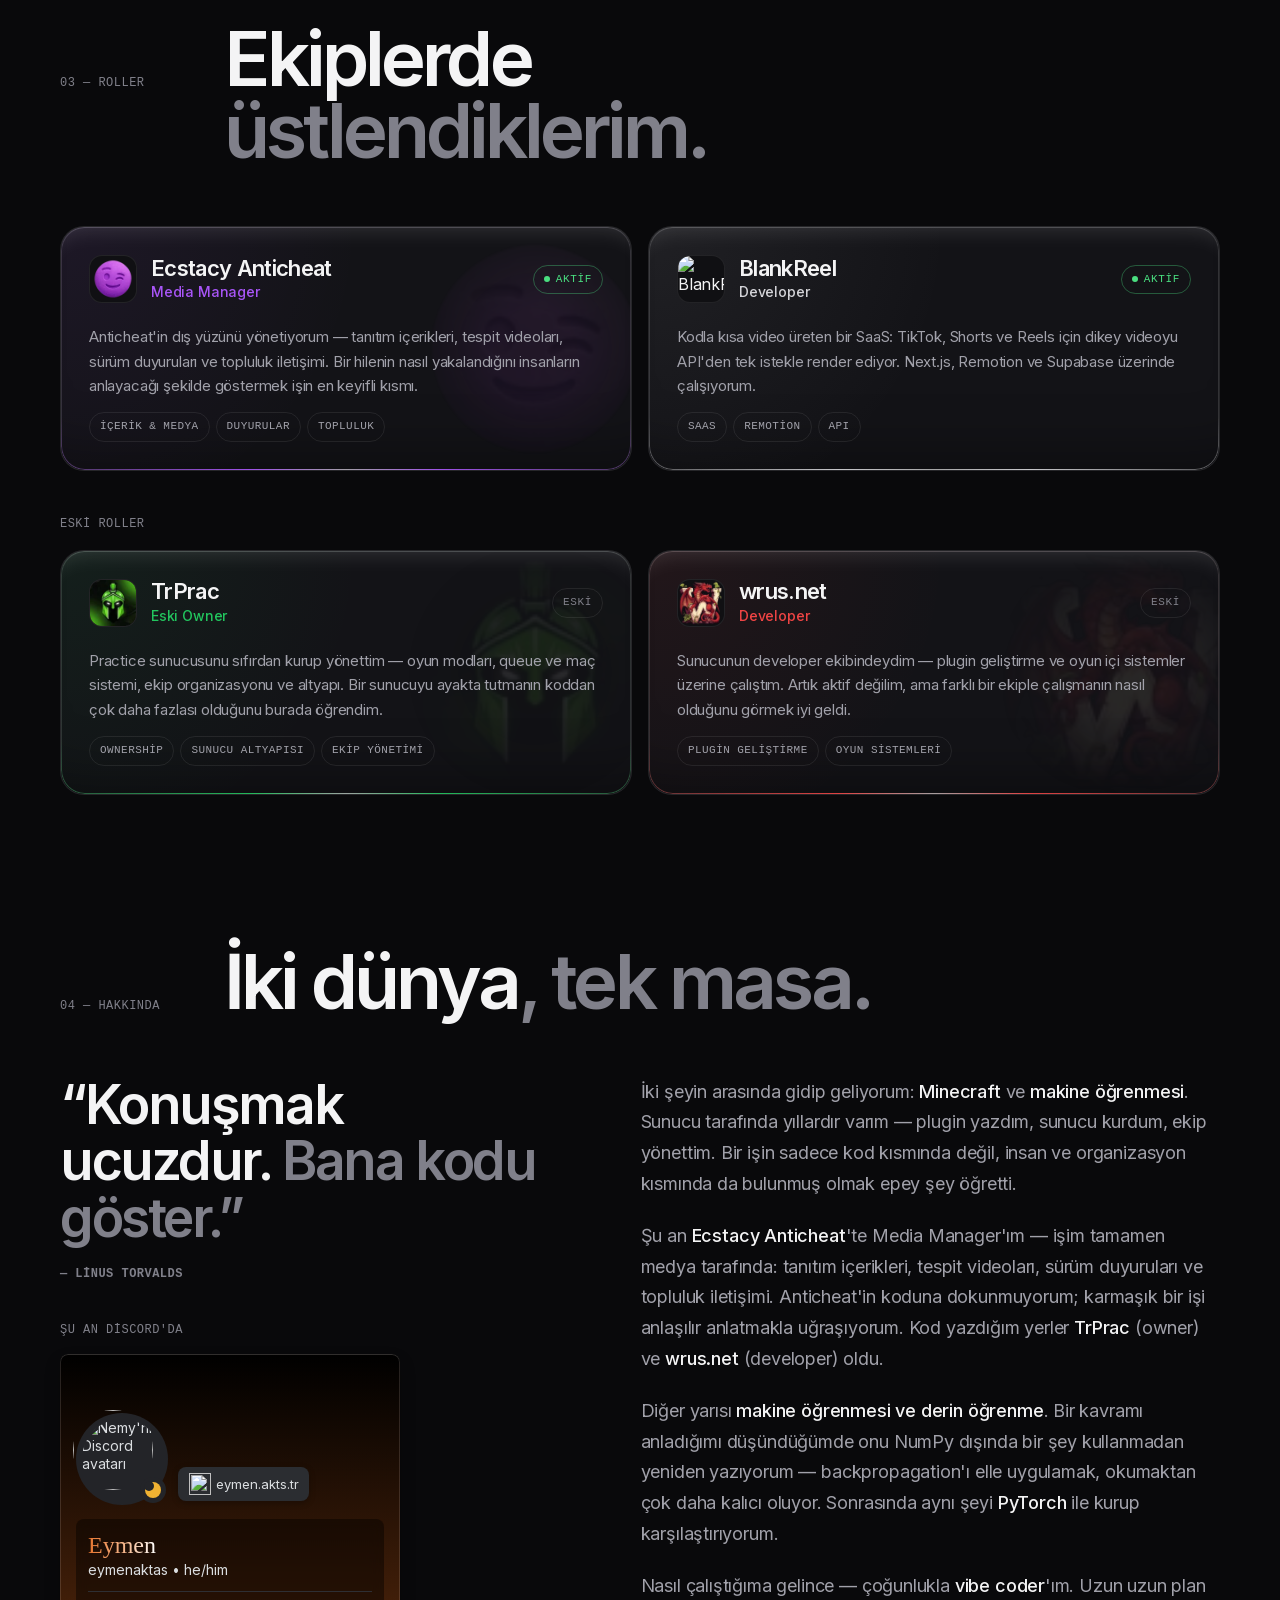
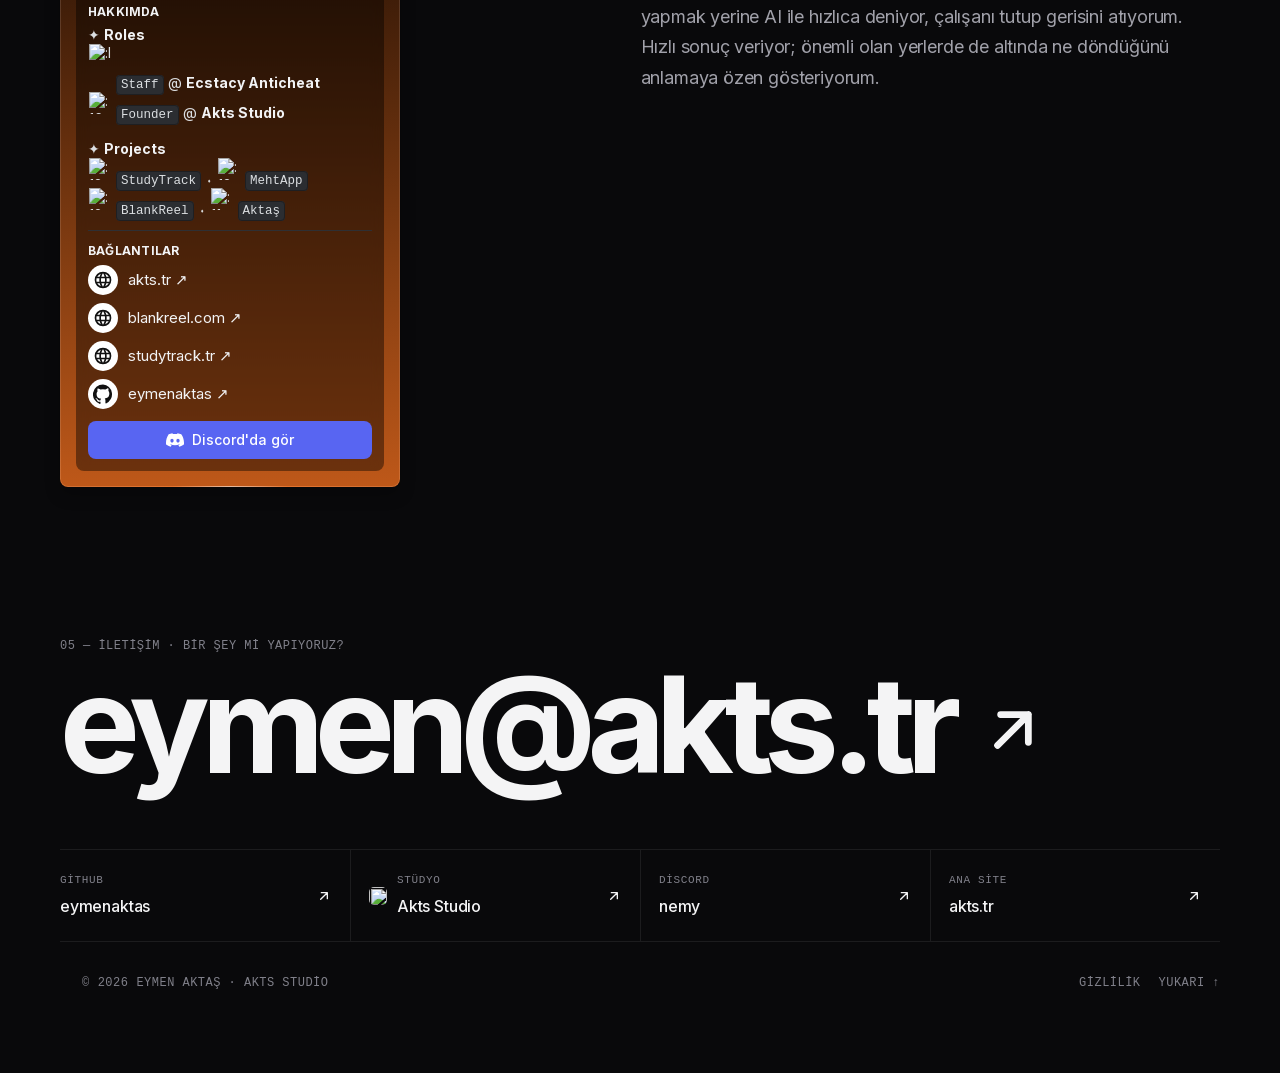
==== commit 403688c4: "Reveal earlier with a wider margin and show skipped items instantly" ====
--- a/index.html
+++ b/index.html
@@ -99,7 +99,7 @@
 [data-theme="light"] .gl{background:linear-gradient(180deg,rgba(255,255,255,.62),rgba(255,248,240,.4));border-color:rgba(0,0,0,.08);
   box-shadow:inset 0 1px 0 rgba(255,255,255,.8),0 10px 26px -14px rgba(60,30,10,.35)}
 [data-theme="light"] .gl::before{background:radial-gradient(120% 90% at 50% -40%,rgba(190,88,25,.1),transparent 60%)}
-.bar-row{transform-origin:50% 0;transition:transform .45s var(--ease);will-change:transform}
+.bar-row{transform-origin:50% 0;transition:transform .45s var(--ease)}
 .bar.stuck .bar-row{transform:translate3d(0,-2px,0) scale(.965,.94)}
 @media(prefers-reduced-transparency:reduce){.gl{background:var(--surface);backdrop-filter:none;-webkit-backdrop-filter:none}}
 .mark{gap:9px;padding:0 16px 0 7px;font-weight:600;letter-spacing:-.02em;font-size:15px;white-space:nowrap}
@@ -185,7 +185,7 @@
 .sec-head h2{font-size:clamp(36px,6vw,76px);font-weight:600;letter-spacing:-.05em;line-height:.95}
 .sec-head h2 span{color:var(--dim)}
 @media(max-width:760px){.sec-head{grid-template-columns:1fr;gap:10px}}
-.rv{opacity:0;transform:translateY(20px);transition:opacity .4s var(--ease),transform .4s var(--ease)}
+.rv{opacity:0;transform:translateY(20px);transition:opacity .3s var(--ease),transform .3s var(--ease)}
 .rv.in{opacity:1;transform:none}
 
 /* ═══════════ ÖNE ÇIKANLAR ═══════════ */
@@ -347,10 +347,11 @@
 @keyframes ignite{0%{filter:brightness(2.1) drop-shadow(0 0 18px rgb(var(--brand-rgb)/.9))}100%{filter:drop-shadow(0 0 5px rgb(var(--brand-rgb)/.32))}}
 
 /* dağıtılma girişi */
-.rv.deal{transform:translateY(60px) scale(.94) rotate(-2deg);transition:opacity .4s var(--ease),transform .55s cubic-bezier(.2,1.02,.3,1),box-shadow .55s var(--ease),border-color .4s}
+.rv.deal{transform:translateY(60px) scale(.94) rotate(-2deg);transition:opacity .3s var(--ease),transform .45s cubic-bezier(.2,1.02,.3,1),box-shadow .55s var(--ease),border-color .4s}
 .rv.deal.in{transform:none}
+.rv.instant,.rv.instant h2{transition:none!important}
 .rv.deal.in.settled{transition:transform .55s var(--ease),box-shadow .55s var(--ease),border-color .4s}
-.sec-head.rv h2{transform:translateY(30%);transition:transform .5s var(--ease)}
+.sec-head.rv h2{transform:translateY(30%);transition:transform .35s var(--ease)}
 .sec-head.rv.in h2{transform:none}
 
 /* parlak hap butonlar */
@@ -936,15 +937,27 @@
 setInterval(() => { if (!document.hidden) dcYokla(); }, 30000);
 
 /* ─────────── 5. KAYDIRMA ─────────── */
-const io = new IntersectionObserver(es => es.forEach(e => {
-  if (!e.isIntersecting) return;
-  const sibs = [...e.target.parentElement.children].filter(c => c.classList.contains("rv"));
-  e.target.style.transitionDelay = Math.min(sibs.indexOf(e.target), 4) * 35 + "ms";
-  e.target.classList.add("in"); io.unobserve(e.target);
+const pending = new Set(document.querySelectorAll(".rv"));
+const reveal = (el, instant) => {
+  if (!pending.delete(el)) return;
+  io.unobserve(el);
+  if (instant) el.classList.add("instant");
+  else {
+    const sibs = [...el.parentElement.children].filter(c => c.classList.contains("rv"));
+    el.style.transitionDelay = Math.min(sibs.indexOf(el), 3) * 30 + "ms";
+  }
+  el.classList.add("in");
   // Giriş bitince gecikmeyi sil: yoksa hover tepkisi de kademeli gecikirdi.
-  if (e.target.classList.contains("deal")) setTimeout(() => { e.target.style.transitionDelay = ""; e.target.classList.add("settled"); }, 900);
-}), { threshold: .05, rootMargin: "0px 0px 15% 0px" });
-document.querySelectorAll(".rv").forEach(el => io.observe(el));
+  if (el.classList.contains("deal")) setTimeout(() => { el.style.transitionDelay = ""; el.classList.add("settled"); }, 700);
+};
+// Geniş alt marj: öğe ekrana girmeden önce animasyon başlar; threshold 0.
+const io = new IntersectionObserver(es => es.forEach(e => { if (e.isIntersecting) reveal(e.target, e.boundingClientRect.bottom < 0); }),
+  { threshold: 0, rootMargin: "0px 0px 40% 0px" });
+pending.forEach(el => io.observe(el));
+// Hızlı kaydırma: görünüm alanının üstünde kalıp hiç kesişmemiş öğeler animasyonsuz hemen görünür.
+let sweepRaf = 0;
+const sweep = () => { sweepRaf = 0; for (const el of pending) if (el.getBoundingClientRect().bottom < 0) reveal(el, true); };
+addEventListener("scroll", () => { if (pending.size && !sweepRaf) sweepRaf = requestAnimationFrame(sweep); }, { passive: true });
 
 const bar = document.getElementById("bar");
 {
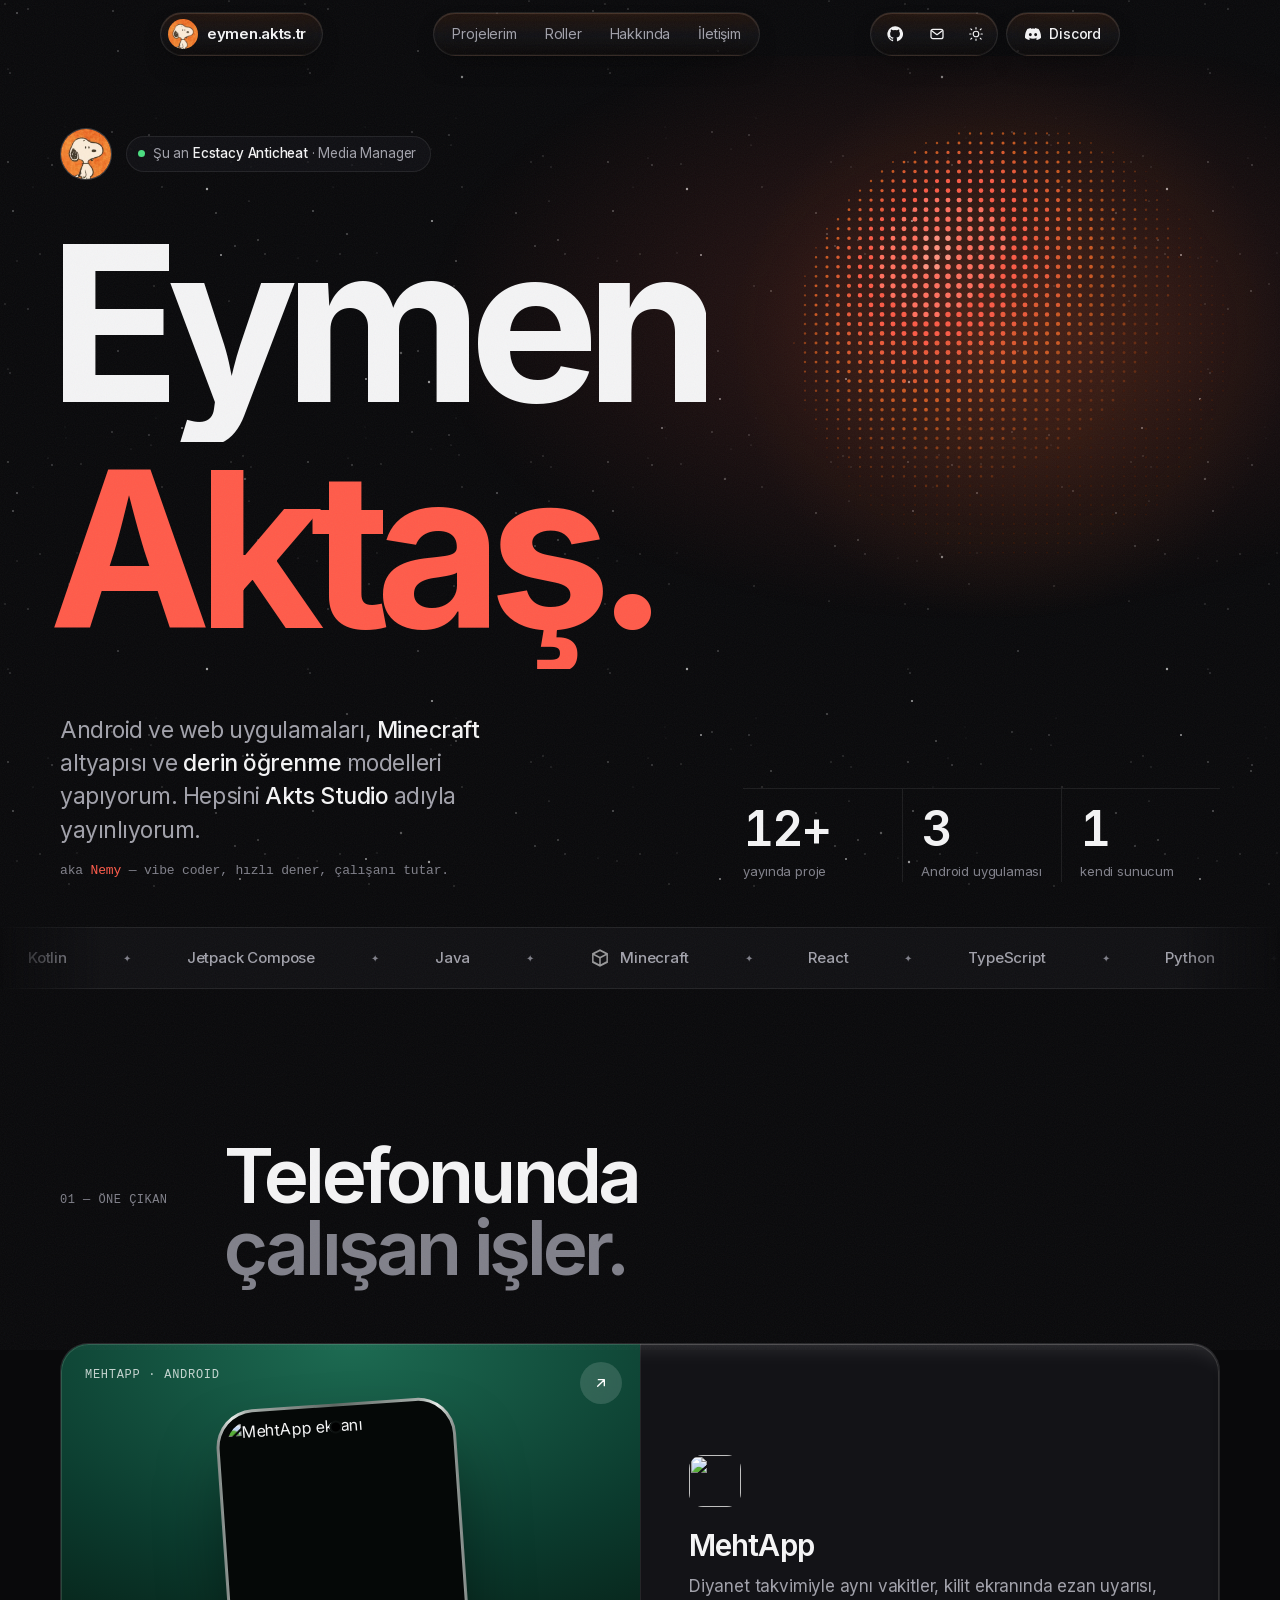
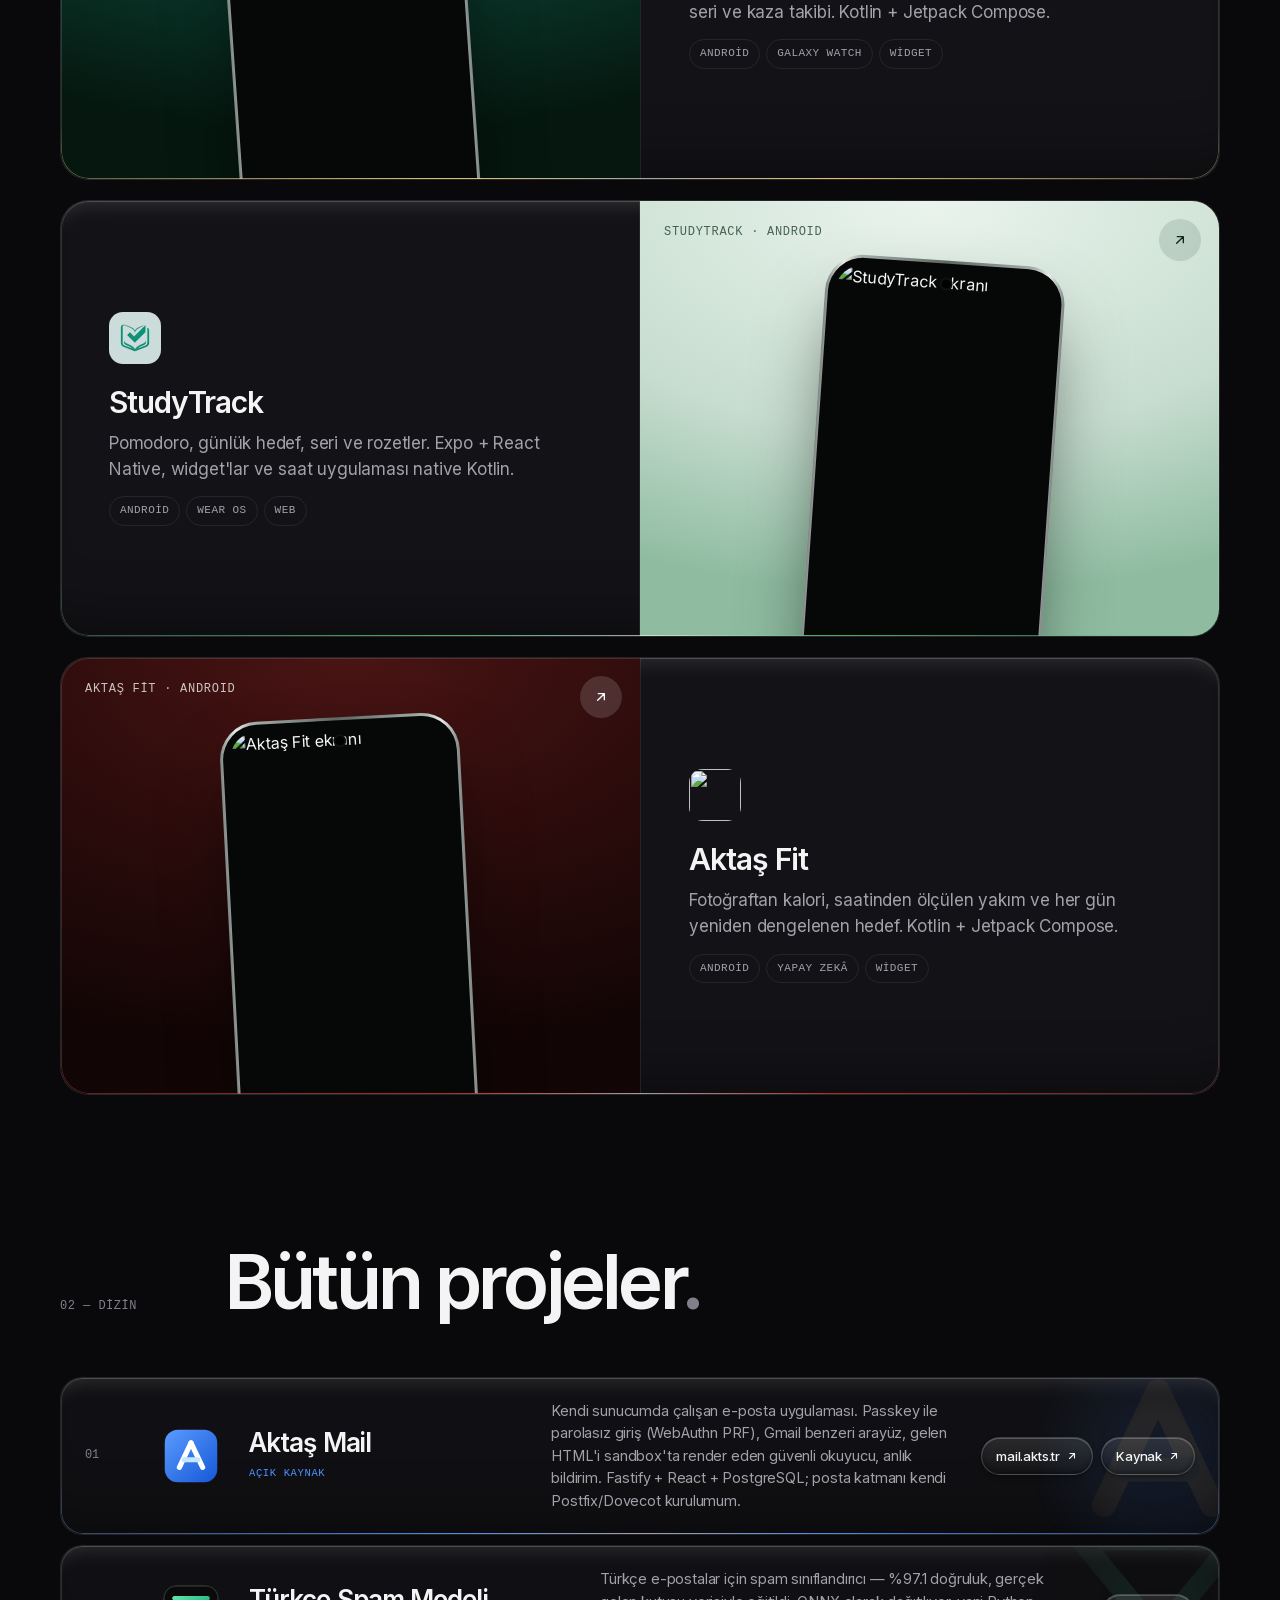
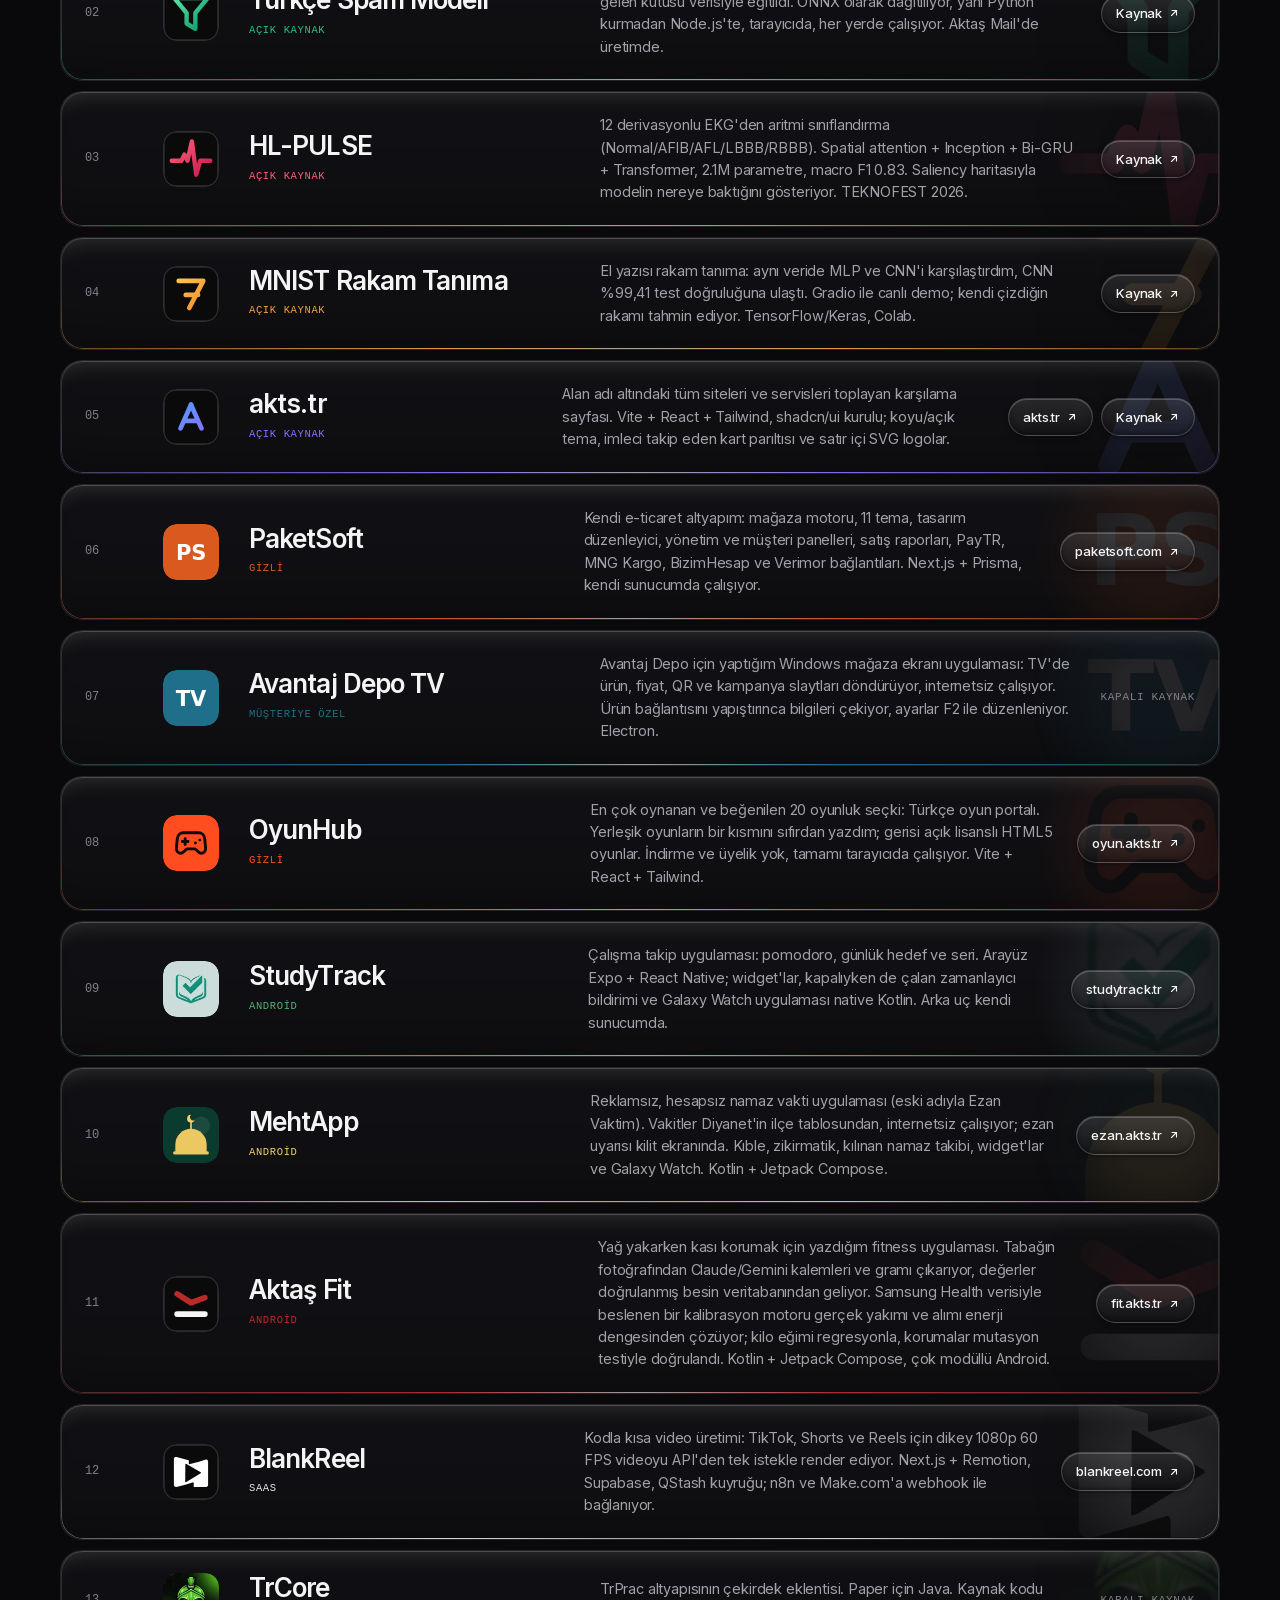
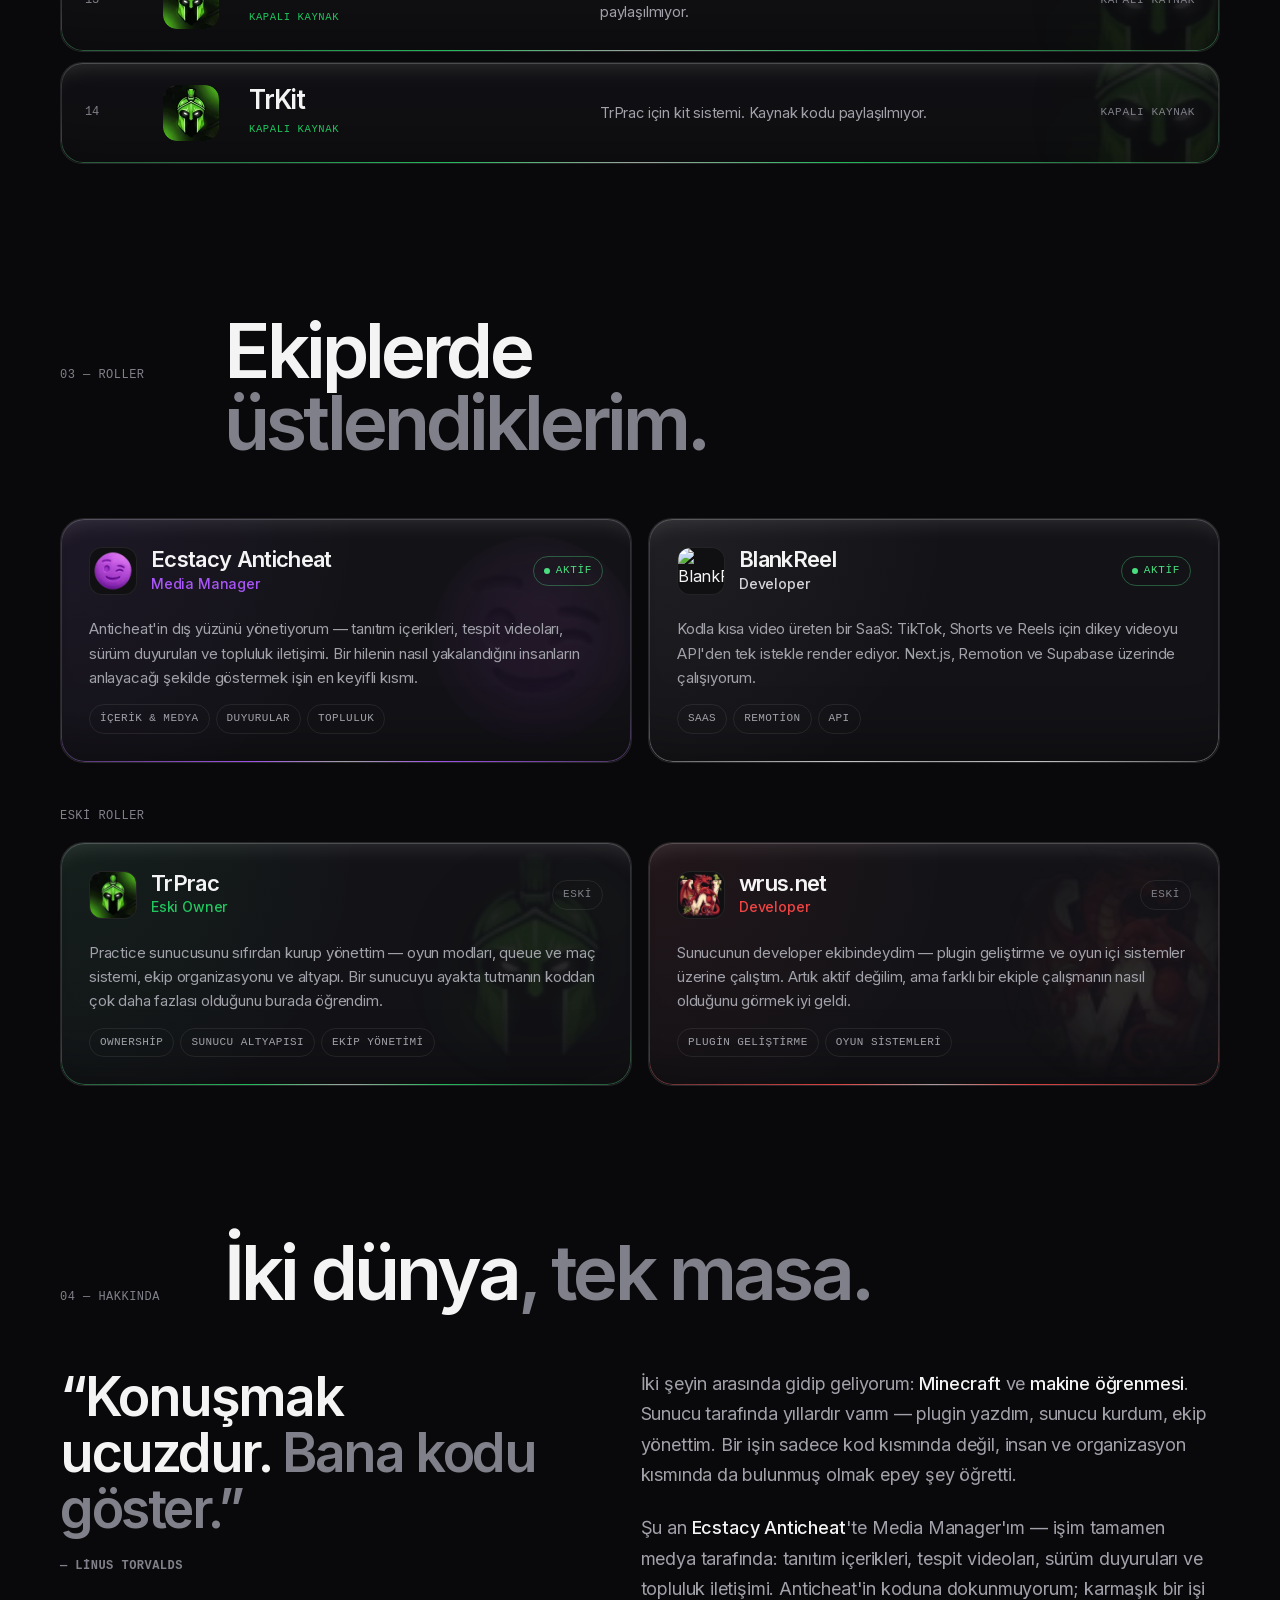
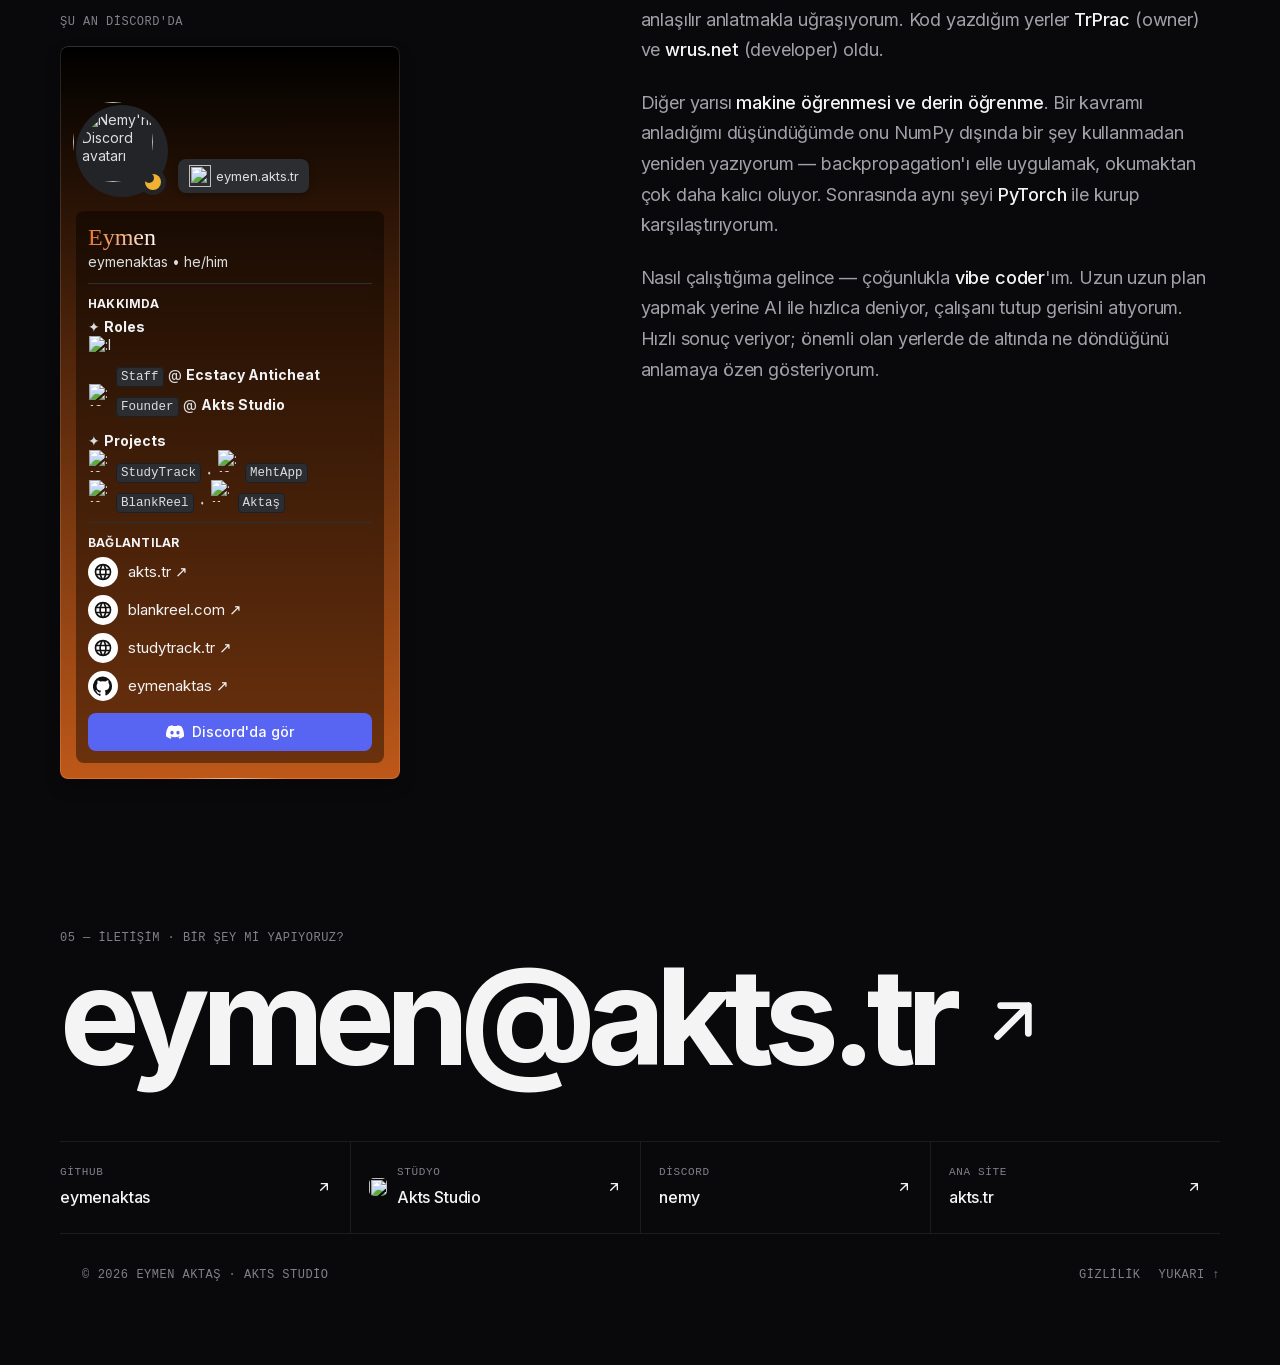
==== commit e949af6f: "Add PaketSoft and Avantaj Depo TV projects" ====
--- a/index.html
+++ b/index.html
@@ -700,6 +700,17 @@
     name:"akts.tr", badge:"Açık kaynak", brand:"#8b6cff",
     url:"https://akts.tr", repo:"https://github.com/Akts-Studio/akts-landing",
     desc:"Alan adı altındaki tüm siteleri ve servisleri toplayan karşılama sayfası. Vite + React + Tailwind, shadcn/ui kurulu; koyu/açık tema, imleci takip eden kart parıltısı ve satır içi SVG logolar."
+  },
+  {
+    logo:`<rect width="64" height="64" rx="15" fill="#d9591f"/><text x="32" y="41" text-anchor="middle" font-family="system-ui,sans-serif" font-size="24" font-weight="700" fill="#fff">PS</text>`,
+    name:"PaketSoft", badge:"Gizli", brand:"#d9591f",
+    url:"https://paketsoft.com",
+    desc:"Kendi e-ticaret altyapım: mağaza motoru, 11 tema, tasarım düzenleyici, yönetim ve müşteri panelleri, satış raporları, PayTR, MNG Kargo, BizimHesap ve Verimor bağlantıları. Next.js + Prisma, kendi sunucumda çalışıyor."
+  },
+  {
+    logo:`<rect width="64" height="64" rx="15" fill="#1f6f8b"/><text x="32" y="41" text-anchor="middle" font-family="system-ui,sans-serif" font-size="24" font-weight="700" fill="#fff">TV</text>`,
+    name:"Avantaj Depo TV", badge:"Müşteriye özel", brand:"#1f6f8b",
+    desc:"Avantaj Depo için yaptığım Windows mağaza ekranı uygulaması: TV'de ürün, fiyat, QR ve kampanya slaytları döndürüyor, internetsiz çalışıyor. Ürün bağlantısını yapıştırınca bilgileri çekiyor, ayarlar F2 ile düzenleniyor. Electron."
   },
   {
     logo:`<rect width="64" height="64" rx="15" fill="#ff4d1f"/><path transform="translate(12 12) scale(1.667)" d="M6 11h4 M8 9v4 M15 12h.01 M18 10h.01 M17.32 5H6.68a4 4 0 0 0-3.978 3.59c-.006.052-.01.101-.017.152C2.604 9.416 2 14.456 2 16a3 3 0 0 0 3 3c1 0 1.5-.5 2-1l1.414-1.414A2 2 0 0 1 9.828 16h4.344a2 2 0 0 1 1.414.586L17 18c.5.5 1 1 2 1a3 3 0 0 0 3-3c0-1.545-.604-6.584-.685-7.258-.007-.05-.011-.1-.017-.151A4 4 0 0 0 17.32 5z" fill="none" stroke="#140a05" stroke-width="2" stroke-linecap="round" stroke-linejoin="round"/>`,
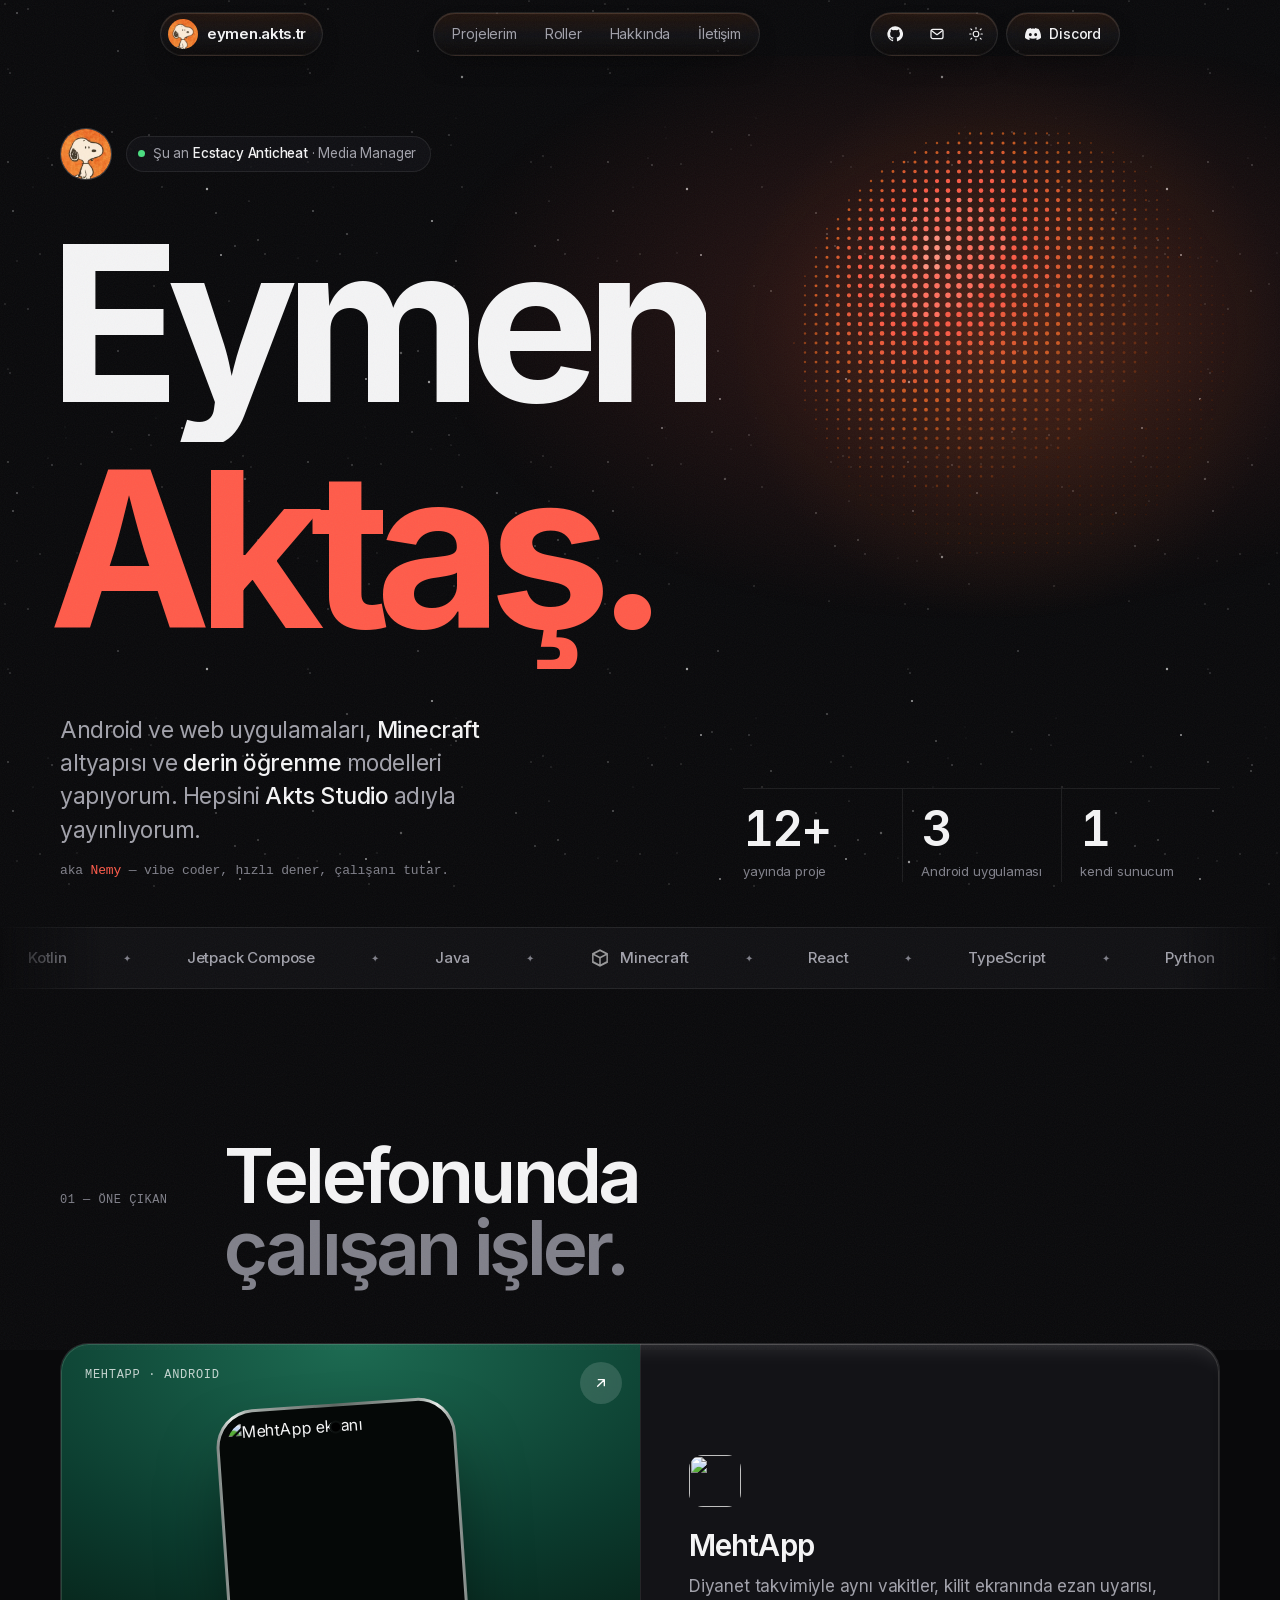
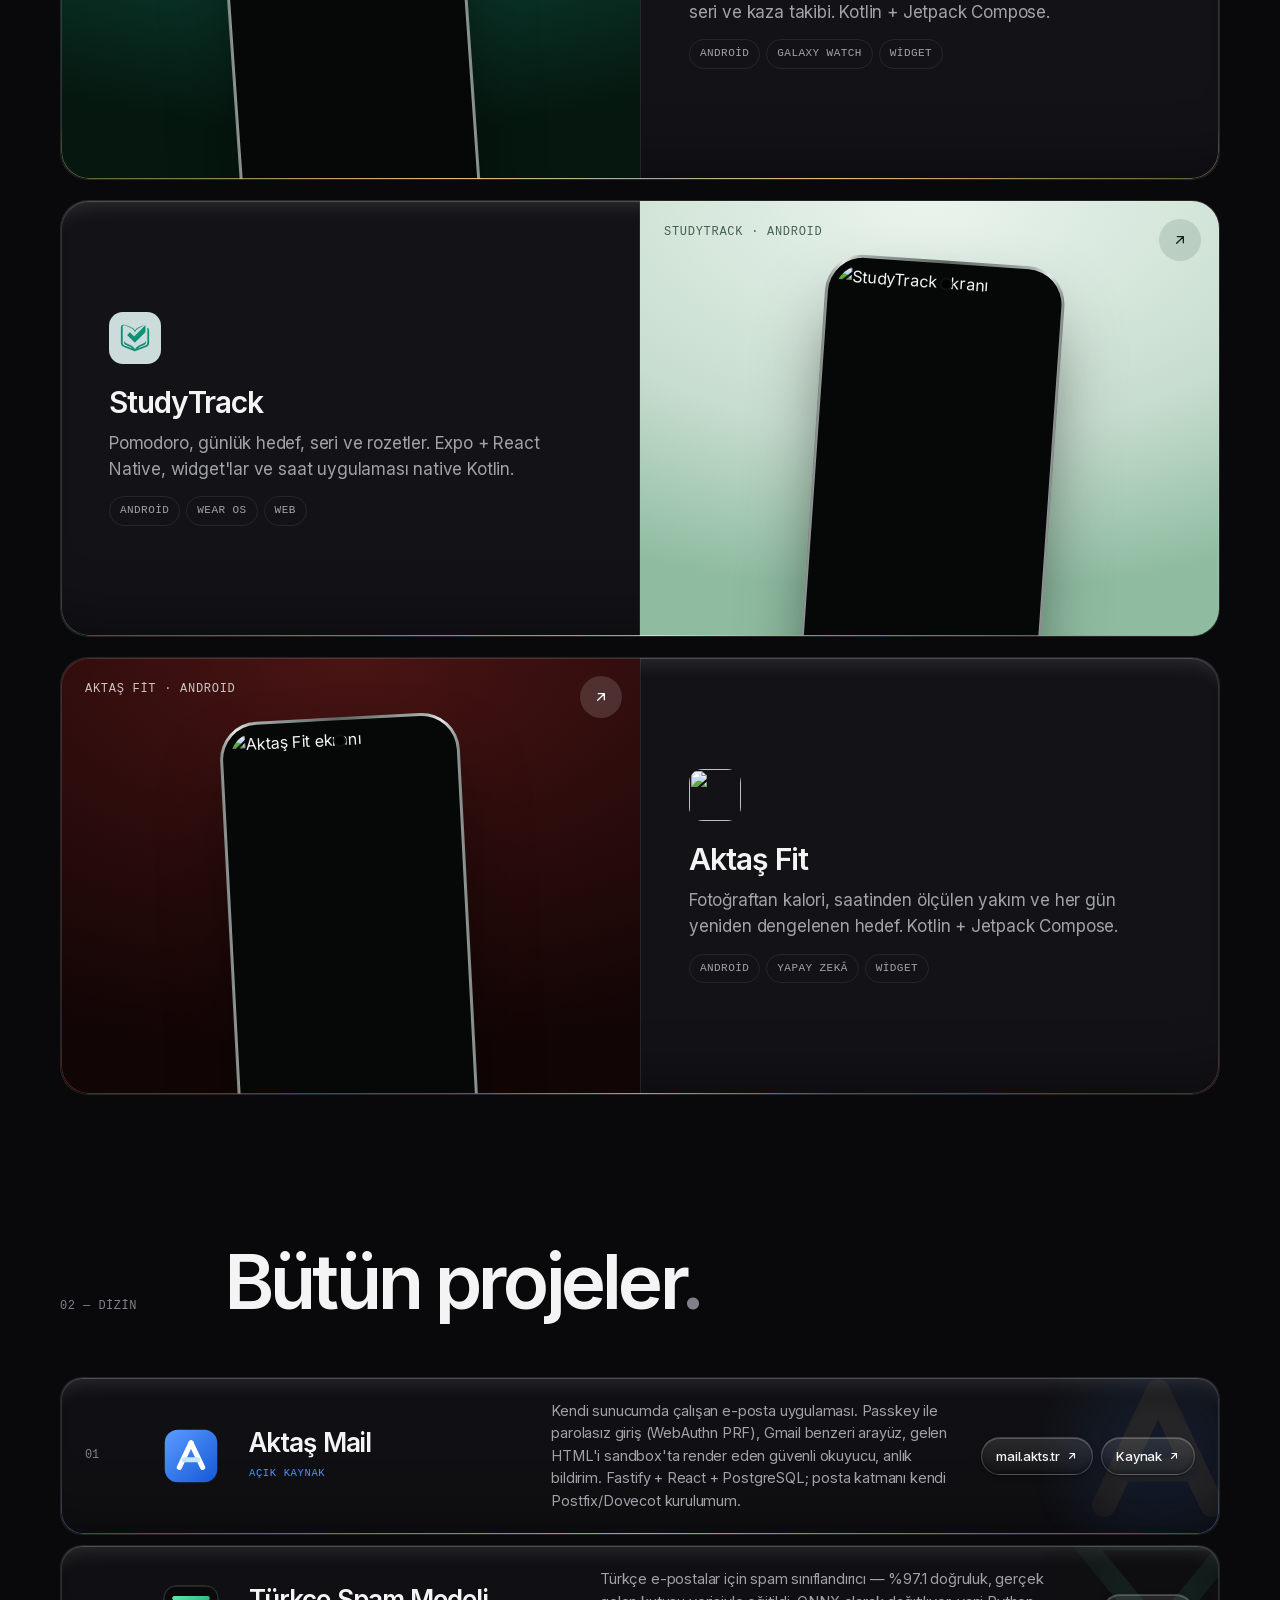
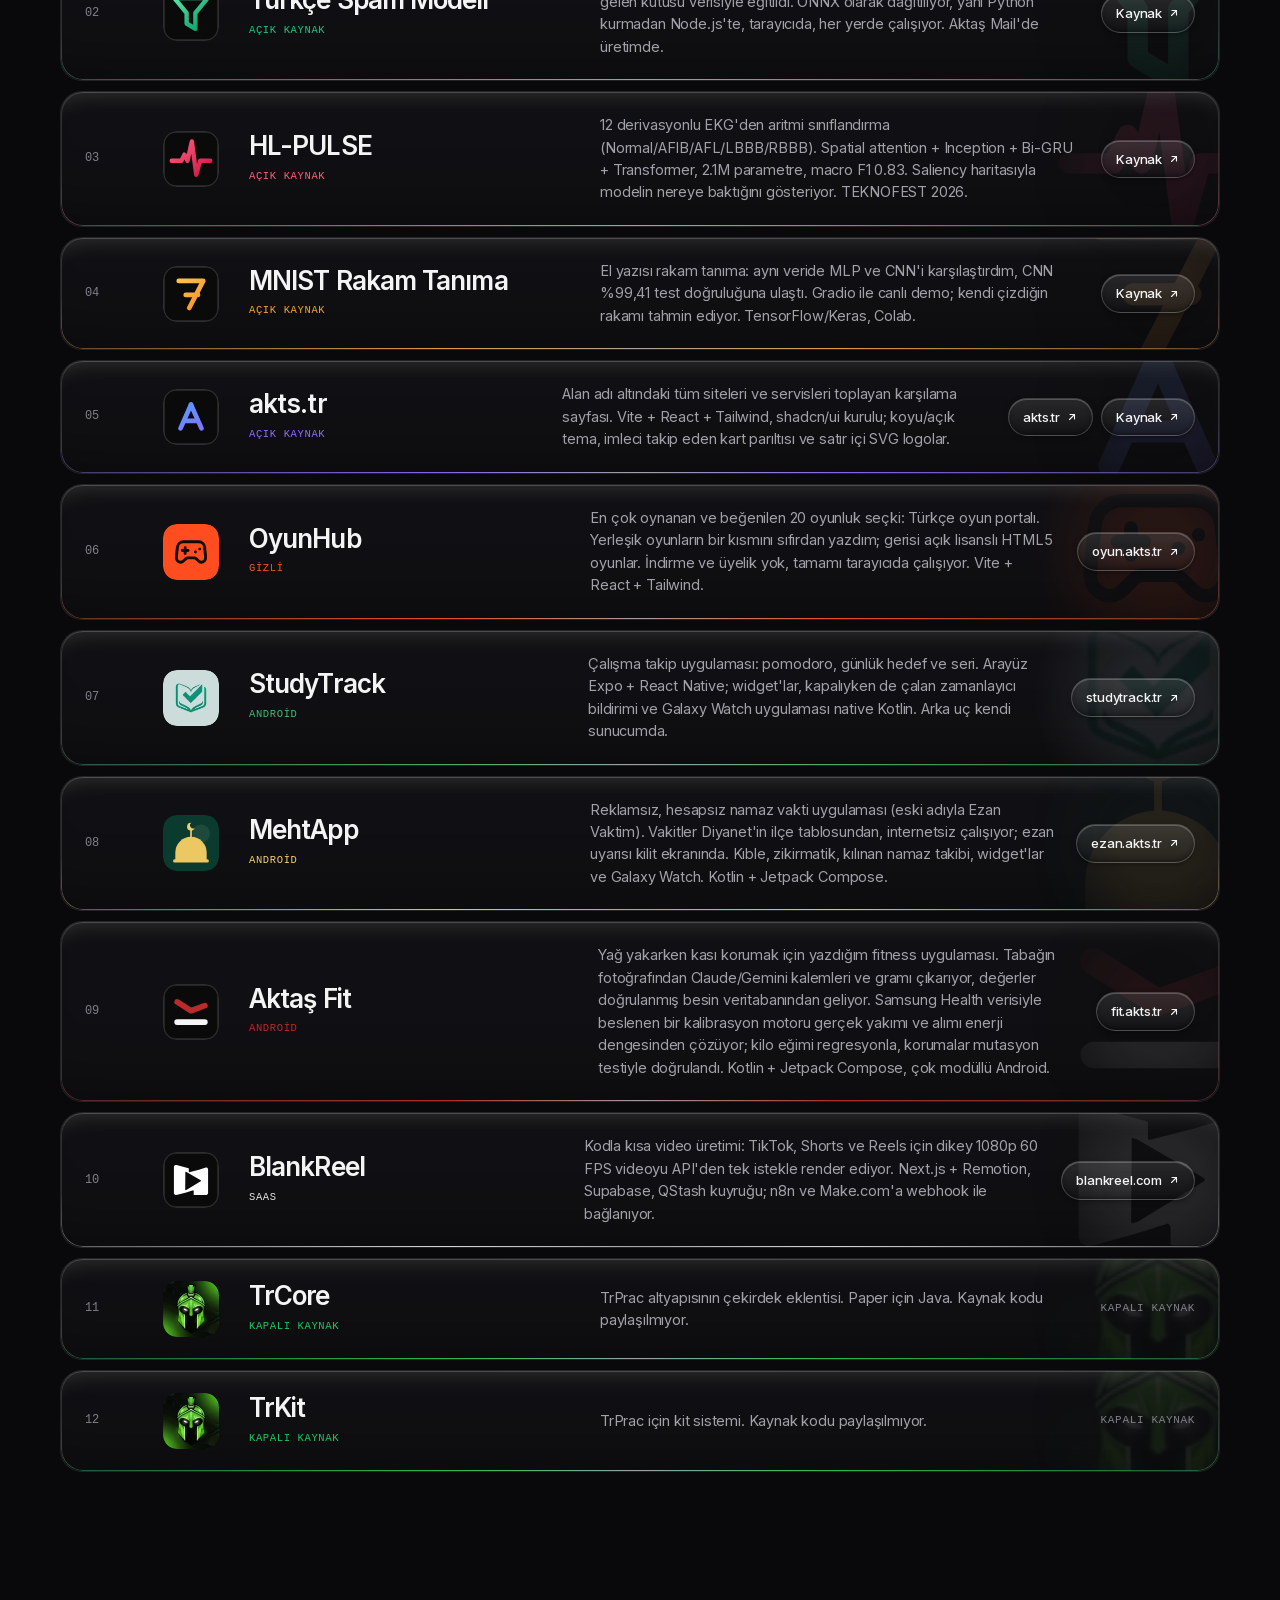
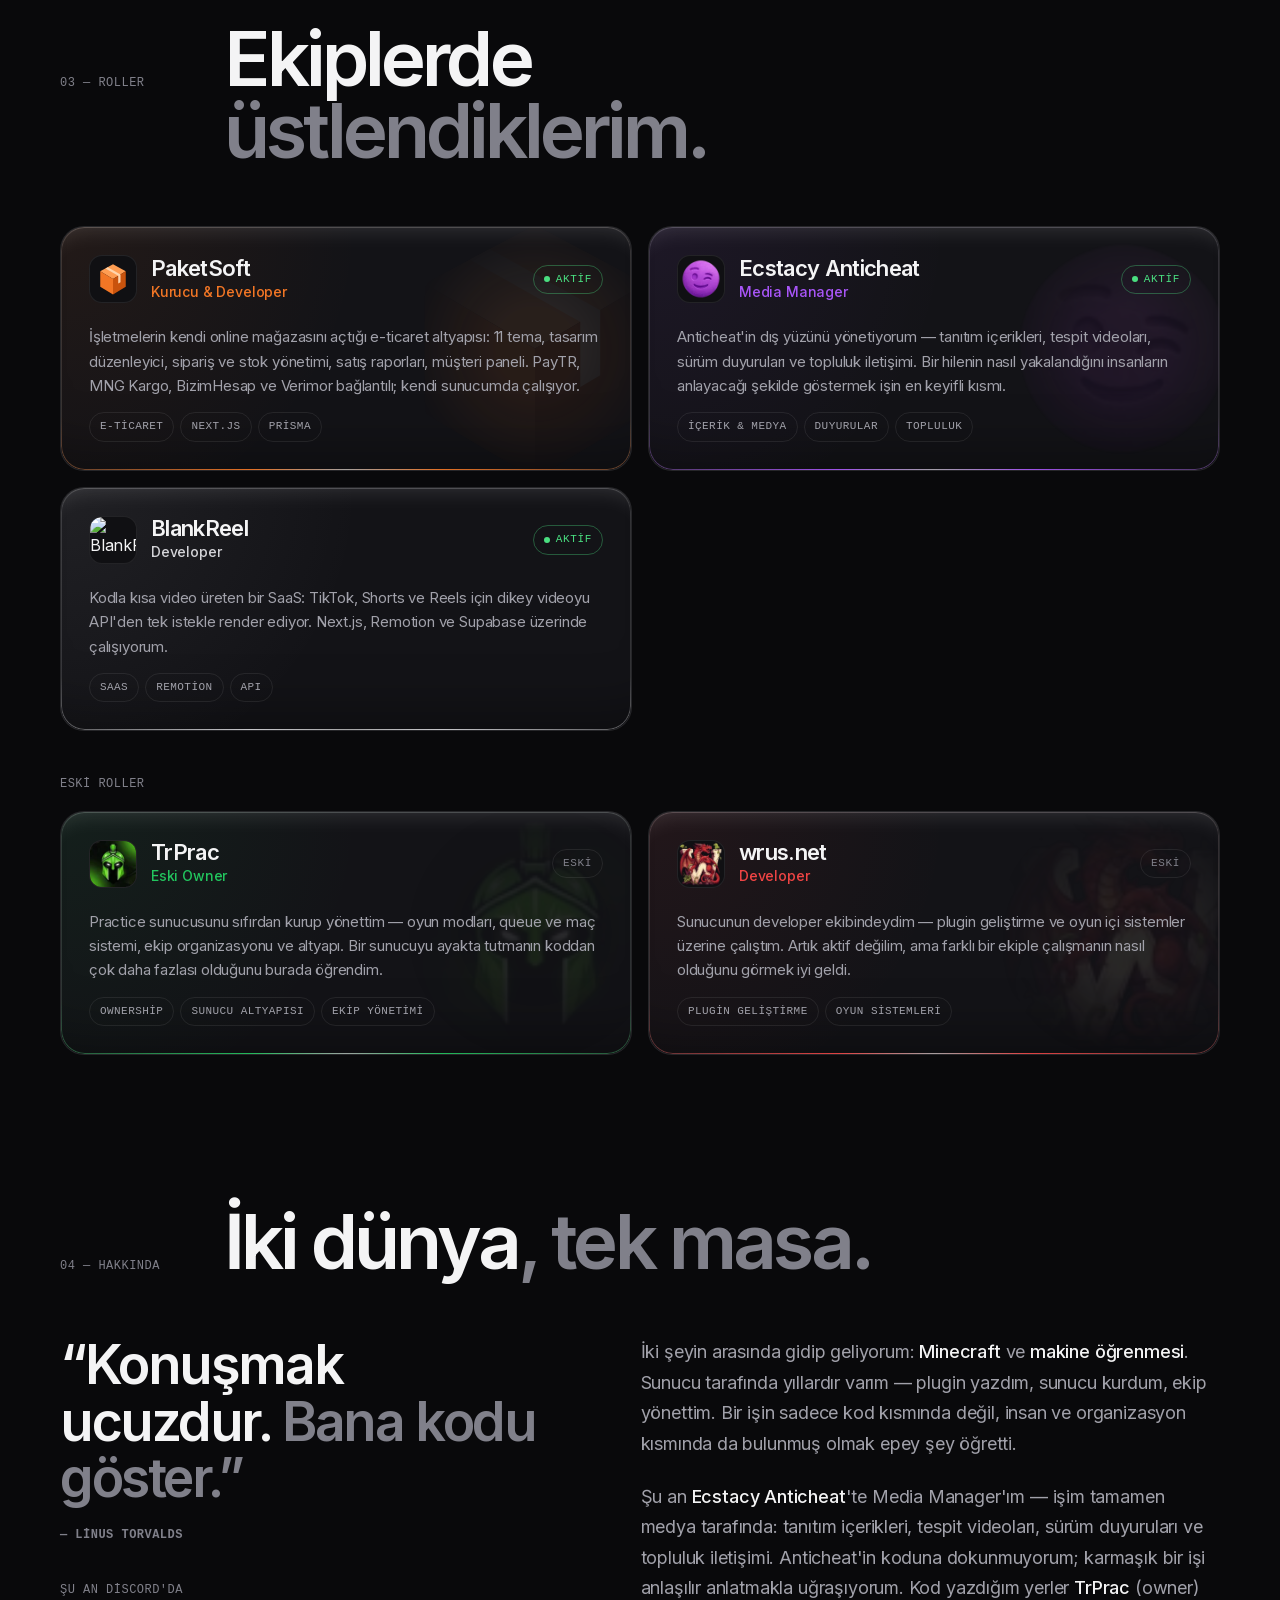
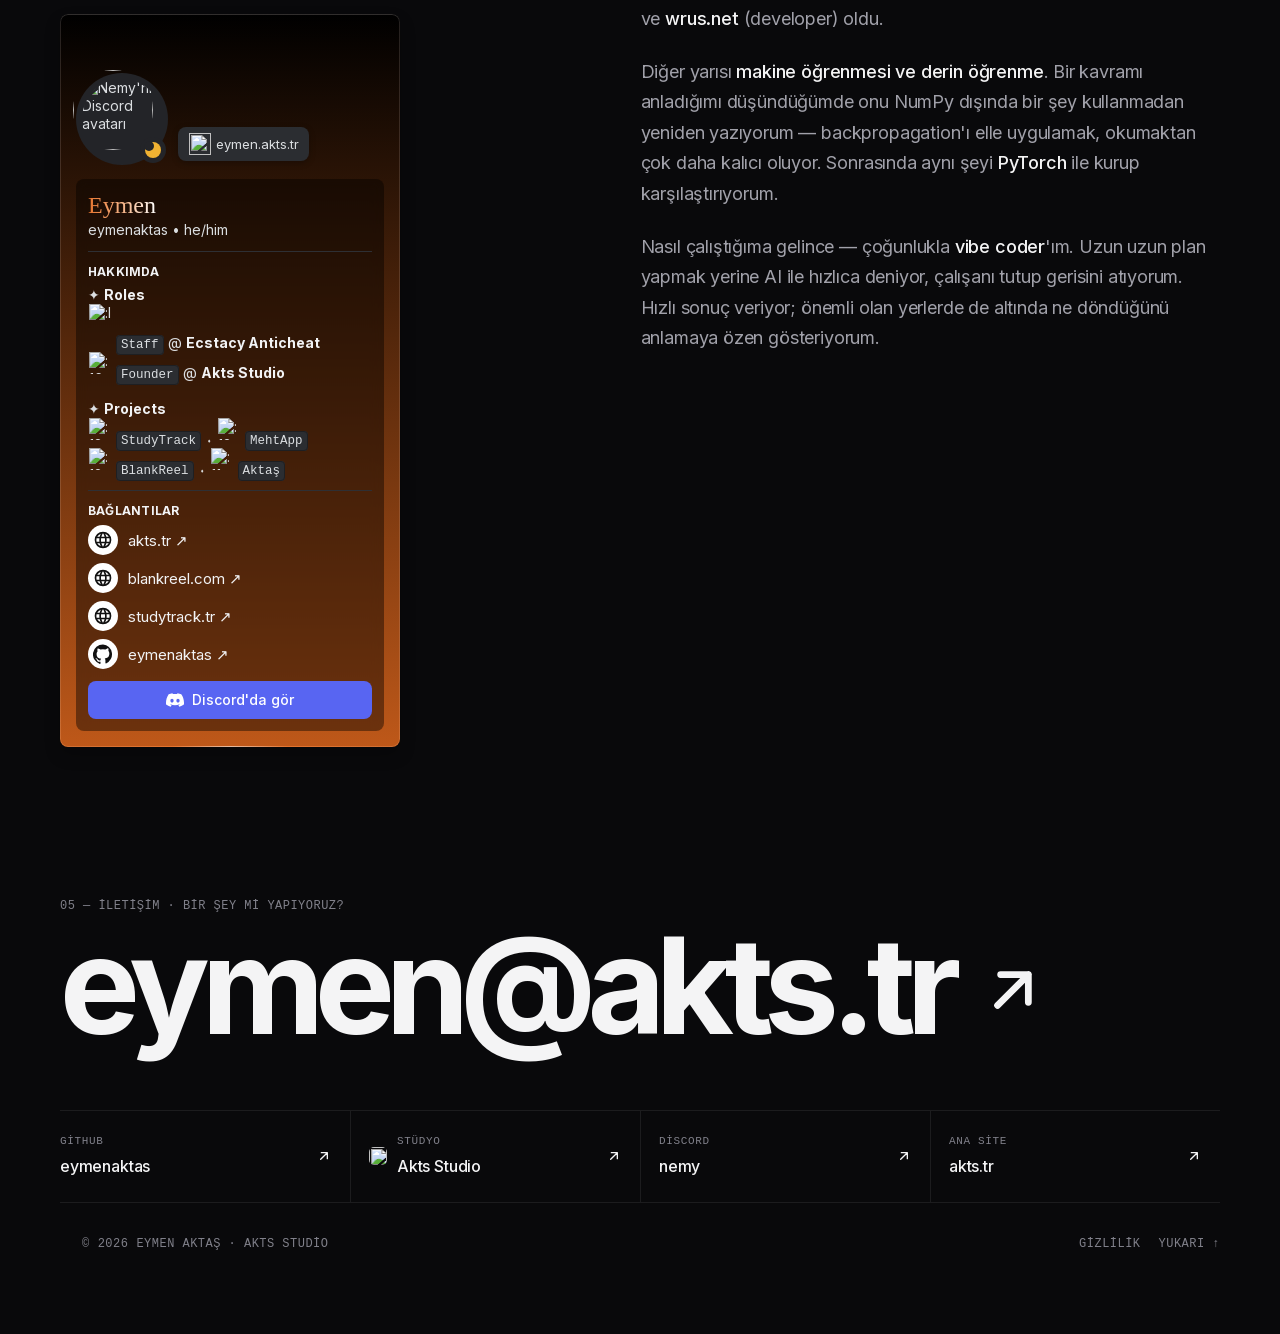
==== commit 90011536: "Move PaketSoft to roles and remove client project" ====
--- a/index.html
+++ b/index.html
@@ -572,6 +572,11 @@
 <section id="roller">
   <div class="sec-head rv"><span class="mono">03 — Roller</span><h2>Ekiplerde<br><span>üstlendiklerim.</span></h2></div>
   <div class="roles">
+    <article class="role rv deal" style="--brand:var(--c);--c:#f27625">
+      <div class="role-top"><img src="assets/paketsoft.svg" width="48" height="48" loading="lazy" alt="PaketSoft logosu" style="padding:6px;object-fit:contain" /><div><h3>PaketSoft</h3><div class="t">Kurucu &amp; Developer</div></div><span class="pill-s on">Aktif</span></div>
+      <p>İşletmelerin kendi online mağazasını açtığı e-ticaret altyapısı: 11 tema, tasarım düzenleyici, sipariş ve stok yönetimi, satış raporları, müşteri paneli. PayTR, MNG Kargo, BizimHesap ve Verimor bağlantılı; kendi sunucumda çalışıyor.</p>
+      <div class="chips"><span>E-ticaret</span><span>Next.js</span><span>Prisma</span></div>
+    </article>
     <article class="role rv deal" style="--brand:var(--c);--c:#a855f7">
       <div class="role-top"><img src="assets/ecstacy.webp" width="48" height="48" loading="lazy" alt="Ecstacy Anticheat logosu" /><div><h3>Ecstacy Anticheat</h3><div class="t">Media Manager</div></div><span class="pill-s on">Aktif</span></div>
       <p>Anticheat'in dış yüzünü yönetiyorum — tanıtım içerikleri, tespit videoları, sürüm duyuruları ve topluluk iletişimi. Bir hilenin nasıl yakalandığını insanların anlayacağı şekilde göstermek işin en keyifli kısmı.</p>
@@ -700,17 +705,6 @@
     name:"akts.tr", badge:"Açık kaynak", brand:"#8b6cff",
     url:"https://akts.tr", repo:"https://github.com/Akts-Studio/akts-landing",
     desc:"Alan adı altındaki tüm siteleri ve servisleri toplayan karşılama sayfası. Vite + React + Tailwind, shadcn/ui kurulu; koyu/açık tema, imleci takip eden kart parıltısı ve satır içi SVG logolar."
-  },
-  {
-    logo:`<rect width="64" height="64" rx="15" fill="#d9591f"/><text x="32" y="41" text-anchor="middle" font-family="system-ui,sans-serif" font-size="24" font-weight="700" fill="#fff">PS</text>`,
-    name:"PaketSoft", badge:"Gizli", brand:"#d9591f",
-    url:"https://paketsoft.com",
-    desc:"Kendi e-ticaret altyapım: mağaza motoru, 11 tema, tasarım düzenleyici, yönetim ve müşteri panelleri, satış raporları, PayTR, MNG Kargo, BizimHesap ve Verimor bağlantıları. Next.js + Prisma, kendi sunucumda çalışıyor."
-  },
-  {
-    logo:`<rect width="64" height="64" rx="15" fill="#1f6f8b"/><text x="32" y="41" text-anchor="middle" font-family="system-ui,sans-serif" font-size="24" font-weight="700" fill="#fff">TV</text>`,
-    name:"Avantaj Depo TV", badge:"Müşteriye özel", brand:"#1f6f8b",
-    desc:"Avantaj Depo için yaptığım Windows mağaza ekranı uygulaması: TV'de ürün, fiyat, QR ve kampanya slaytları döndürüyor, internetsiz çalışıyor. Ürün bağlantısını yapıştırınca bilgileri çekiyor, ayarlar F2 ile düzenleniyor. Electron."
   },
   {
     logo:`<rect width="64" height="64" rx="15" fill="#ff4d1f"/><path transform="translate(12 12) scale(1.667)" d="M6 11h4 M8 9v4 M15 12h.01 M18 10h.01 M17.32 5H6.68a4 4 0 0 0-3.978 3.59c-.006.052-.01.101-.017.152C2.604 9.416 2 14.456 2 16a3 3 0 0 0 3 3c1 0 1.5-.5 2-1l1.414-1.414A2 2 0 0 1 9.828 16h4.344a2 2 0 0 1 1.414.586L17 18c.5.5 1 1 2 1a3 3 0 0 0 3-3c0-1.545-.604-6.584-.685-7.258-.007-.05-.011-.1-.017-.151A4 4 0 0 0 17.32 5z" fill="none" stroke="#140a05" stroke-width="2" stroke-linecap="round" stroke-linejoin="round"/>`,
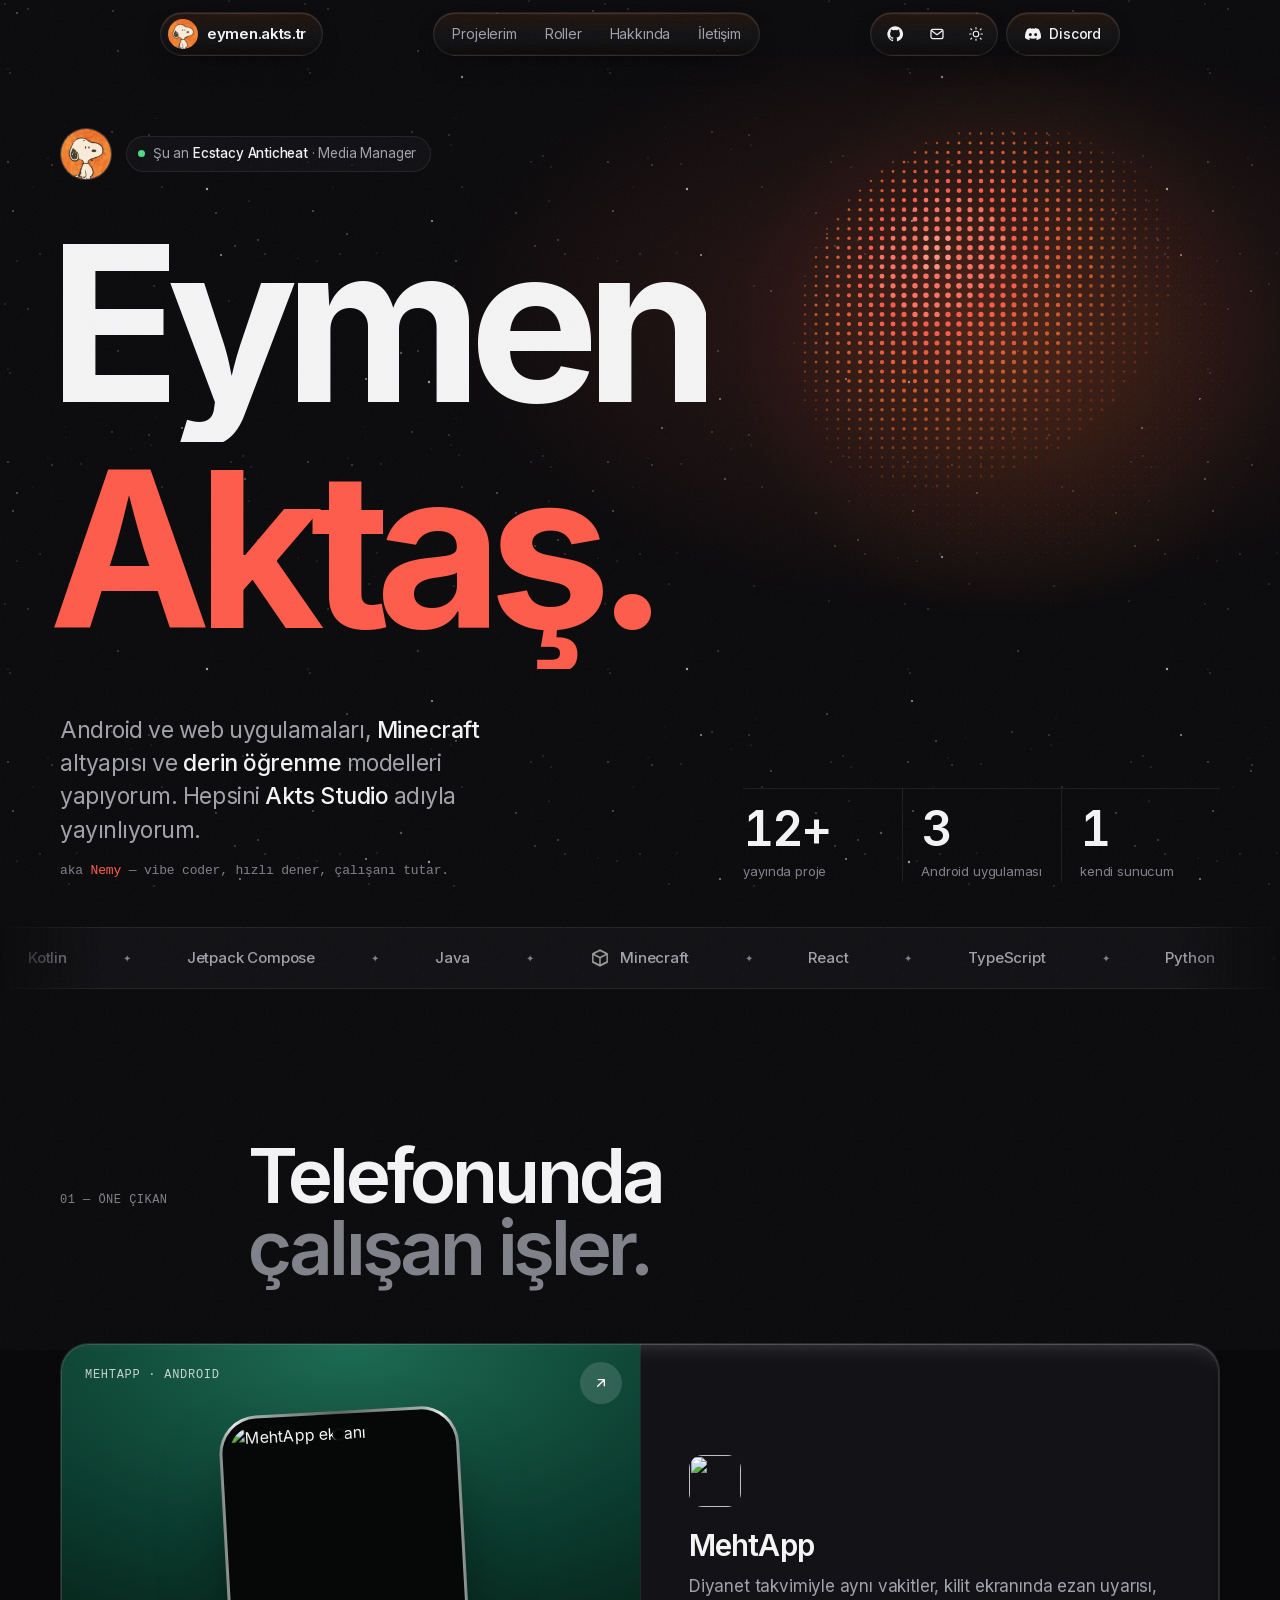
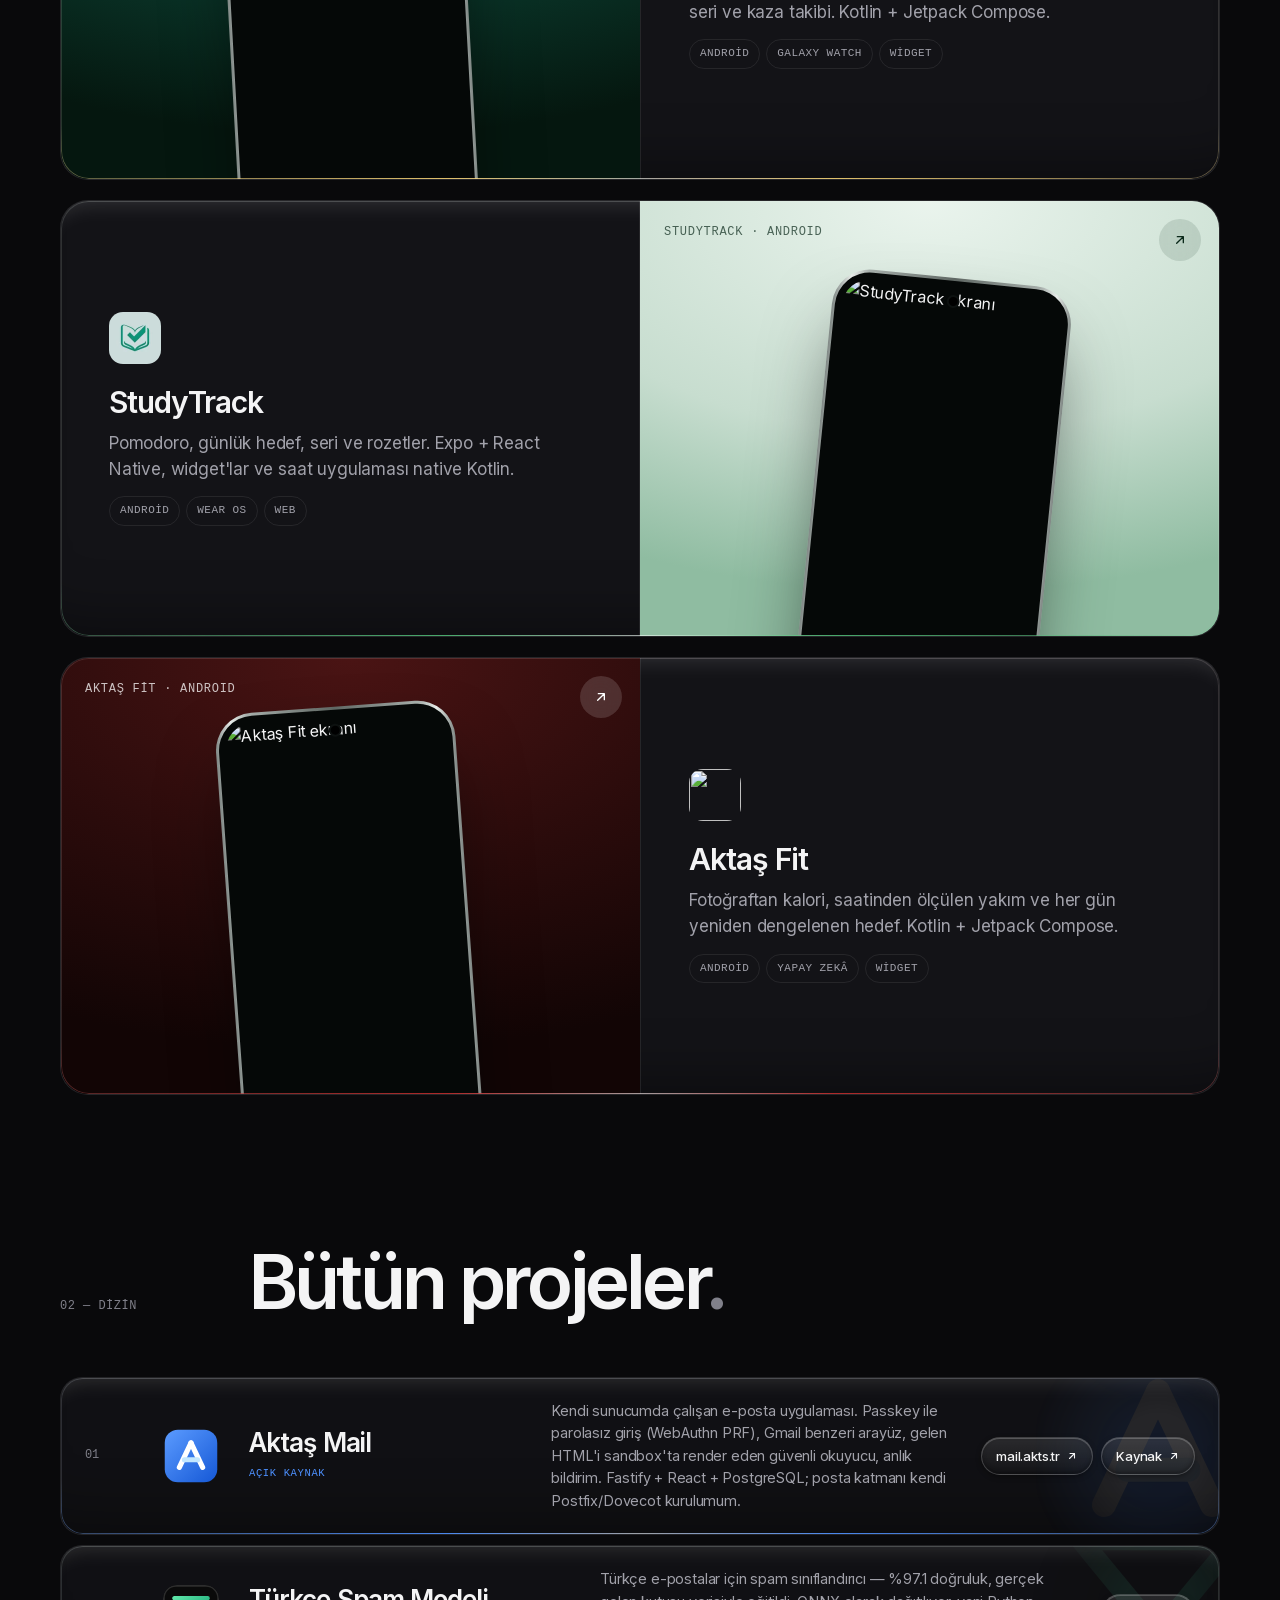
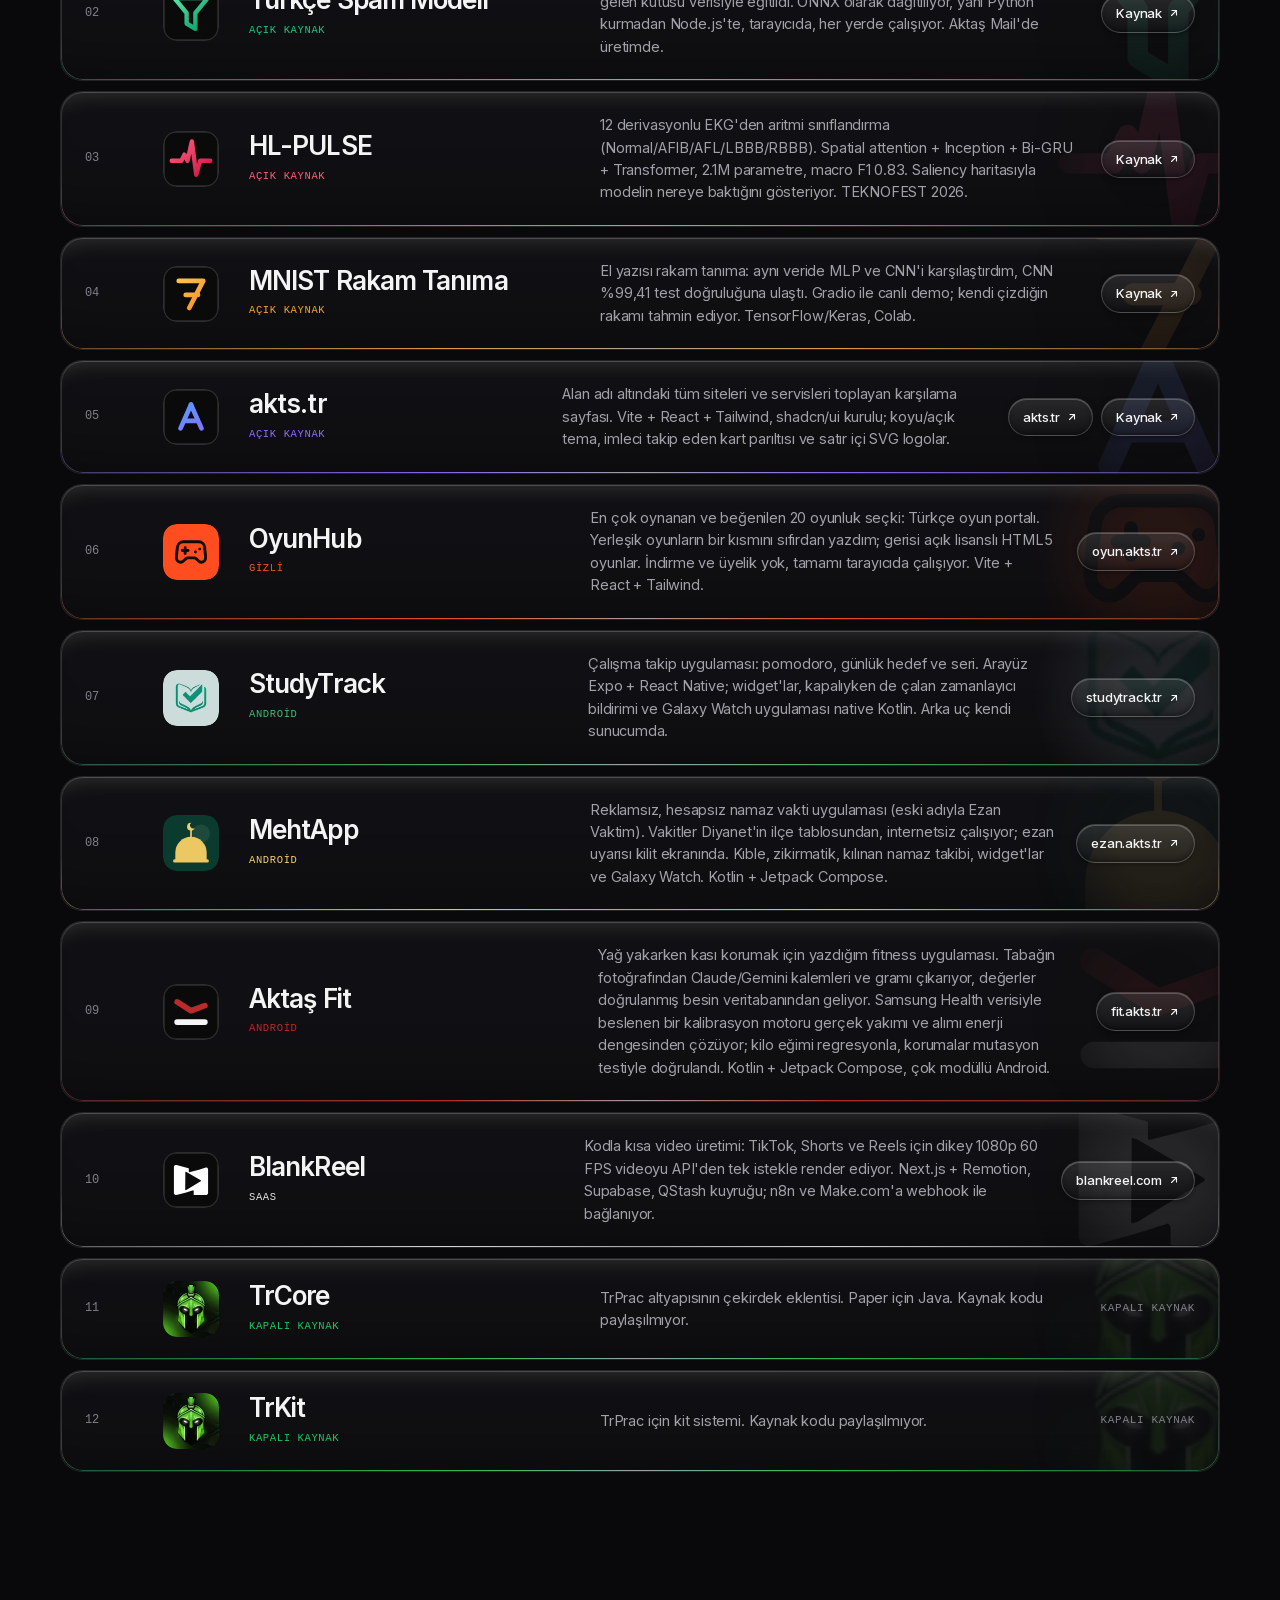
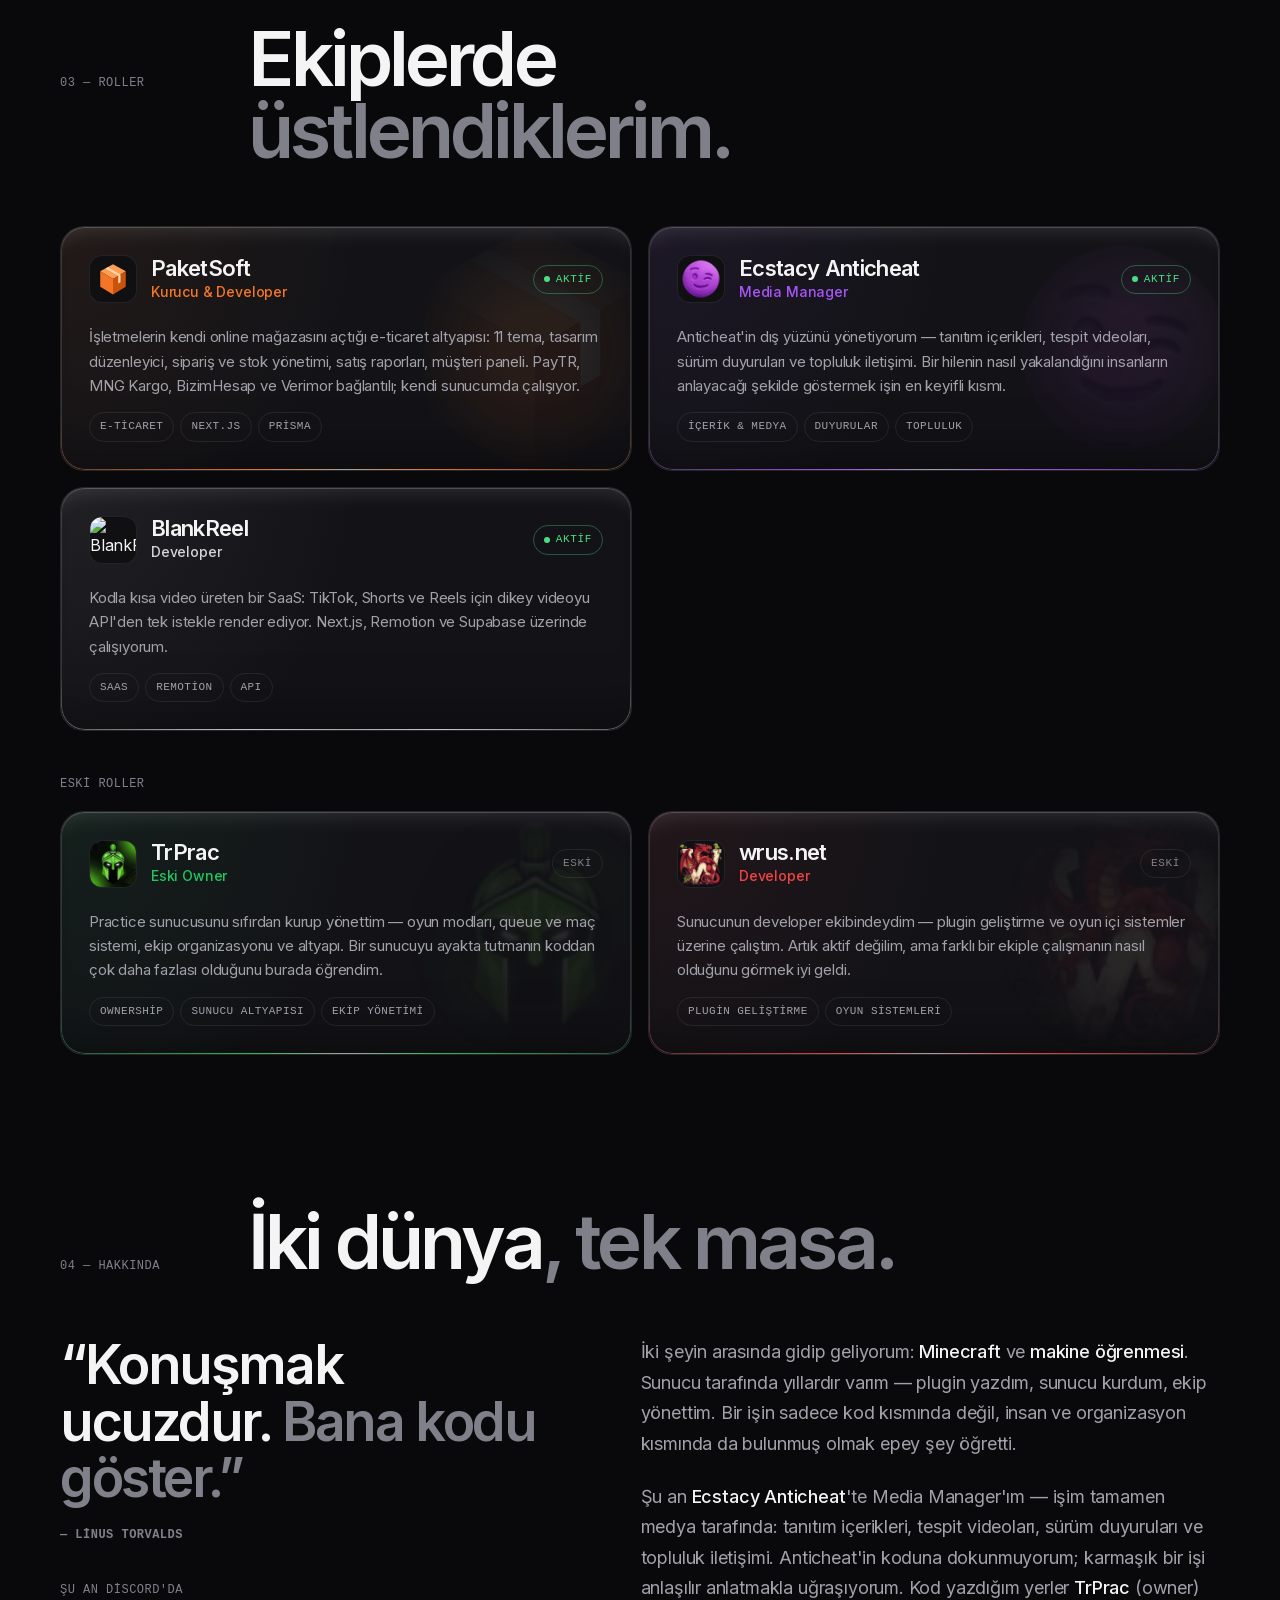
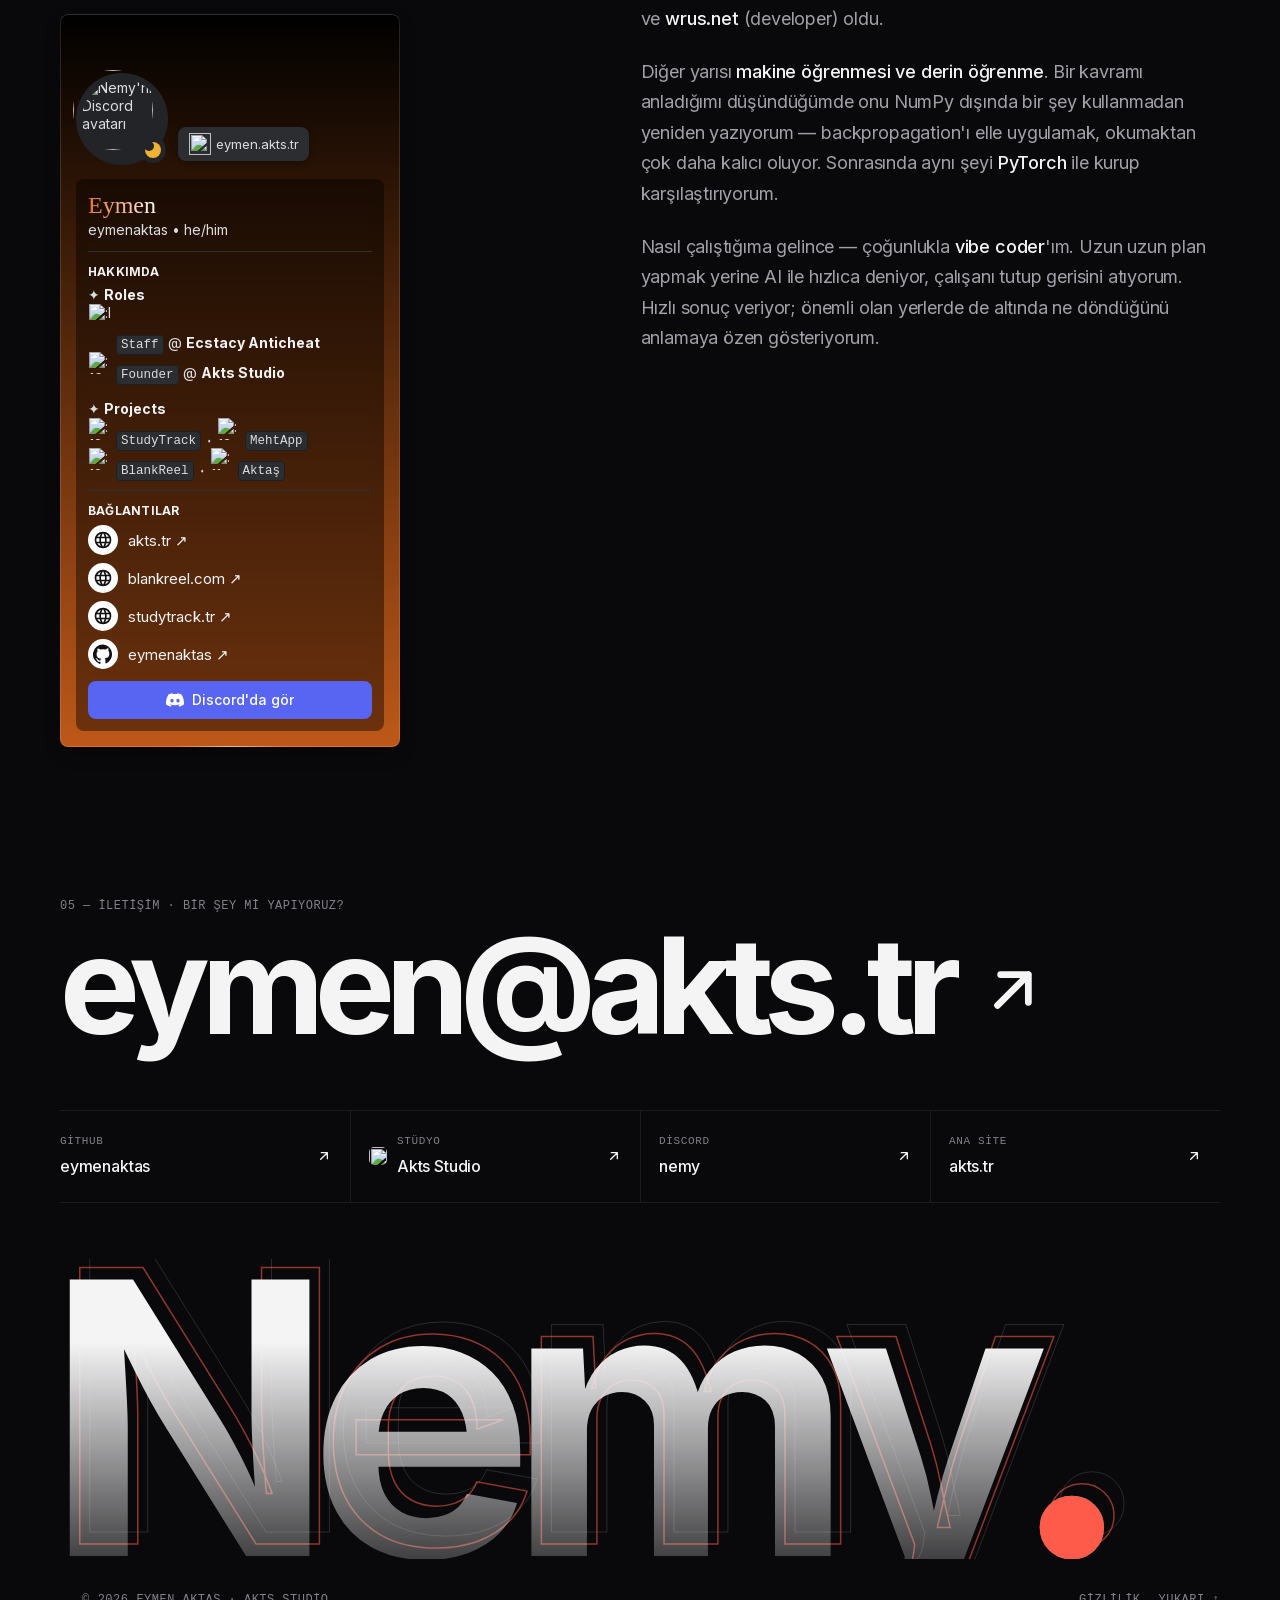
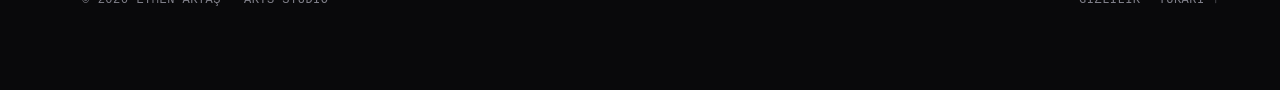
==== commit 219ef3a1: "Add adjustable scroll depth layer and layered footer" ====
--- a/index.html
+++ b/index.html
@@ -1,5 +1,5 @@
 <!DOCTYPE html>
-<html lang="tr" data-theme="dark">
+<html lang="tr" data-theme="dark" data-scroll-oran="0.5">
 <head>
 <meta charset="UTF-8" />
 <meta name="viewport" content="width=device-width, initial-scale=1.0" />
@@ -299,6 +299,13 @@
 .socials a:hover svg.ar{transform:translate(3px,-3px)}
 @media(max-width:860px){.socials{grid-template-columns:1fr 1fr}.socials a:nth-child(3){padding-left:0;border-left:0}}
 @media(max-width:480px){.socials{grid-template-columns:1fr}.socials a+a{padding-left:0;border-left:0}}
+/* Katmanlı footer: üç kat aynı kelime; scroll-katman.js data-sk="kat" ile ayırır. */
+.fstack{position:relative;margin:56px 0 0;height:clamp(110px,24vw,300px);overflow:hidden;pointer-events:none;user-select:none}
+.fstack span{position:absolute;left:-.04em;bottom:-.13em;font-size:clamp(130px,30vw,380px);font-weight:700;letter-spacing:-.07em;line-height:1;white-space:nowrap}
+.fstack .k3{color:transparent;-webkit-text-stroke:1px var(--line);-webkit-text-stroke-color:color-mix(in srgb,var(--fg) 14%,transparent)}
+.fstack .k2{color:transparent;-webkit-text-stroke:1.5px color-mix(in srgb,var(--accent) 55%,transparent)}
+.fstack .k1{color:var(--fg);background:linear-gradient(180deg,var(--fg) 30%,color-mix(in srgb,var(--fg) 0%,transparent) 105%);-webkit-background-clip:text;background-clip:text;-webkit-text-fill-color:transparent}
+.fstack .k1 b{font-weight:inherit;-webkit-text-fill-color:var(--accent)}
 footer{display:flex;justify-content:space-between;gap:16px;flex-wrap:wrap;padding:32px 0 40px}
 footer nav{display:flex;gap:18px}
 footer a:hover{color:var(--fg)}
@@ -480,8 +487,8 @@
 
 <!-- ═════════ HERO ═════════ -->
 <header class="hero" id="top">
-  <div class="hero-orbit" aria-hidden="true" data-dotfield></div>
-  <div class="wrap" style="position:relative;z-index:1">
+  <div class="hero-orbit" aria-hidden="true" data-dotfield data-sk="arka"></div>
+  <div class="wrap" style="position:relative;z-index:1" data-sk="cik">
     <div class="hero-top fade" style="transition-delay:.1s">
       <div class="avatar"><img src="assets/profile.webp?v=3" width="52" height="52" fetchpriority="high" decoding="async" alt="Eymen'in profil fotoğrafı" onerror="this.replaceWith(document.createTextNode('E'))" /></div>
       <span class="status"><i></i>Şu an <b>Ecstacy Anticheat</b> · Media Manager</span>
@@ -508,14 +515,14 @@
 
 <!-- ═════════ ÖNE ÇIKANLAR ═════════ -->
 <div id="is"><section>
-  <div class="sec-head rv"><span class="mono">01 — Öne çıkan</span><h2>Telefonunda<br><span>çalışan işler.</span></h2></div>
+  <div class="sec-head rv"><span class="mono">01 — Öne çıkan</span><h2 data-sk="kay">Telefonunda<br><span>çalışan işler.</span></h2></div>
   <div class="feature">
     <a class="ft rv deal" style="--brand:#f0ce72" href="https://ezan.akts.tr" target="_blank" rel="noopener">
       <div class="ft-art">
         <div class="halo" style="background:radial-gradient(120% 90% at 50% 0%,#1d6b52,#0b3b2e 55%,#05170f)"></div>
         <span class="ft-num">MEHTAPP · ANDROID</span>
         <span class="ft-go"><svg viewBox="0 0 24 24"><path d="M7 17 17 7M17 7H8M17 7v9"/></svg></span>
-        <div class="phone" style="--r:-4deg"><div><img src="https://akts.tr/shots/mehtapp.webp?v=3" alt="MehtApp ekranı" width="234" height="507" loading="lazy" decoding="async" /><i></i></div></div>
+        <div data-sk="derin" class="phone" style="--r:-4deg"><div><img src="https://akts.tr/shots/mehtapp.webp?v=3" alt="MehtApp ekranı" width="234" height="507" loading="lazy" decoding="async" /><i></i></div></div>
       </div>
       <div class="ft-body">
         <img class="ic" src="https://ezan.akts.tr/img/icon-180.png" width="52" height="52" loading="lazy" alt="" />
@@ -531,7 +538,7 @@
         <div class="halo" style="background:radial-gradient(120% 90% at 50% 0%,#eaf4ed,#c7ddcf 60%,#8fbca1)"></div>
         <span class="ft-num" style="color:rgba(10,40,25,.7)">STUDYTRACK · ANDROID</span>
         <span class="ft-go" style="background:rgba(10,40,25,.12);color:#0a2819"><svg viewBox="0 0 24 24"><path d="M7 17 17 7M17 7H8M17 7v9"/></svg></span>
-        <div class="phone" style="--r:4deg"><div><img src="https://akts.tr/shots/studytrack.webp?v=3" alt="StudyTrack ekranı" width="234" height="507" loading="lazy" decoding="async" /><i></i></div></div>
+        <div data-sk="derin" class="phone" style="--r:4deg"><div><img src="https://akts.tr/shots/studytrack.webp?v=3" alt="StudyTrack ekranı" width="234" height="507" loading="lazy" decoding="async" /><i></i></div></div>
       </div>
       <div class="ft-body">
         <img class="ic" src="assets/studytrack.webp?v=3" width="52" height="52" loading="lazy" alt="" />
@@ -547,7 +554,7 @@
         <div class="halo" style="background:radial-gradient(120% 90% at 50% 0%,#4a1414,#2a0b0b 55%,#120505)"></div>
         <span class="ft-num">AKTAŞ FİT · ANDROID</span>
         <span class="ft-go"><svg viewBox="0 0 24 24"><path d="M7 17 17 7M17 7H8M17 7v9"/></svg></span>
-        <div class="phone" style="--r:-3deg"><div><img src="https://akts.tr/shots/aktasfit.webp?v=3" alt="Aktaş Fit ekranı" width="234" height="507" loading="lazy" decoding="async" /><i></i></div></div>
+        <div data-sk="derin" class="phone" style="--r:-3deg"><div><img src="https://akts.tr/shots/aktasfit.webp?v=3" alt="Aktaş Fit ekranı" width="234" height="507" loading="lazy" decoding="async" /><i></i></div></div>
       </div>
       <div class="ft-body">
         <img class="ic" src="https://fit.akts.tr/icon.svg" width="52" height="52" loading="lazy" alt="" />
@@ -563,14 +570,14 @@
 
 <!-- ═════════ PROJE DİZİNİ ═════════ -->
 <section id="dizin">
-  <div class="sec-head rv"><span class="mono">02 — Dizin</span><h2>Bütün projeler<span>.</span></h2></div>
+  <div class="sec-head rv"><span class="mono">02 — Dizin</span><h2 data-sk="kay">Bütün projeler<span>.</span></h2></div>
   <div class="index" id="index"></div>
 </section>
 </div>
 
 <!-- ═════════ ROLLER ═════════ -->
 <section id="roller">
-  <div class="sec-head rv"><span class="mono">03 — Roller</span><h2>Ekiplerde<br><span>üstlendiklerim.</span></h2></div>
+  <div class="sec-head rv"><span class="mono">03 — Roller</span><h2 data-sk="kay">Ekiplerde<br><span>üstlendiklerim.</span></h2></div>
   <div class="roles">
     <article class="role rv deal" style="--brand:var(--c);--c:#f27625">
       <div class="role-top"><img src="assets/paketsoft.svg" width="48" height="48" loading="lazy" alt="PaketSoft logosu" style="padding:6px;object-fit:contain" /><div><h3>PaketSoft</h3><div class="t">Kurucu &amp; Developer</div></div><span class="pill-s on">Aktif</span></div>
@@ -605,7 +612,7 @@
 
 <!-- ═════════ HAKKINDA ═════════ -->
 <section id="hakkinda">
-  <div class="sec-head rv"><span class="mono">04 — Hakkında</span><h2>İki dünya<span>, tek masa.</span></h2></div>
+  <div class="sec-head rv"><span class="mono">04 — Hakkında</span><h2 data-sk="kay">İki dünya<span>, tek masa.</span></h2></div>
   <div class="about">
     <div class="about-side">
     <blockquote class="big-quote rv">“Konuşmak ucuzdur. <span>Bana kodu göster.”</span><cite class="mono">— Linus Torvalds</cite></blockquote>
@@ -645,6 +652,11 @@
     <a href="https://github.com/Akts-Studio" target="_blank" rel="noopener" style="--brand:#e0484a"><span style="display:flex;align-items:center;gap:10px"><img src="https://akts.tr/brand/akts-studio.svg" alt="" width="18" height="18" style="border-radius:5px;flex:none"><span><small>Stüdyo</small>Akts Studio</span></span><svg class="ar" viewBox="0 0 24 24"><path d="M7 17 17 7M17 7H8M17 7v9"/></svg></a>
     <a href="https://discord.com/users/1507392064206278919" target="_blank" rel="noopener" style="--brand:#7b86ff"><span><small>Discord</small>nemy</span><svg class="ar" viewBox="0 0 24 24"><path d="M7 17 17 7M17 7H8M17 7v9"/></svg></a>
     <a href="https://akts.tr" target="_blank" rel="noopener"><span><small>Ana site</small>akts.tr</span><svg class="ar" viewBox="0 0 24 24"><path d="M7 17 17 7M17 7H8M17 7v9"/></svg></a>
+  </div>
+  <div class="fstack" aria-hidden="true">
+    <span class="k3" data-sk="kat" data-sk-d="3">Nemy.</span>
+    <span class="k2" data-sk="kat" data-sk-d="2">Nemy.</span>
+    <span class="k1" data-sk="kat" data-sk-d="1">Nemy<b>.</b></span>
   </div>
   <!-- Footer bilerek `rv` değil: gizlilik bağlantısı kaydırma şansına bırakılmaz. -->
   <footer class="mono">
@@ -1033,5 +1045,7 @@
   Promise.all([document.fonts ? document.fonts.ready : 0, new Promise(r => document.readyState === "complete" ? r() : addEventListener("load", r, { once: true })), ...imgs]).then(close);
   setTimeout(close, 1500); })();
 </script>
+<span data-sk-ilerleme></span>
+<script src="scroll-katman.js"></script>
 </body>
 </html>
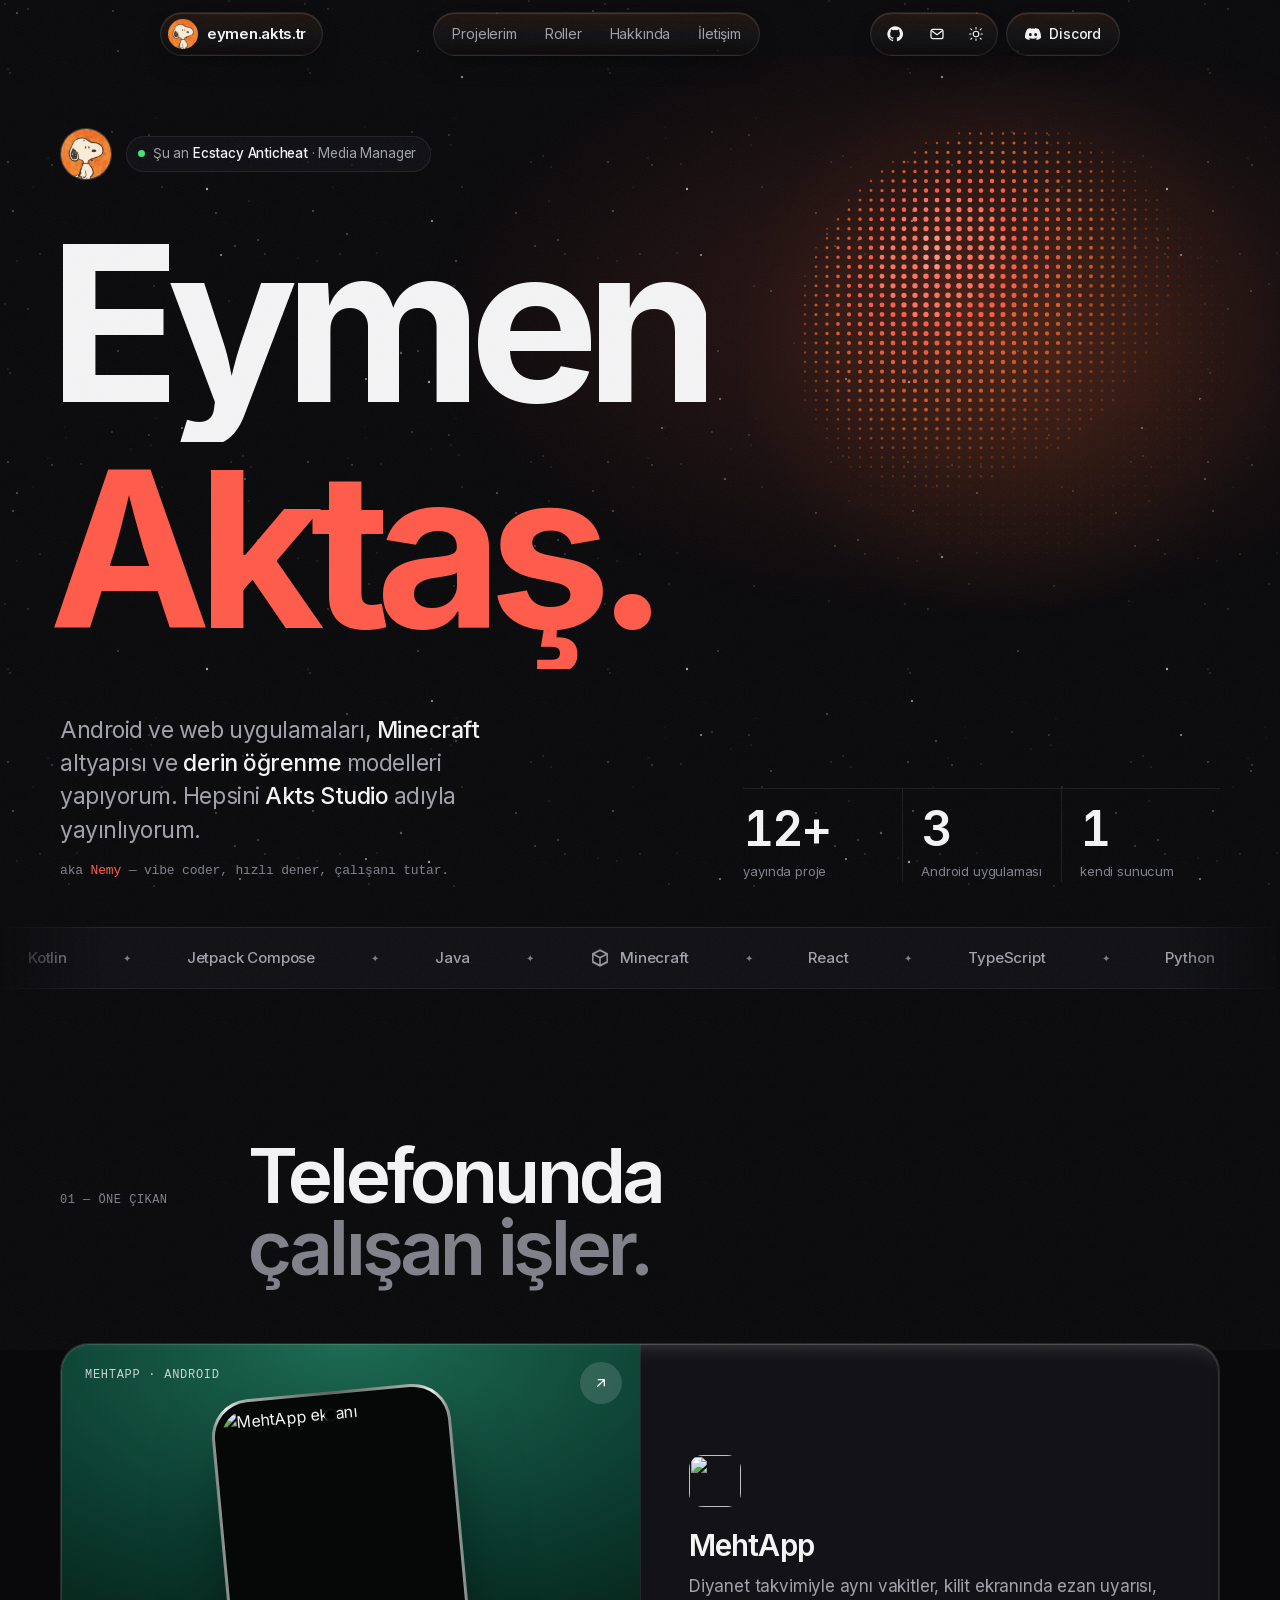
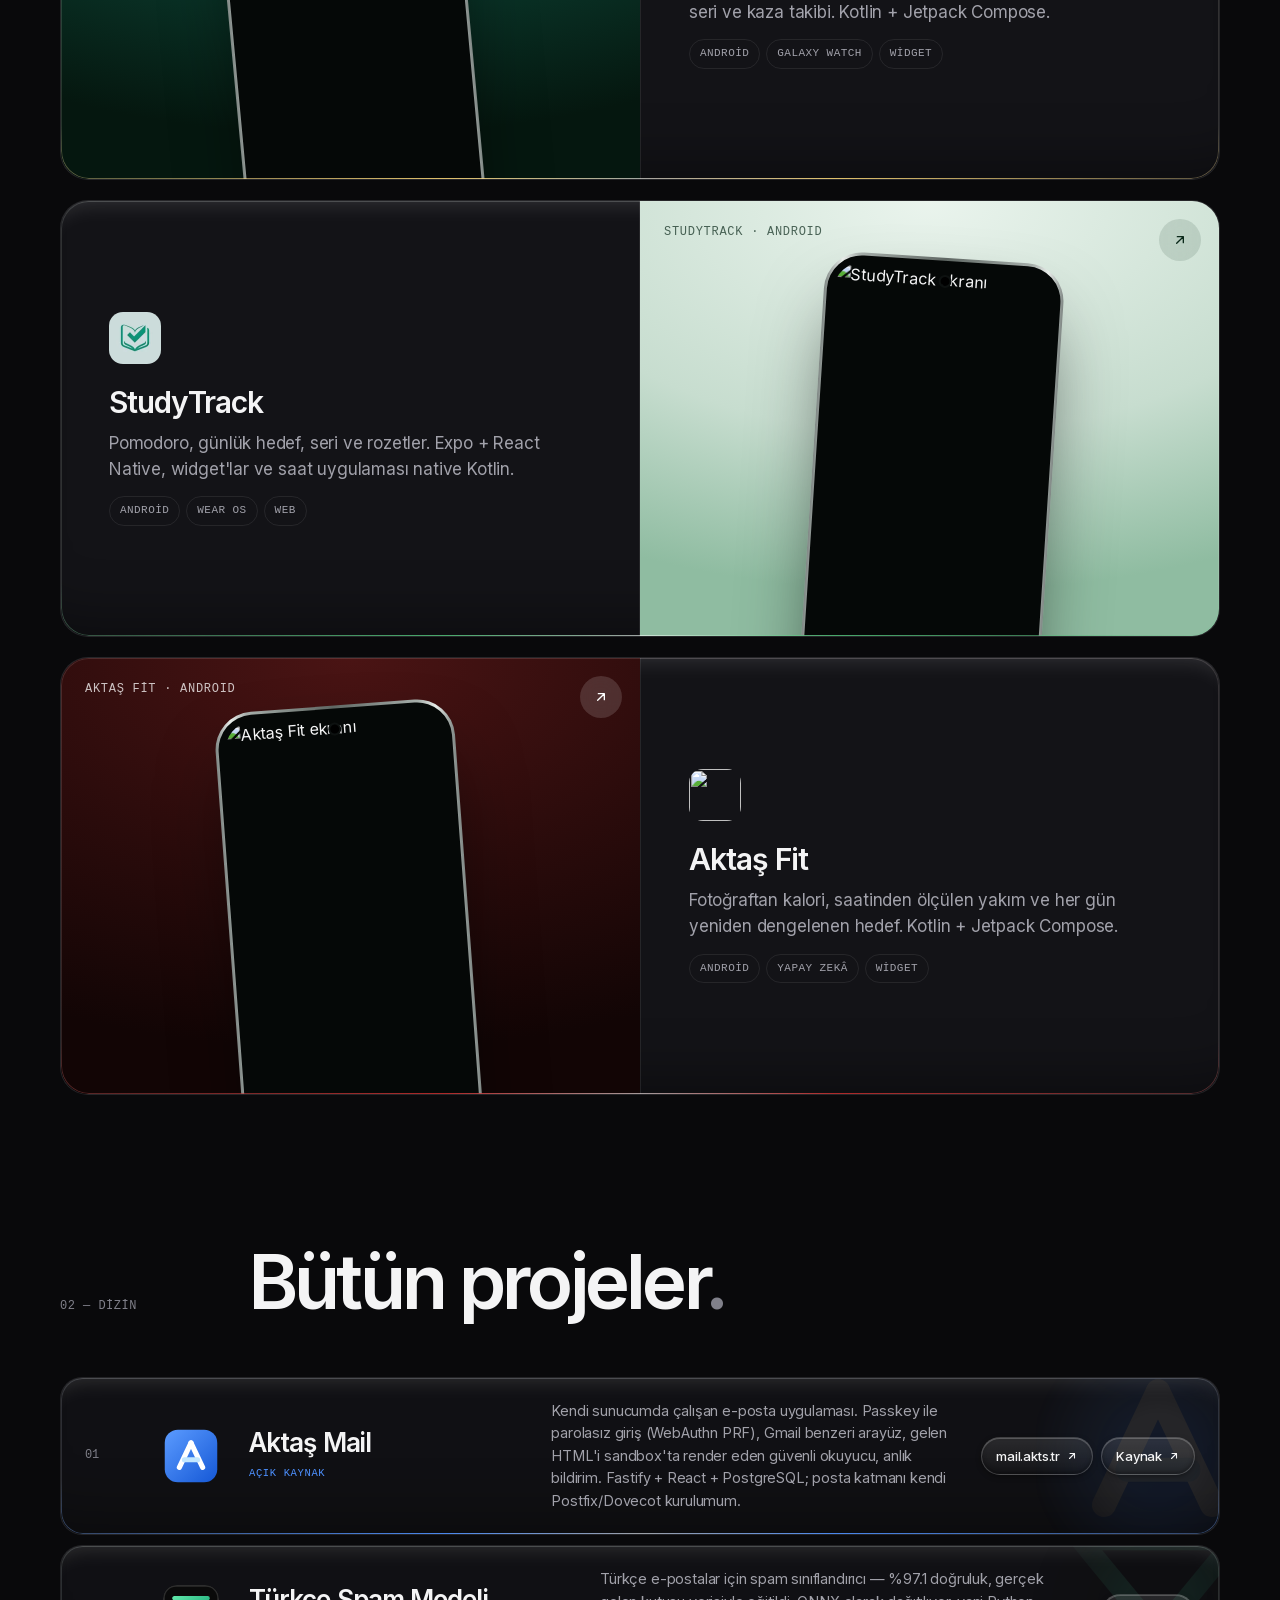
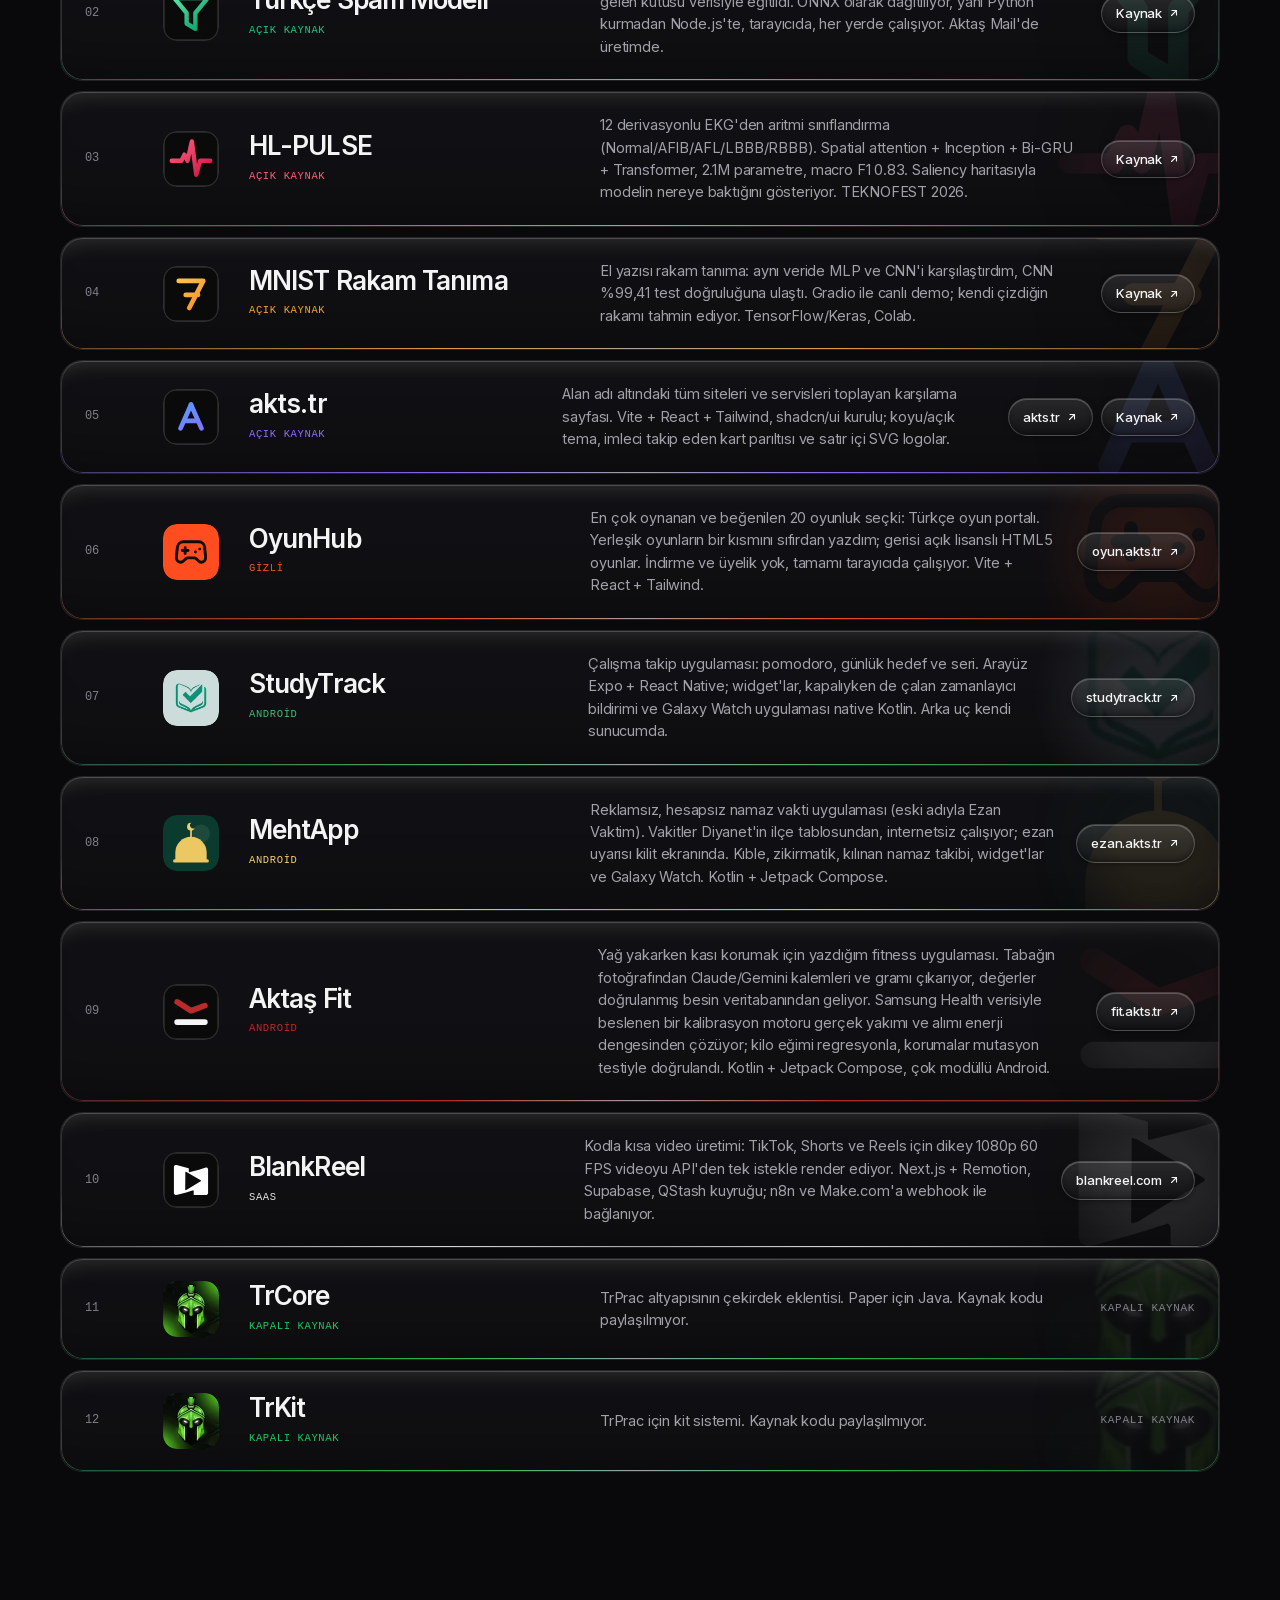
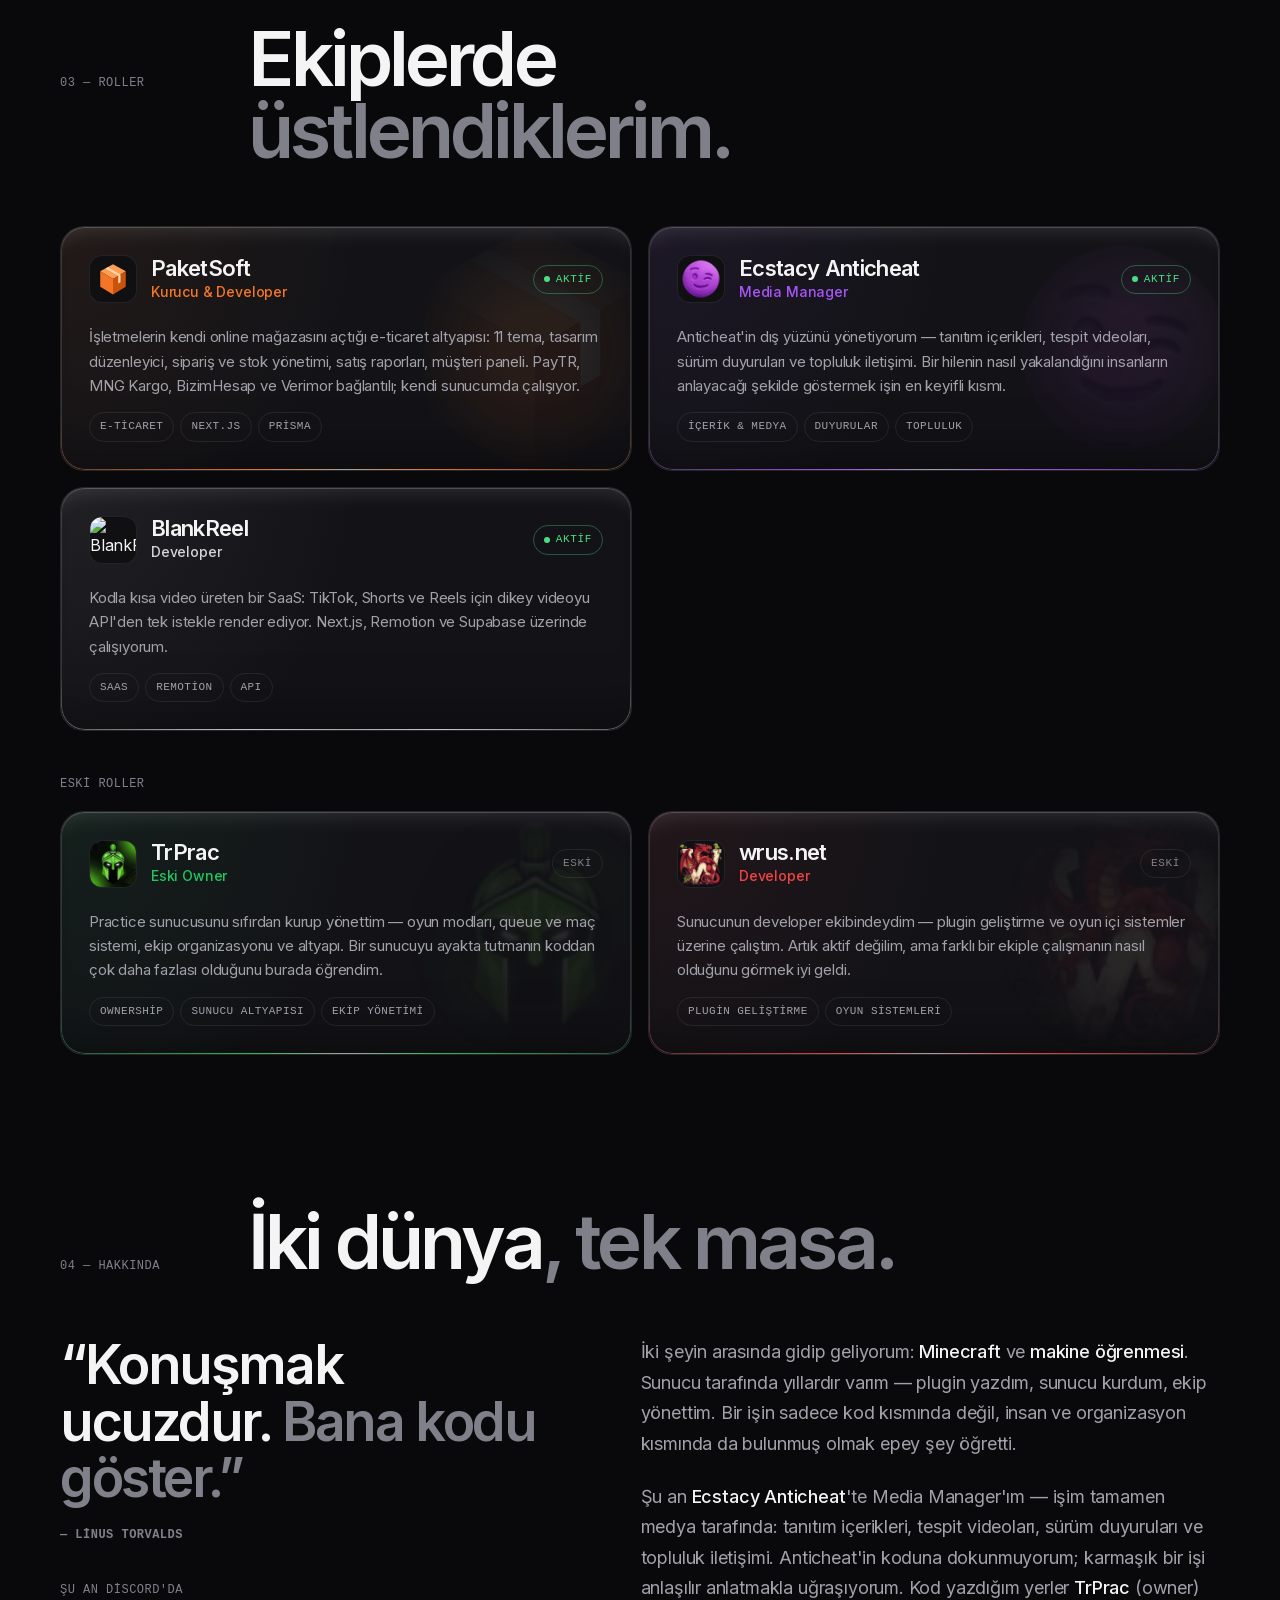
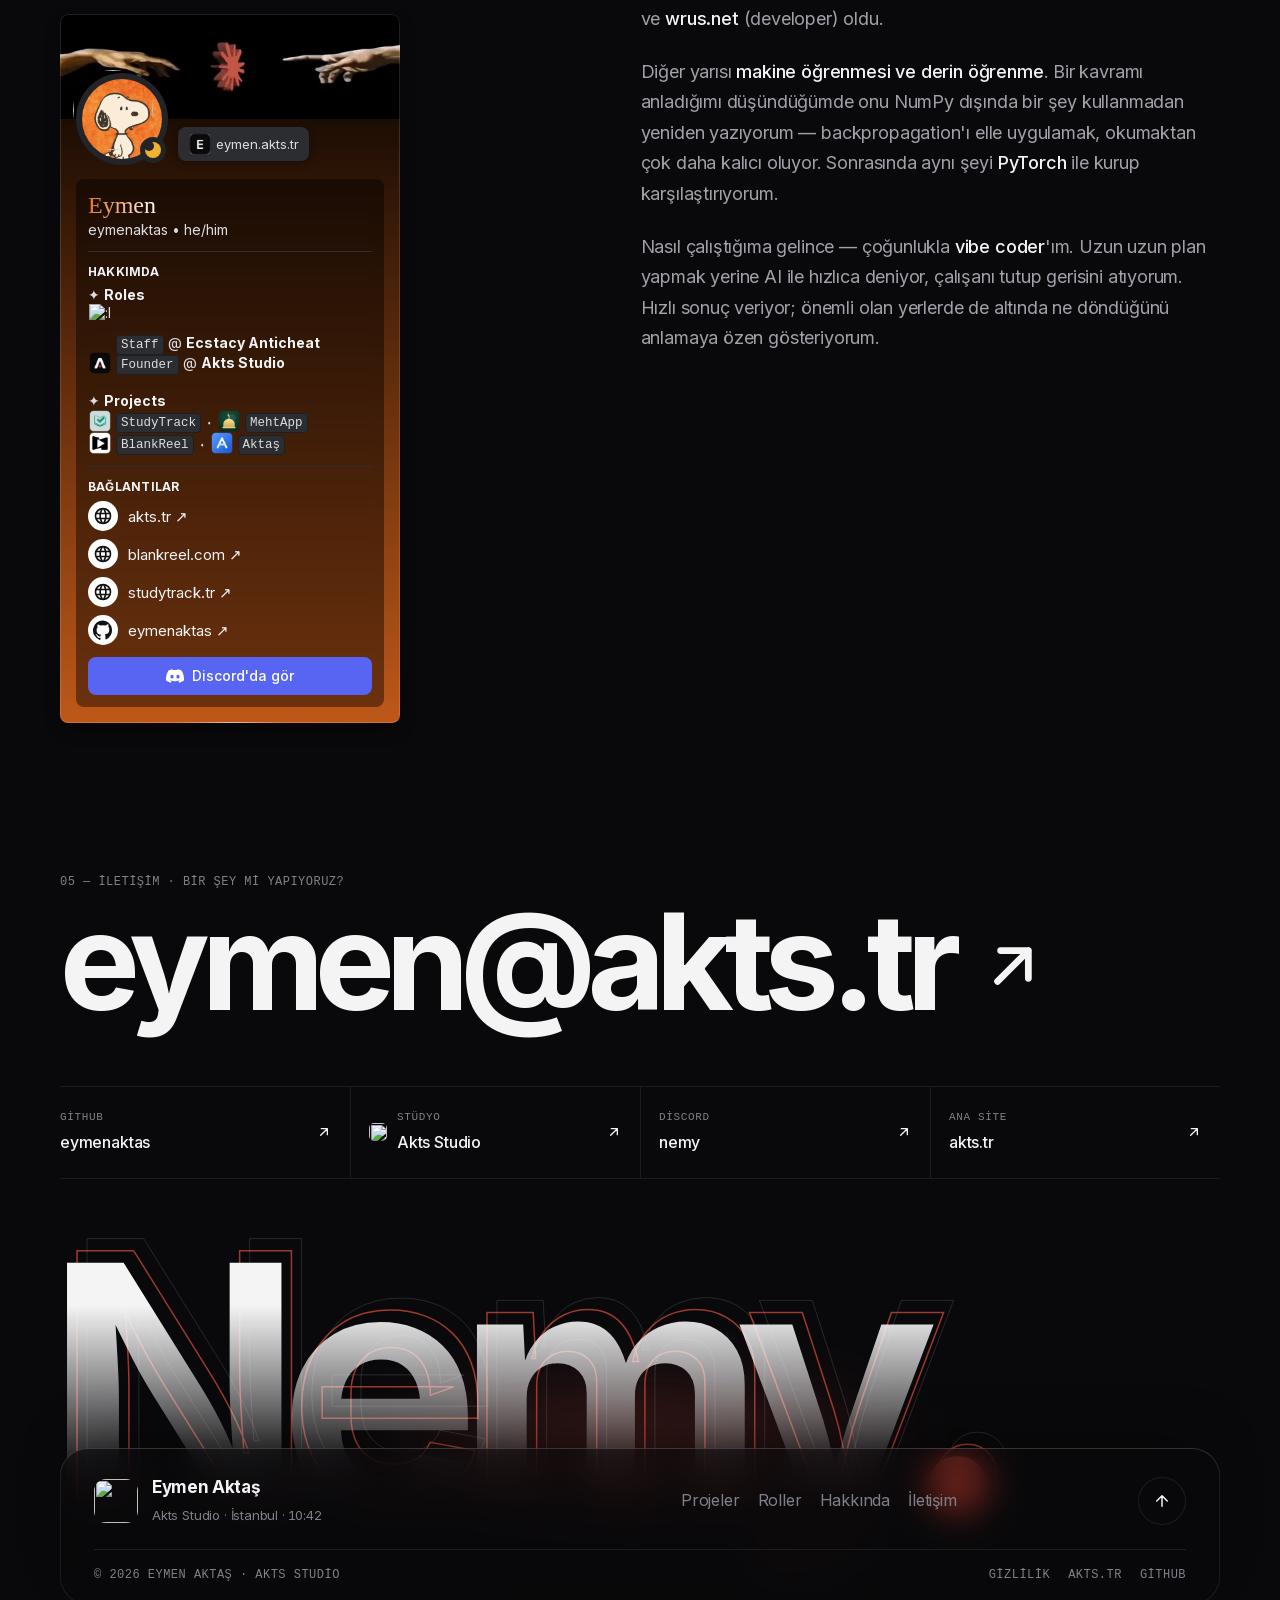
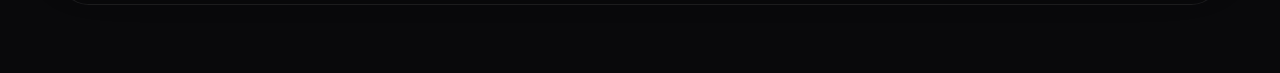
==== commit a19e7f2f: "Serve Discord card images locally and rebuild layered footer" ====
--- a/index.html
+++ b/index.html
@@ -299,16 +299,37 @@
 .socials a:hover svg.ar{transform:translate(3px,-3px)}
 @media(max-width:860px){.socials{grid-template-columns:1fr 1fr}.socials a:nth-child(3){padding-left:0;border-left:0}}
 @media(max-width:480px){.socials{grid-template-columns:1fr}.socials a+a{padding-left:0;border-left:0}}
-/* Katmanlı footer: üç kat aynı kelime; scroll-katman.js data-sk="kat" ile ayırır. */
-.fstack{position:relative;margin:56px 0 0;height:clamp(110px,24vw,300px);overflow:hidden;pointer-events:none;user-select:none}
-.fstack span{position:absolute;left:-.04em;bottom:-.13em;font-size:clamp(130px,30vw,380px);font-weight:700;letter-spacing:-.07em;line-height:1;white-space:nowrap}
-.fstack .k3{color:transparent;-webkit-text-stroke:1px var(--line);-webkit-text-stroke-color:color-mix(in srgb,var(--fg) 14%,transparent)}
-.fstack .k2{color:transparent;-webkit-text-stroke:1.5px color-mix(in srgb,var(--accent) 55%,transparent)}
-.fstack .k1{color:var(--fg);background:linear-gradient(180deg,var(--fg) 30%,color-mix(in srgb,var(--fg) 0%,transparent) 105%);-webkit-background-clip:text;background-clip:text;-webkit-text-fill-color:transparent}
+/* ─── Katmanlı footer: arkada üç katlı kelime, önünde cam panel.
+   Panel kelimenin alt kısmını örter (gerçek önde/arkada derinliği);
+   katlar ve panel scroll-katman.js data-sk="kat" ile farklı hızlarda oturur. */
+.son{position:relative;margin:72px 0 0;padding-bottom:28px;isolation:isolate}
+.son-glow{position:absolute;z-index:-1;left:50%;top:18%;width:min(900px,90vw);height:60%;translate:-50% 0;pointer-events:none;
+  background:radial-gradient(50% 50% at 50% 50%,color-mix(in srgb,var(--accent) 22%,transparent),transparent 70%);filter:blur(30px)}
+.fstack{position:relative;height:clamp(96px,21vw,260px);pointer-events:none;user-select:none}
+.fstack span{position:absolute;left:-.045em;top:0;font-size:clamp(120px,27vw,340px);font-weight:700;letter-spacing:-.075em;line-height:.8;white-space:nowrap}
+.fstack .k3{color:transparent;-webkit-text-stroke:1px color-mix(in srgb,var(--fg) 13%,transparent)}
+.fstack .k2{color:transparent;-webkit-text-stroke:1.5px color-mix(in srgb,var(--accent) 60%,transparent)}
+.fstack .k1{background:linear-gradient(180deg,var(--fg) 20%,color-mix(in srgb,var(--fg) 35%,transparent) 62%,transparent 86%);-webkit-background-clip:text;background-clip:text;-webkit-text-fill-color:transparent}
 .fstack .k1 b{font-weight:inherit;-webkit-text-fill-color:var(--accent)}
-footer{display:flex;justify-content:space-between;gap:16px;flex-wrap:wrap;padding:32px 0 40px}
-footer nav{display:flex;gap:18px}
-footer a:hover{color:var(--fg)}
+.son-panel{position:relative;z-index:2;margin-top:calc(clamp(96px,21vw,260px) * -.24);border-radius:28px;padding:26px clamp(18px,3vw,34px) 20px;
+  background:color-mix(in srgb,var(--bg,#0b0a09) 62%,transparent);-webkit-backdrop-filter:blur(18px) saturate(1.3);backdrop-filter:blur(18px) saturate(1.3);
+  box-shadow:inset 0 1px 0 color-mix(in srgb,var(--fg) 10%,transparent),inset 0 0 0 1px var(--line),0 -24px 60px -30px rgba(0,0,0,.55)}
+.son-ust{display:grid;grid-template-columns:1.3fr 1fr auto;gap:24px;align-items:center}
+.son-imza{display:flex;align-items:center;gap:14px}
+.son-imza img{width:44px;height:44px;border-radius:12px;flex:none}
+.son-imza b{display:block;font-size:17px;letter-spacing:-.02em}
+.son-imza small{color:var(--dim);font-size:13px}
+.son-saat{font-variant-numeric:tabular-nums}
+.son-nav{display:flex;flex-wrap:wrap;gap:6px 18px}
+.son-nav a,.son-alt a{color:var(--dim);text-decoration:none;transition:color .2s}
+.son-nav a:hover,.son-alt a:hover,.son-nav a:focus-visible,.son-alt a:focus-visible{color:var(--fg)}
+.son-yukari{display:inline-grid;place-items:center;width:48px;height:48px;border-radius:50%;color:var(--fg);text-decoration:none;
+  box-shadow:inset 0 0 0 1px var(--line);transition:translate .35s cubic-bezier(.2,.8,.2,1),background .2s}
+.son-yukari:hover,.son-yukari:focus-visible{translate:0 -4px;background:color-mix(in srgb,var(--fg) 8%,transparent)}
+.son-yukari svg{width:18px;height:18px;fill:none;stroke:currentColor;stroke-width:2;stroke-linecap:round;stroke-linejoin:round}
+.son-alt{display:flex;justify-content:space-between;gap:12px;flex-wrap:wrap;margin-top:22px;padding-top:16px;border-top:1px solid var(--line);font-size:12px;color:var(--dim)}
+.son-alt nav{display:flex;gap:18px}
+@media(max-width:760px){.son-ust{grid-template-columns:1fr auto}.son-nav{grid-column:1/-1;order:3}.son-panel{border-radius:22px}}
 
 /* ═══════════ UZAY ZEMİNİ: iki statik yıldız katmanı ═══════════ */
 .stars{position:fixed;inset:0;z-index:0;pointer-events:none}
@@ -653,16 +674,30 @@
     <a href="https://discord.com/users/1507392064206278919" target="_blank" rel="noopener" style="--brand:#7b86ff"><span><small>Discord</small>nemy</span><svg class="ar" viewBox="0 0 24 24"><path d="M7 17 17 7M17 7H8M17 7v9"/></svg></a>
     <a href="https://akts.tr" target="_blank" rel="noopener"><span><small>Ana site</small>akts.tr</span><svg class="ar" viewBox="0 0 24 24"><path d="M7 17 17 7M17 7H8M17 7v9"/></svg></a>
   </div>
-  <div class="fstack" aria-hidden="true">
-    <span class="k3" data-sk="kat" data-sk-d="3">Nemy.</span>
-    <span class="k2" data-sk="kat" data-sk-d="2">Nemy.</span>
-    <span class="k1" data-sk="kat" data-sk-d="1">Nemy<b>.</b></span>
+  <!-- Footer bilerek `rv` değil: gizlilik bağlantısı kaydırma şansına bırakılmaz.
+       Katmanlar yalnız translate alır; opaklık hep 1, bağlantılar her an tıklanır. -->
+  <div class="son">
+    <div class="son-glow" aria-hidden="true"></div>
+    <div class="fstack" aria-hidden="true">
+      <span class="k3" data-sk="kat" data-sk-d="3">Nemy.</span>
+      <span class="k2" data-sk="kat" data-sk-d="2">Nemy.</span>
+      <span class="k1" data-sk="kat" data-sk-d="1">Nemy<b>.</b></span>
+    </div>
+    <footer class="son-panel" data-sk="kat" data-sk-d="1.8" data-sk-dinlen="0" data-sk-x="0">
+      <div class="son-ust">
+        <div class="son-imza">
+          <img src="https://akts.tr/brand/akts-studio.svg" alt="">
+          <div><b>Eymen Aktaş</b><small>Akts Studio · İstanbul <span class="son-saat" id="sonSaat"></span></small></div>
+        </div>
+        <nav class="son-nav" aria-label="Sayfa"><a href="#is">Projeler</a><a href="#roller">Roller</a><a href="#hakkinda">Hakkında</a><a href="#iletisim">İletişim</a></nav>
+        <a class="son-yukari" href="#top" aria-label="Yukarı"><svg viewBox="0 0 24 24"><path d="M12 19V5M5 12l7-7 7 7"/></svg></a>
+      </div>
+      <div class="son-alt mono">
+        <span>© <span id="year">2026</span> Eymen Aktaş · Akts Studio</span>
+        <nav><a href="gizlilik.html">Gizlilik</a><a href="https://akts.tr">akts.tr</a><a href="https://github.com/eymenaktas" target="_blank" rel="noopener">GitHub</a></nav>
+      </div>
+    </footer>
   </div>
-  <!-- Footer bilerek `rv` değil: gizlilik bağlantısı kaydırma şansına bırakılmaz. -->
-  <footer class="mono">
-    <span style="display:inline-flex;align-items:center;gap:8px"><img src="https://akts.tr/brand/akts-studio.svg" alt="" width="14" height="14" style="border-radius:5px;flex:none">© <span id="year">2026</span> Eymen Aktaş · Akts Studio</span>
-    <nav><a href="gizlilik.html">Gizlilik</a><a href="#top">Yukarı ↑</a></nav>
-  </footer>
 </section>
 
 </main>
@@ -858,6 +893,16 @@
 const esc = v => String(v ?? "").replace(/[&<>"']/g, c => ({ "&": "&amp;", "<": "&lt;", ">": "&gt;", '"': "&quot;", "'": "&#39;" })[c]);
 // Yalnız https ya da sitenin kendi göreli yolu; javascript:/data: gibi şemalar geçmez.
 const guvenliUrl = u => typeof u === "string" && (/^https:\/\//.test(u) || /^(assets\/|\/)[\w./?=&%-]+$/.test(u)) ? u : "";
+// Discord görselleri Türkiye gibi Discord engelli ağlarda açılmaz: sayfa CDN'e hiç gitmez,
+// tools/dc-gorsel.mjs ile assets/dc/'ye indirilmiş kopyayı kullanır; kopyası yoksa görsel çizilmez.
+let dcYerel = {};
+const dcListe = fetch("assets/dc/liste.json", { cache: "no-cache" }).then(r => r.ok ? r.json() : {}).then(l => { dcYerel = l || {}; }).catch(() => {});
+const dcG = u => {
+  const s = guvenliUrl(u); if (!s) return "";
+  const m = /^https:\/\/(?:cdn\.discordapp\.com|media\.discordapp\.net)\/([^?#]+?)(?:\.(?:gif|png|jpe?g|webp))?(?:[?#].*)?$/i.exec(s);
+  if (!m) return /discord(app)?\.(com|net)/i.test(s) ? "" : s;
+  return dcYerel[m[1]] ? "assets/dc/" + dcYerel[m[1]] : "";
+};
 const sure = ms => {
   const t = Math.max(0, Math.floor(ms / 1000)), h = Math.floor(t / 3600), m = Math.floor(t / 60) % 60, s = t % 60;
   const p = n => String(n).padStart(2, "0");
@@ -881,24 +926,24 @@
   if (durum !== dcDurum) { dc.live.textContent = `Nemy şu an Discord'da: ${DC_DURUM[durum]}`; dcDurum = durum; }
   dc.name.textContent = k.gorunenAd || "Nemy";
   dc.user.textContent = (k.kullaniciAdi || "eymenaktas") + " • he/him";
-  const av = guvenliUrl(k.avatar); if (av && dc.av.getAttribute("src") !== av) dc.av.src = av;
-  const deco = guvenliUrl(k.dekorasyon); dc.deco.hidden = !deco; if (deco) dc.deco.src = deco;
-  const bn0 = guvenliUrl(k.banner), bn = bn0 && /cdn\.discordapp\.com\/banners\//.test(bn0) ? bn0.replace(/\.(gif|png|jpe?g|webp)(\?.*)?$/i, ".webp?size=600") : bn0;
+  const av = dcG(k.avatar); if (av && dc.av.getAttribute("src") !== av) dc.av.src = av;
+  const deco = dcG(k.dekorasyon); dc.deco.hidden = !deco; if (deco) dc.deco.src = deco;
+  const bn = dcG(k.banner);
   dc.banner.style.background = bn ? `center/cover no-repeat url("${bn}")` : (/^#[0-9a-f]{3,8}$/i.test(k.bannerRengi || "") ? k.bannerRengi : "#ff5b4a");
   const oz = v.ozelDurum;
   dc.bubble.hidden = !(oz && (oz.metin || oz.emoji));
-  if (oz) { const e = guvenliUrl(oz.emoji); dc.bubble.innerHTML = (e ? `<img class="dc-emoji" src="${esc(e)}" alt="" width="18" height="18">` : esc(oz.emoji || "")) + " " + esc(oz.metin || ""); }
+  if (oz) { const e = dcG(oz.emoji); dc.bubble.innerHTML = (e ? `<img class="dc-emoji" src="${esc(e)}" alt="" width="18" height="18">` : esc(oz.emoji || "")) + " " + esc(oz.metin || ""); }
   let h = "";
   function bioMd(t, em) {
     return esc(t)
       .replace(/\*\*(.+?)\*\*/g, '<strong>$1</strong>')
       .replace(/`([^`]+)`/g, '<code class="dc-code">$1</code>')
-      .replace(/:([\w-]+):/g, (m, ad) => em[ad] && /^https:\/\//.test(em[ad]) ? `<img class="dc-emoji" src="${esc(em[ad])}" alt=":${esc(ad)}:" width="22" height="22" loading="lazy">` : m);
+      .replace(/:([\w-]+):/g, (m, ad) => { const s = em[ad] && dcG(em[ad]); return s ? `<img class="dc-emoji" src="${esc(s)}" alt=":${esc(ad)}:" width="22" height="22" loading="lazy">` : (em[ad] ? "" : m); });
   }
   if (v.bio) h += `<div class="dc-sep"></div><div class="dc-h">Hakkımda</div><div class="dc-bio">${bioMd(v.bio, v.bioEmojiler || {})}</div>`;
   h += `<div class="dc-sep"></div><div class="dc-h">Bağlantılar</div><div class="dc-baglar">${[["akts.tr","https://akts.tr"],["blankreel.com","https://blankreel.com"],["studytrack.tr","https://studytrack.tr"],["eymenaktas","https://github.com/eymenaktas"]].map(([a,u])=>`<a class="dc-bag" href="${u}" target="_blank" rel="noopener"><i>${a==="eymenaktas"?'<svg viewBox="0 0 24 24"><path d="M12 .5a12 12 0 00-3.8 23.4c.6.1.8-.3.8-.6v-2c-3.3.7-4-1.6-4-1.6-.6-1.4-1.4-1.8-1.4-1.8-1.1-.7.1-.7.1-.7 1.2.1 1.8 1.2 1.8 1.2 1.1 1.8 2.8 1.3 3.5 1 .1-.8.4-1.3.8-1.6-2.7-.3-5.5-1.3-5.5-6 0-1.3.5-2.4 1.2-3.2-.1-.3-.5-1.5.1-3.2 0 0 1-.3 3.3 1.2a11.5 11.5 0 016 0C17.3 4.7 18.3 5 18.3 5c.6 1.7.2 2.9.1 3.2.8.8 1.2 1.9 1.2 3.2 0 4.6-2.8 5.6-5.5 5.9.4.4.8 1.1.8 2.2v3.3c0 .3.2.7.8.6A12 12 0 0012 .5z"/></svg>':'<svg viewBox="0 0 24 24"><path d="M12 2a10 10 0 100 20 10 10 0 000-20zm6.9 6h-2.9a15.6 15.6 0 00-1.4-3.6A8 8 0 0118.9 8zM12 4c.8 1.2 1.5 2.5 1.9 4h-3.8c.4-1.5 1.1-2.8 1.9-4zM4.3 14a8.3 8.3 0 010-4h3.4a16.5 16.5 0 000 4H4.3zm.8 2h2.9c.3 1.3.8 2.5 1.4 3.6A8 8 0 015.1 16zM8 8H5.1a8 8 0 014.3-3.6C8.8 5.5 8.3 6.7 8 8zm4 12c-.8-1.2-1.5-2.5-1.9-4h3.8c-.4 1.5-1.1 2.8-1.9 4zm2.3-6H9.7a14.7 14.7 0 010-4h4.6a14.7 14.7 0 010 4zm.3 5.6c.6-1.1 1.1-2.3 1.4-3.6h2.9a8 8 0 01-4.3 3.6zm1.7-5.6a16.5 16.5 0 000-4h3.4a8.3 8.3 0 010 4h-3.4z"/></svg>'}</i>${a} ↗</a>`).join("")}</div>`;
   for (const a of (v.aktiviteler || []).slice(0, 2)) {
-    const b = guvenliUrl(a.buyukResim), s = guvenliUrl(a.kucukResim);
+    const b = dcG(a.buyukResim), s = dcG(a.kucukResim);
     h += `<div class="dc-sep"></div><div class="dc-h">${esc(DC_TUR[a.tur] || "Oynuyor")}</div>
       <div class="dc-act"><div class="dc-art">${b ? `<img src="${esc(b)}" alt="" loading="lazy">` : PH_APP}${s ? `<img class="dc-sm" src="${esc(s)}" alt="">` : ""}</div>
       <div class="dc-meta"><b>${esc(a.ad)}</b>${a.detay ? `<span>${esc(a.detay)}</span>` : ""}${a.durum ? `<span>${esc(a.durum)}</span>` : ""}${a.baslangic ? `<span class="dc-el" data-bas="${+a.baslangic}">00:00 geçti</span>` : ""}</div></div>`;
@@ -944,10 +989,10 @@
       v = await r.json(); dcKaydir = 0;
       if (!v || v.ok === false) throw new Error("ok:false");
     }
-    dcSon = v; dcCiz(v);
+    await dcListe; dcSon = v; dcCiz(v);
   } catch {
     // Hiç veri yoksa bir kez örneği dene; o da yoksa kart statik kalır (avatar + Nemy + profil bağlantısı).
-    if (!dcSon && !yerel) try { dcSon = await ornekYukle(); dcCiz(dcSon); } catch {}
+    if (!dcSon && !yerel) try { await dcListe; dcSon = await ornekYukle(); dcCiz(dcSon); } catch {}
   }
 };
 dcYokla();
@@ -1045,6 +1090,11 @@
   Promise.all([document.fonts ? document.fonts.ready : 0, new Promise(r => document.readyState === "complete" ? r() : addEventListener("load", r, { once: true })), ...imgs]).then(close);
   setTimeout(close, 1500); })();
 </script>
+<script>
+(() => { const el = document.getElementById("sonSaat"); if (!el) return;
+  const f = new Intl.DateTimeFormat("tr-TR", { timeZone: "Europe/Istanbul", hour: "2-digit", minute: "2-digit" });
+  const t = () => { el.textContent = "· " + f.format(new Date()); }; t(); setInterval(t, 20000); })();
+</script>
 <span data-sk-ilerleme></span>
 <script src="scroll-katman.js"></script>
 </body>
